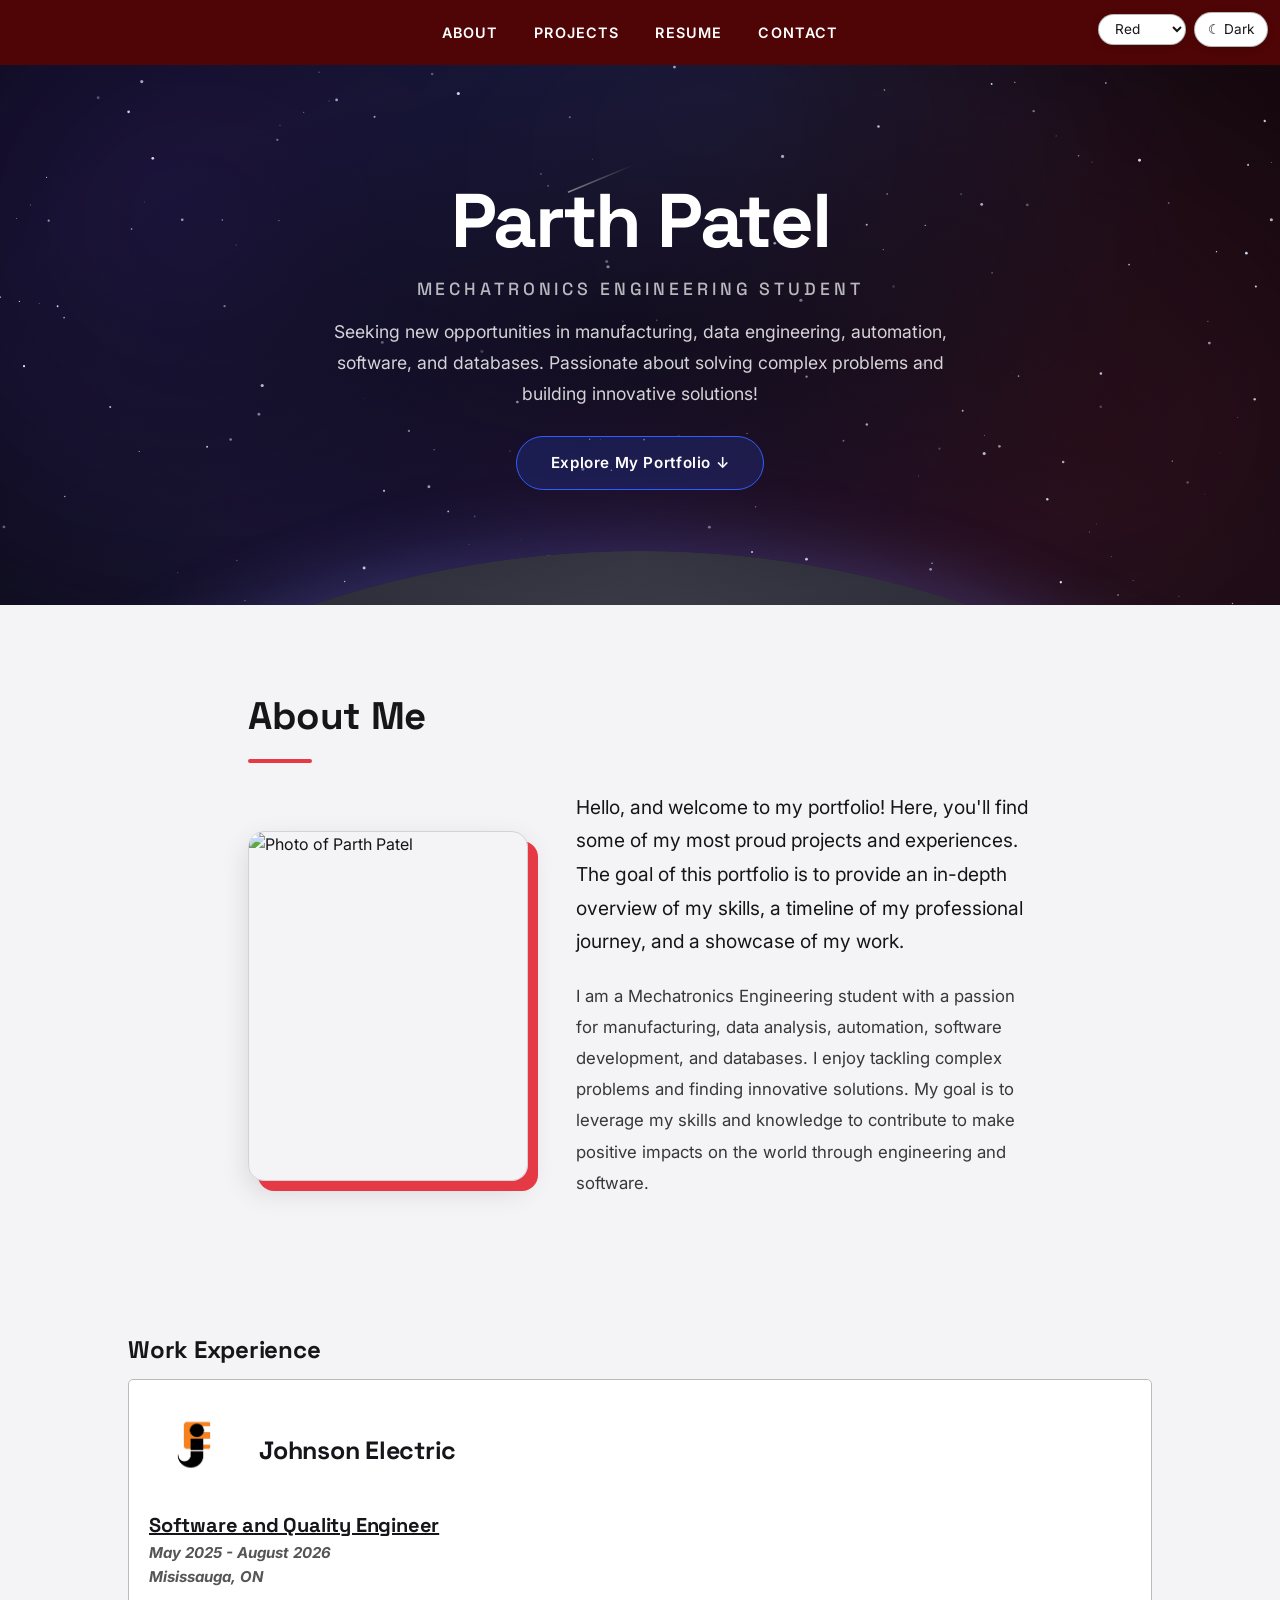
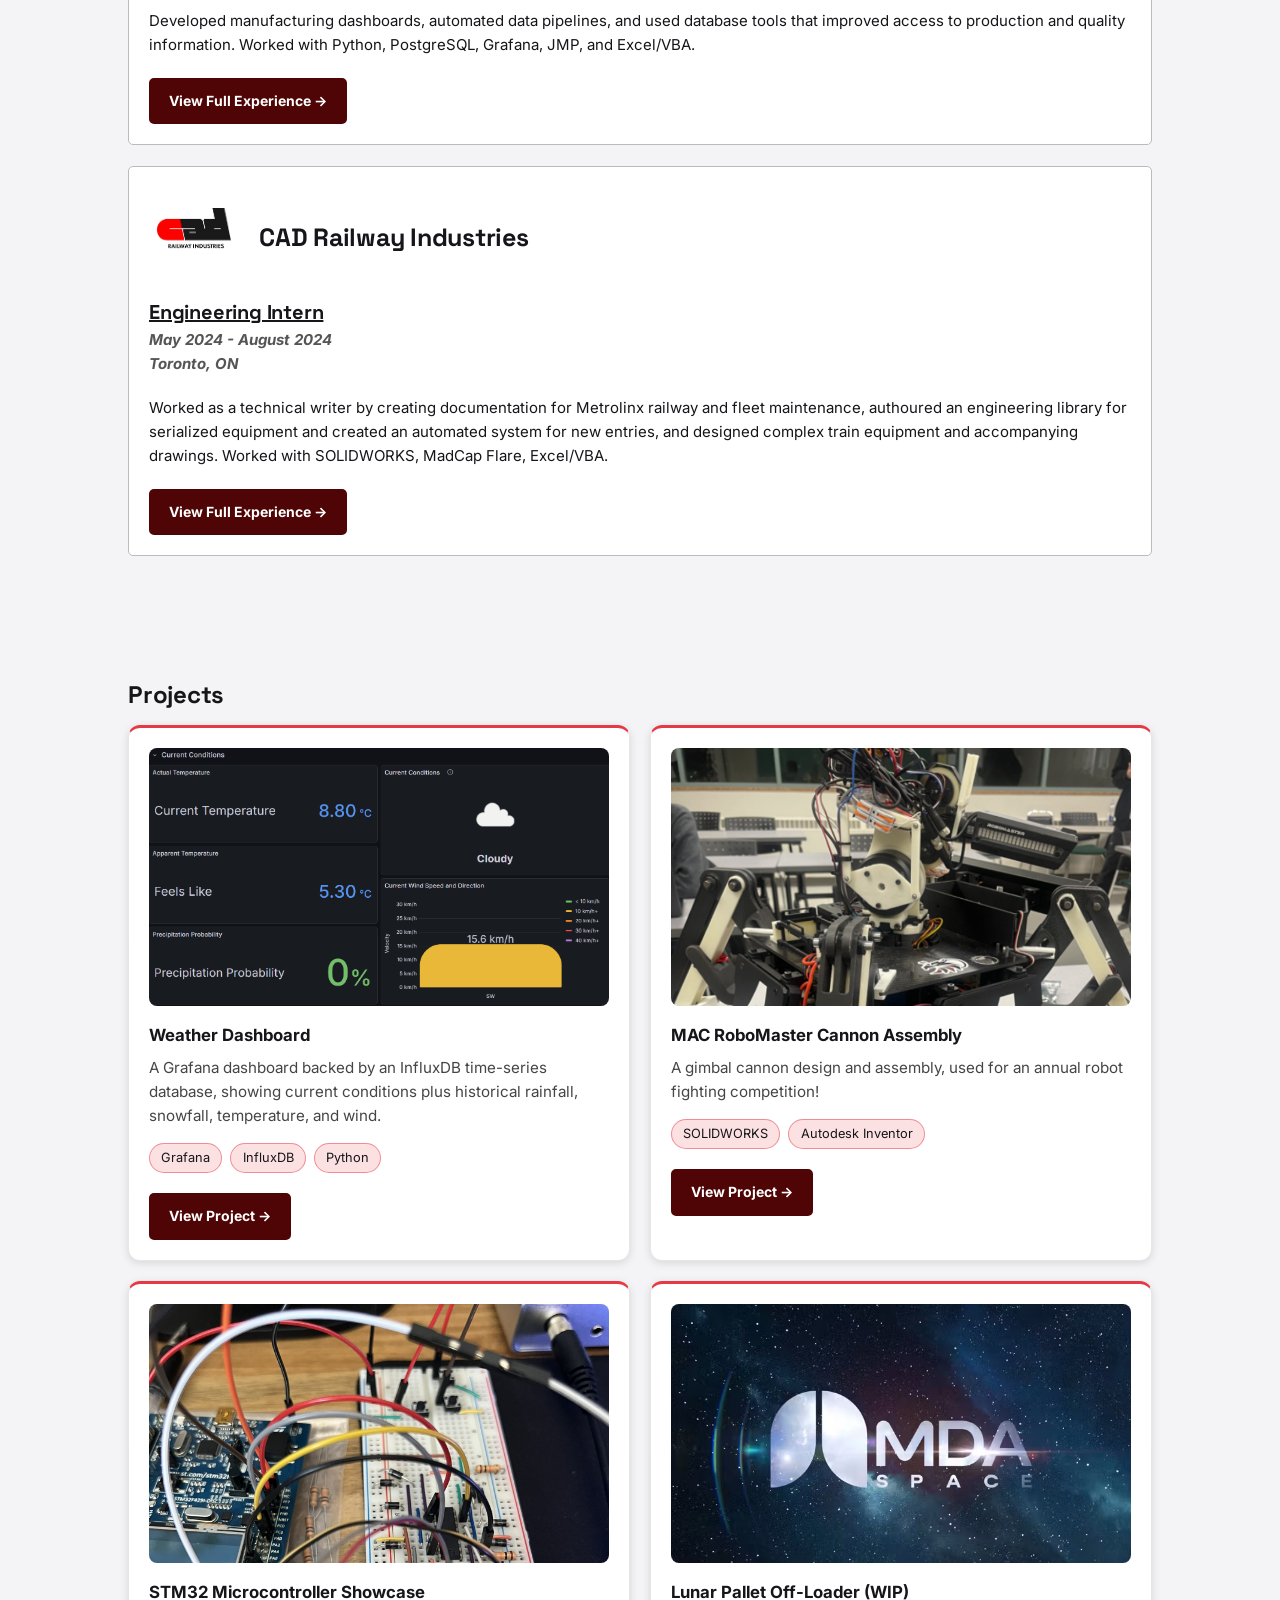
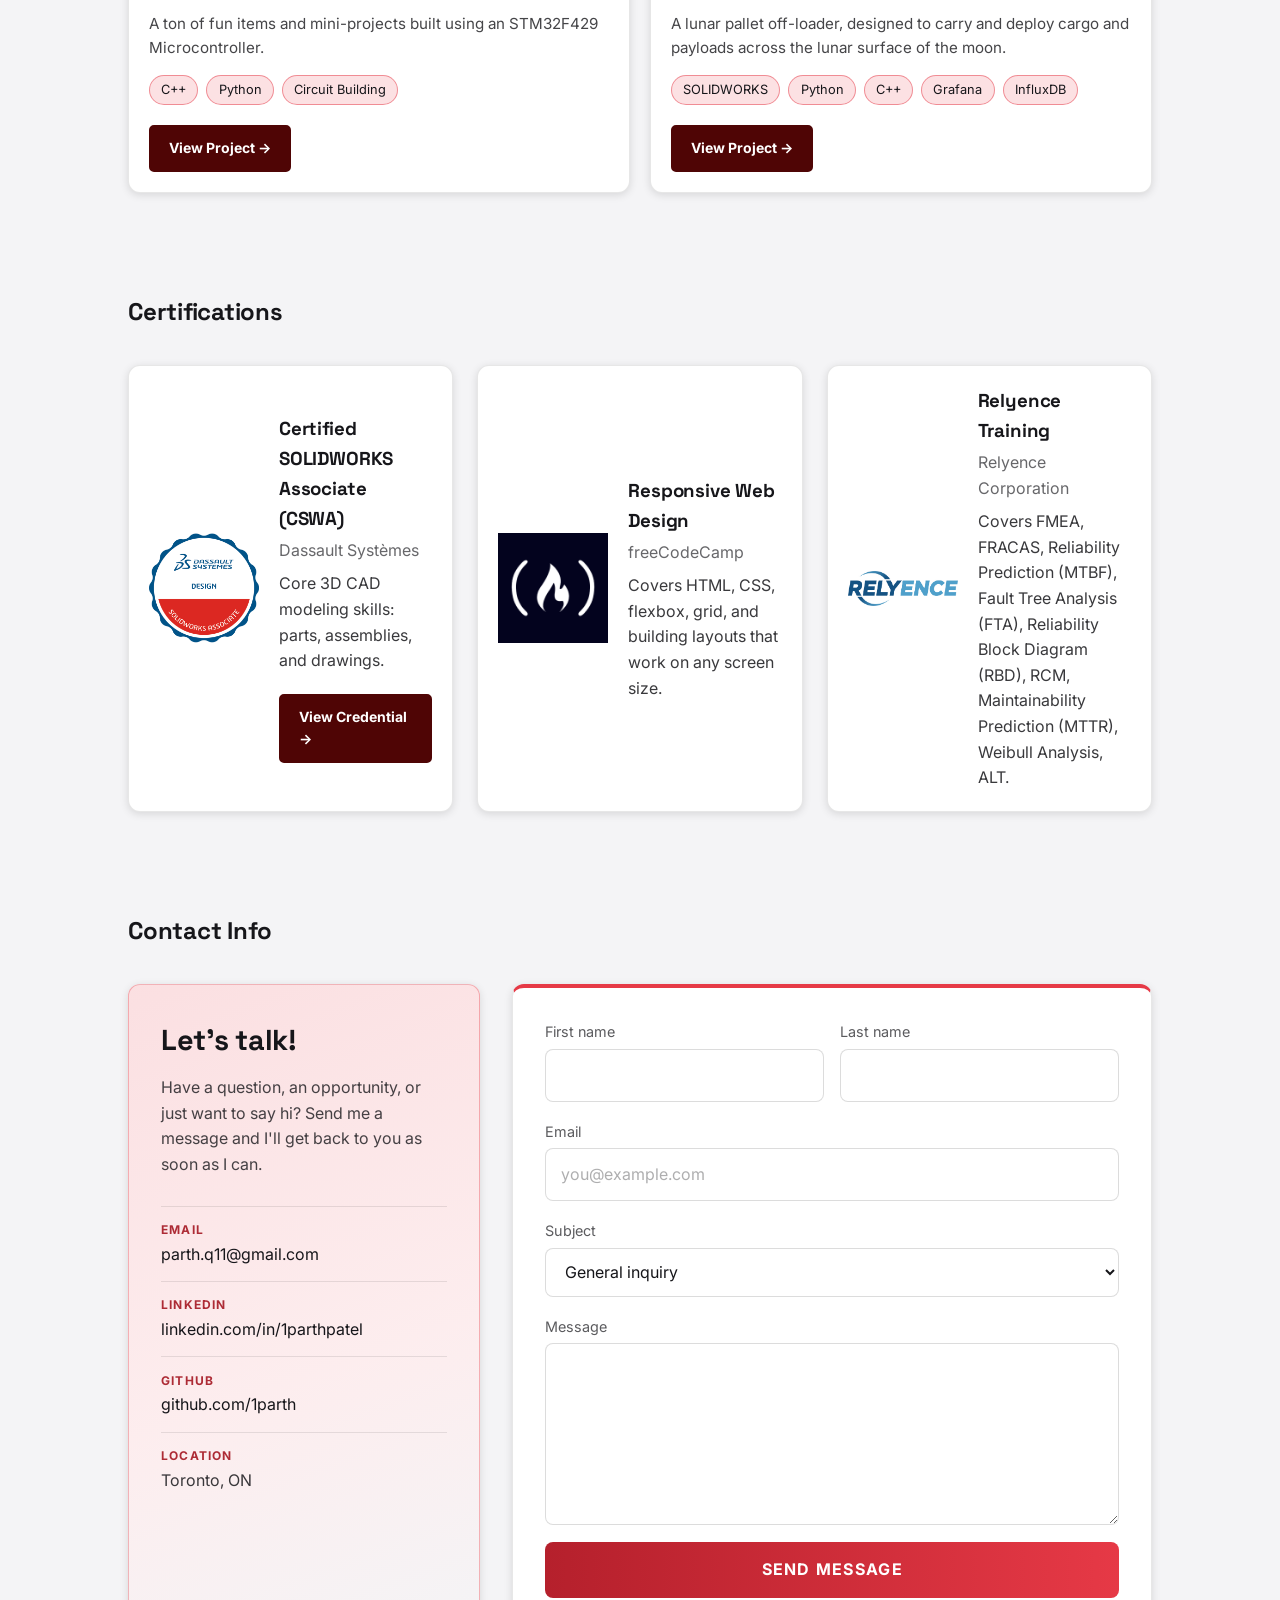
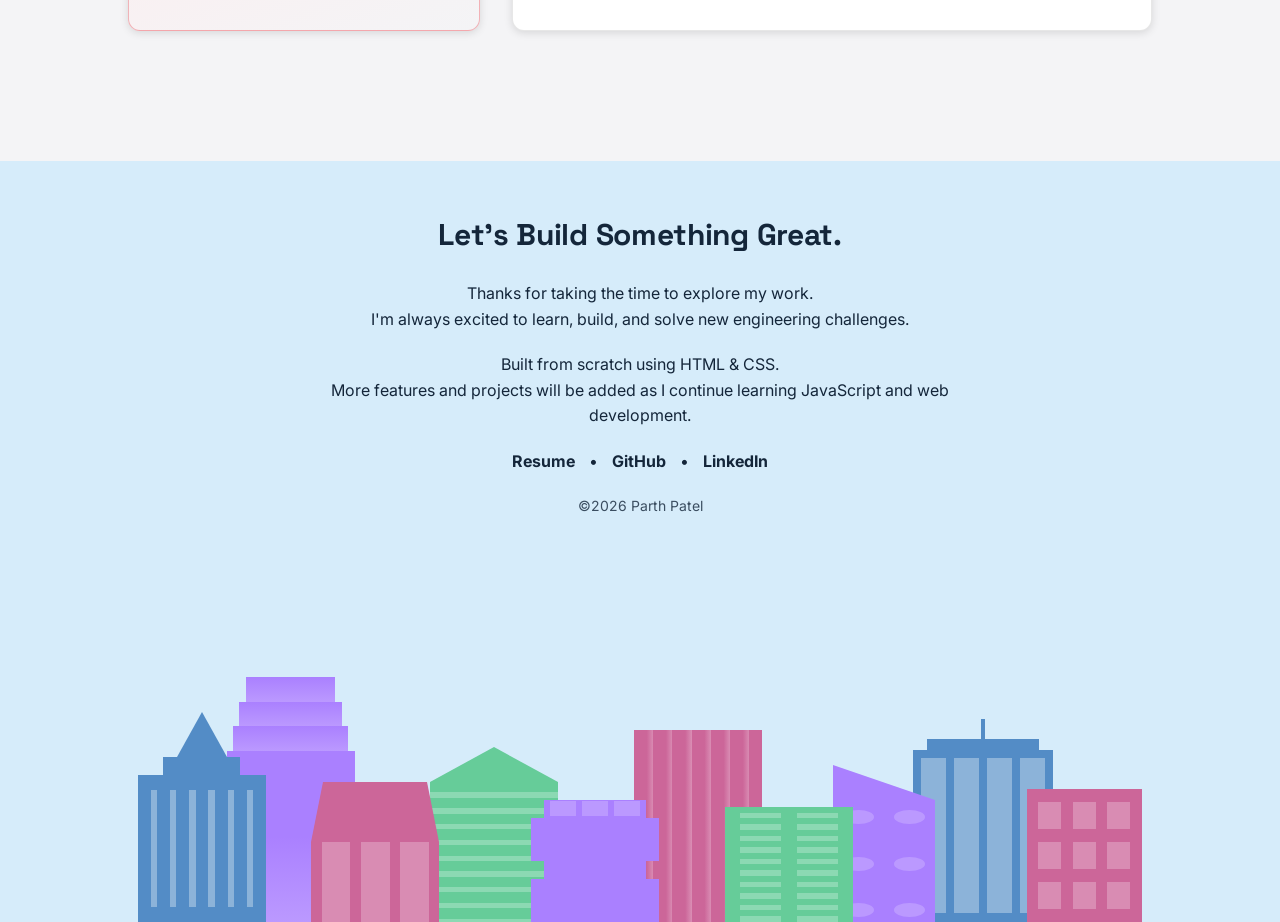
==== index.html @ b76e55f9 "added images, overhauled font, about me section, etc." ====
<!DOCTYPE html>
<html lang="en">
<head>
    <meta charset="UTF-8">
    <meta name="viewport" content="width=device-width, initial-scale=1.0">
    <title>Parth Patel | Portfolio</title>

    <link rel="stylesheet" href="styles.css">
    <script src="theme.js"></script>
    <link rel="preconnect" href="https://fonts.googleapis.com">
    <link rel="preconnect" href="https://fonts.gstatic.com" crossorigin>
    <link href="https://fonts.googleapis.com/css2?family=Inter:wght@400;500;600&family=Space+Grotesk:wght@500;700&display=swap" rel="stylesheet">
</head>

<body>

<div class="theme-controls">
    <select id="accent-picker" aria-label="Accent colour">
        <option value="red">Red</option>
        <option value="blue">Blue</option>
        <option value="green">Green</option>
        <option value="purple">Purple</option>
    </select>
    <button id="theme-toggle" type="button">☀ Light</button>
</div>

<header>
    <nav>
        <a href="#about">About</a>
        <a href="#projects">Projects</a>
        <a href="assets/resume.pdf">Resume</a>
        <a href="#contact">Contact</a>
    </nav>
</header>

<section id="hero-banner">
    <div class="hero-nebula" aria-hidden="true"></div>
    <canvas id="starfield" aria-hidden="true"></canvas>
    <div class="hero-moon" aria-hidden="true"></div>
    <div class="hero-overlay"></div>

    <div class="hero-content">
        <h1>Parth Patel</h1>
        <h2>Mechatronics Engineering Student</h2>

        <p>
        Seeking new opportunities in manufacturing, data engineering, automation, software, and databases. Passionate about solving complex problems and building innovative solutions!
        </p>

        <a href="#about" class="hero-button">Explore My Portfolio ↓</a>
    </div>
</section>

<main>





<section id="about">
    <h2>About Me</h2>
    <div class="about-layout">
        <img class="about-photo" src="images/selfie.jpeg" alt="Photo of Parth Patel">
        <div class="about-text">
    <p>
        Hello, and welcome to my portfolio! Here, you'll find some of my most proud projects and experiences. The goal of this portfolio is to provide an in-depth overview of my skills,
        a timeline of my professional journey, and a showcase of my work.
    </p>
    <p>
        I am a Mechatronics Engineering student with a passion for manufacturing, data analysis, automation, software development, and databases. I enjoy tackling complex problems and finding innovative solutions.
        My goal is to leverage my skills and knowledge to contribute to make positive impacts on the world through engineering and software.
    </p>
        </div>
    </div>
</section>

<section id="resume-timeline">
    <h2>Work Experience</h2>

    <div class="experience-item">
    <div class="company-heading">
    
        <a class="company-link" target="_blank" href="https://www.johnsonelectric.com/en">
            <img
            class="company-logo"
            src="images/Johnson_Electric_logo.png"
            alt="Johnson Electric logo"
            >
        </a>
            <a class="company-link" target="_blank" href="https://www.johnsonelectric.com/en">

        <h3 id="company-name">Johnson Electric</h3></a>
    </div>

    <h3 id="co-op">Software and Quality Engineer</h3> 
    <h4 id="date">May 2025 - August 2026</h4>
    <h4 id="location">Misissauga, ON</h4>

    <p id="co-op-description"> 
    Developed manufacturing dashboards, automated data pipelines, and used database tools that improved access to production and quality information. 
    Worked with Python, PostgreSQL, Grafana, JMP, and Excel/VBA. </p>

    <a class="experience-button" href="johnson-electric.html" target="_blank">
    View Full Experience →
    </a>
    </div>

    <div class="experience-item">
    <div class="company-heading">
        
        <a class="company-link" target="_blank" href="https://cadrail.ca/">
            <img
            class="company-logo"
            src="images/cad-railway-industries-logo.jpg"
            alt="CAD Railway Industries logo"
            >
        </a>
            <a class="company-link" target="_blank" href="https://cadrail.ca/">

        <h3 id="company-name">CAD Railway Industries</h3></a>
    </div>

        <h3 id="co-op">Engineering Intern</h3> 
        <h4 id="date">May 2024 - August 2024</h4>
        <h4 id="location">Toronto, ON</h4>

    <p id="co-op-description"> 
    Worked as a technical writer by creating documentation for Metrolinx railway and fleet maintenance, authoured an engineering library for serialized equipment and 
    created an automated system for new entries, and designed complex train equipment and accompanying drawings. Worked with SOLIDWORKS, MadCap Flare, Excel/VBA. </p>

    <a class="experience-button" href="cad-railway-industries.html" target="_blank">
    View Full Experience →
    </a>
    </div>

</section>

<section id="projects">
    <h2>Projects</h2>

    <div class="project-grid">



        <div class="project-card">
            <img class="project-thumb" src="images/weather-dash-thumb.png" alt="Weather Dashboard preview">
            <h4>Weather Dashboard</h4>
            <p>A Grafana dashboard backed by an InfluxDB time-series database, showing current conditions plus historical rainfall, snowfall, temperature, and wind.</p>
            <div class="tags"><span>Grafana</span><span>InfluxDB</span><span>Python</span></div>
            <a class="experience-button" href="weather-dashboard.html">View Project →</a>
        </div>

        <div class="project-card">
            <img class="project-thumb" src="images/robomaster-robot.png" alt="Robomaster Preview">
            <h4>MAC RoboMaster Cannon Assembly</h4>
            <p>A gimbal cannon design and assembly, used for an annual robot fighting competition!</p>
            <div class="tags"><span>SOLIDWORKS</span><span>Autodesk Inventor</span></div>
            <a class="experience-button" href="robomaster.html">View Project →</a>
        </div>

        <div class="project-card">
            <img class="project-thumb" src="images/STM32-cover.JPEG" alt="STM32 Cover">
            <h4>STM32 Microcontroller Showcase</h4>
            <p>A ton of fun items and mini-projects built using an STM32F429 Microcontroller.</p>
            <div class="tags"><span>C++</span><span>Python</span><span>Circuit Building</span></div>
            <a class="experience-button" href="STM32.html">View Project →</a>
        </div>

        <div class="project-card">
            <img class="project-thumb" src="images/MDAspaceLogo.avif" alt="Weather Dashboard preview">
            <h4>Lunar Pallet Off-Loader (WIP)</h4>
            <p>A lunar pallet off-loader, designed to carry and deploy cargo and payloads across the lunar surface of the moon.</p>
            <div class="tags"><span>SOLIDWORKS</span><span>Python</span><span>C++</span><span>Grafana</span><span>InfluxDB</span></div>
            <a class="experience-button" href="lunar-pallet-offloader.html">View Project →</a>
        </div>

    </div>
</section>

<section id="certifications">
    <h2>Certifications</h2>

    <div class="cert-grid">

        <div class="cert-card">
            <img class="cert-badge" src="images/cswa-badge.png" alt="CSWA badge">
            <div class="cert-info">
                <h3>Certified SOLIDWORKS Associate (CSWA)</h3>
                <h4>Dassault Systèmes</h4>
                <p>Core 3D CAD modeling skills: parts, assemblies, and drawings.</p>
                <a class="experience-button" href="https://cv.virtualtester.com/qr/?b=SLDWRKS&i=C-76PMLX9UJB" target="_blank" rel="noopener">
                    View Credential →
                </a>
            </div>
        </div>

        <div class="cert-card">
            <img class="cert-badge" src="images/freecodecamp-logo.png" alt="freeCodeCamp logo">
            <div class="cert-info">
                <h3>Responsive Web Design</h3>
                <h4>freeCodeCamp</h4>
                <p>Covers HTML, CSS, flexbox, grid, and building layouts that work on any screen size.</p>
            </div>
        </div>

        <div class="cert-card">
            <img class="cert-badge" src="images/relyence-logo.jpg" alt="Relyence logo">
            <div class="cert-info">
                <h3>Relyence Training</h3>
                <h4>Relyence Corporation</h4>
                <p>Covers FMEA, FRACAS, Reliability Prediction (MTBF), Fault Tree Analysis (FTA), Reliability Block Diagram (RBD), RCM, Maintainability Prediction (MTTR), Weibull Analysis, ALT.</p>
            </div>
        </div>

    </div>
</section>

<section id="contact">
    <h2>Contact Info</h2>

    <div class="contact-layout">

        <div class="contact-side">
            <h3>Let's talk!</h3>
            <p class="contact-intro">
                Have a question, an opportunity, or just want to say hi? Send me a message and I'll get back to you as soon as I can.
            </p>

            <ul class="contact-links">
                <li><span>Email</span><a href="mailto:YOUR_EMAIL">parth.q11@gmail.com</a></li>
                <li><span>LinkedIn</span><a href="https://www.linkedin.com/in/1parthpatel/" target="_blank" rel="noopener">linkedin.com/in/1parthpatel</a></li>
                <li><span>GitHub</span><a href="https://github.com/1parth" target="_blank" rel="noopener">github.com/1parth</a></li>
                <li><span>Location</span>Toronto, ON</li>
            </ul>
        </div>

        <form class="contact-form" action="https://formspree.io/f/xdeevaoj" method="POST">

            <div class="form-row">
                <div class="form-field">
                    <label for="first-name">First name</label>
                    <input type="text" id="first-name" name="first_name" required>
                </div>
                <div class="form-field">
                    <label for="last-name">Last name</label>
                    <input type="text" id="last-name" name="last_name" required>
                </div>
            </div>

            <div class="form-field">
                <label for="email">Email</label>
                <input type="email" id="email" name="email" placeholder="you@example.com" required>
            </div>

            <div class="form-field">
                <label for="subject">Subject</label>
                <select id="subject" name="subject">
                    <option value="General inquiry">General inquiry</option>
                    <option value="Job opportunity">Job opportunity</option>
                    <option value="Project collaboration">Project collaboration</option>
                </select>
            </div>

            <div class="form-field">
                <label for="message">Message</label>
                <textarea id="message" name="message" rows="6" required></textarea>
            </div>

            <input type="text" name="_gotcha" tabindex="-1" autocomplete="off" style="display:none">

            <button type="submit" class="contact-button">Send Message</button>
        </form>

    </div>
</section>

</main>

<footer>

    <div class="footer-content">
    <h2>Let's Build Something Great.</h2>
    <p>
        Thanks for taking the time to explore my work.<br>
        I'm always excited to learn, build, and solve new engineering challenges.
    </p>
        <p>
            Built from scratch using HTML & CSS.<br>
            More features and projects will be added as I continue learning JavaScript and web development.
        </p>

        <p class="footer-links">
            <a href="assets/resume.pdf" target="_blank">Resume</a>
            <span>•</span>
            <a href="https://github.com/YOUR_USERNAME" target="_blank">GitHub</a>
            <span>•</span>
            <a href="https://www.linkedin.com/in/YOUR_LINKEDIN" target="_blank">LinkedIn</a>
        </p>

        <p class="copyright">
            ©2026 Parth Patel
        </p>
    </div>

    <div class="skyline">

        <!-- Background Buildings -->
        <div class="background-buildings sky">
            <div></div>
            <div></div>

            <div class="bb1 building-wrap">
                <div class="bb1a bb1-window"></div>
                <div class="bb1b bb1-window"></div>
                <div class="bb1c bb1-window"></div>
                <div class="bb1d"></div>
            </div>

            <div class="bb2">
                <div class="bb2a"></div>
                <div class="bb2b"></div>
            </div>

            <div class="bb3"></div>

            <div></div>

            <div class="bb4 building-wrap">
                <div class="bb4a"></div>
                <div class="bb4b"></div>
                <div class="bb4c window-wrap">
                    <div class="bb4-window"></div>
                    <div class="bb4-window"></div>
                    <div class="bb4-window"></div>
                    <div class="bb4-window"></div>
                </div>
            </div>

            <div></div>
            <div></div>
        </div>

        <!-- Foreground Buildings -->
        <div class="foreground-buildings">

            <div></div>
            <div></div>

            <div class="fb1 building-wrap">
                <div class="fb1a"></div>
                <div class="fb1b"></div>
                <div class="fb1c"></div>
            </div>

            <div class="fb2">
                <div class="fb2a"></div>
                <div class="fb2b window-wrap">
                    <div class="fb2-window"></div>
                    <div class="fb2-window"></div>
                    <div class="fb2-window"></div>
                </div>
            </div>

            <div></div>

            <div class="fb3 building-wrap">
                <div class="fb3a window-wrap">
                    <div class="fb3-window"></div>
                    <div class="fb3-window"></div>
                    <div class="fb3-window"></div>
                </div>
                <div class="fb3b"></div>
                <div class="fb3a"></div>
                <div class="fb3b"></div>
            </div>

            <div class="fb4">
                <div class="fb4a"></div>
                <div class="fb4b">
                    <div class="fb4-window"></div>
                    <div class="fb4-window"></div>
                    <div class="fb4-window"></div>
                    <div class="fb4-window"></div>
                    <div class="fb4-window"></div>
                    <div class="fb4-window"></div>
                </div>
            </div>

            <div class="fb5"></div>
            <div class="fb6"></div>

            <div></div>
            <div></div>

        </div>

    </div>

</footer>

</body>
<script src="scripts.js"></script>
</html>
---- styles.css ----
/* =====================================================================
   THEME  -  everything colour-related is controlled from this block.
   - :root                       -> default (dark) theme + accent (red)
   - :root[data-theme="light"]   -> light theme overrides
   - :root[data-accent="..."]    -> accent colour presets (blue, green, purple)
   Add a new accent or theme by copying one of the blocks below.
   The attributes go on the <html> element (theme.js does this for you).
===================================================================== */

:root {
    color-scheme: dark;

    /* ---- accent (buttons, borders, highlights) ---- */
    --accent: #e63946;
    --accent-dark: #b5202c;        /* gradient end on the submit button */
    --accent-deep: #4f0505;        /* header + "view experience" button */
    --accent-text: var(--accent);  /* accent used as text colour */
    --on-accent: #ffffff;          /* text that sits on accent / deep backgrounds */
    --btn-hover-text: #ffffff;

    /* ---- fonts (add the Google Fonts <link> from the notes for Inter + Space Grotesk) ---- */
    --font-body: "Inter", system-ui, -apple-system, "Segoe UI", Roboto, Arial, sans-serif;
    --font-heading: "Space Grotesk", "Inter", system-ui, -apple-system, "Segoe UI", Roboto, Arial, sans-serif;

    /* ---- page surfaces ---- */
    --bg: #222222;
    --surface: #2e2e2e;            /* cards, form, gallery figures */
    --surface-2: #333333;          /* experience item */
    --surface-input: #1f1f1f;      /* form fields */
    --border-strong: #cccccc;

    /* ---- text ---- */
    --text-strong: #ffffff;
    --text-muted: #cccccc;
    --text-faint: #aaaaaa;

    /* ---- shadows ---- */
    --shadow: rgba(0, 0, 0, 0.4);
    --shadow-hover: rgba(0, 0, 0, 0.6);

    /* ---- contact side panel (tinted with the accent) ---- */
    --panel-base: #000000;
    --panel-end: #1f1f1f;
    --panel-tint-1: 27%;
    --panel-tint-2: 18%;

    /* ---- footer / skyline sky ---- */
    --sky-sun: #cccccc;
    --sky-mid: #444455;
    --sky-far: #222233;
    --footer-text: #ffffff;

    /* ---- hero banner (space scene; kept dark in every theme) ---- */
    --hero-text: #ffffff;
    --hero-accent: #315cff;
    --hero-glow: color-mix(in srgb, var(--hero-accent) 50%, transparent);
    --hero-bg: radial-gradient(ellipse at 50% 110%, #1a1033 0%, #0c0c16 55%, #05050a 100%);
    --hero-nebula:
        radial-gradient(circle at 25% 35%, rgba(90, 60, 200, 0.25), transparent 45%),
        radial-gradient(circle at 75% 60%, rgba(160, 30, 50, 0.22), transparent 50%),
        radial-gradient(circle at 55% 20%, rgba(40, 90, 200, 0.18), transparent 40%);
    --hero-moon: radial-gradient(circle at 50% 0%, #3b3b48 0%, #1b1b24 35%, #08080d 70%);
    --hero-moon-glow: rgba(130, 140, 255, 0.25);
    --hero-shade: rgba(5, 5, 10, 0.55);

    /* ---- skyline buildings ---- */
    --building-color1: #aa80ff;
    --building-color2: #66cc99;
    --building-color3: #cc6699;
    --building-color4: #538cc6;
    --window-color1: #bb99ff;
    --window-color2: #8cd9b3;
    --window-color3: #d98cb3;
    --window-color4: #8cb3d9;
}

/* ---------------- LIGHT THEME ---------------- */
:root[data-theme="light"] {
    color-scheme: light;

    --accent-text: color-mix(in srgb, var(--accent) 75%, black); /* darker so it reads on white */
    --btn-hover-text: var(--accent-deep);

    --bg: #f4f4f6;
    --surface: #ffffff;
    --surface-2: #ffffff;
    --surface-input: #ffffff;
    --border-strong: #bbbbbb;

    --text-strong: #16161a;
    --text-muted: #555555;
    --text-faint: #777777;

    --shadow: rgba(0, 0, 0, 0.12);
    --shadow-hover: rgba(0, 0, 0, 0.22);

    --panel-base: #ffffff;
    --panel-end: #f4f4f6;
    --panel-tint-1: 16%;
    --panel-tint-2: 9%;

    /* daytime sky: sun instead of moon */
    --sky-sun: #ffe08a;
    --sky-mid: #8ec5ee;
    --sky-far: #d6ecfa;
    --footer-text: #14263a;
}

/* ---------------- ACCENT PRESETS ---------------- */
:root[data-accent="blue"] {
    --accent: #3b82f6;
    --accent-dark: #1d4ed8;
    --accent-deep: #0b2a5b;
}

:root[data-accent="green"] {
    --accent: #22c55e;
    --accent-dark: #15803d;
    --accent-deep: #064e2b;
}

:root[data-accent="purple"] {
    --accent: #a855f7;
    --accent-dark: #7e22ce;
    --accent-deep: #3b0764;
}

/* ---------------- DERIVED TOKENS (no need to edit) ---------------- */
:root {
    --accent-glow: color-mix(in srgb, var(--accent) 30%, transparent);
    --accent-tint: color-mix(in srgb, var(--accent) 15%, transparent);
    --accent-border: color-mix(in srgb, var(--accent) 50%, transparent);
    --accent-border-soft: color-mix(in srgb, var(--accent) 35%, transparent);

    --panel-bg: linear-gradient(
        160deg,
        color-mix(in srgb, var(--accent) var(--panel-tint-1), var(--panel-base)) 0%,
        color-mix(in srgb, var(--accent) var(--panel-tint-2), var(--panel-base)) 60%,
        var(--panel-end) 100%
    );

    --sky-bg: radial-gradient(
        closest-corner circle at 0% 0%,
        var(--sky-sun),
        var(--sky-sun) 20%,
        var(--sky-mid) 21%,
        var(--sky-far) 100%
    );

    --text-85: color-mix(in srgb, var(--text-strong) 85%, transparent);
    --text-80: color-mix(in srgb, var(--text-strong) 80%, transparent);
    --text-70: color-mix(in srgb, var(--text-strong) 70%, transparent);
    --text-65: color-mix(in srgb, var(--text-strong) 65%, transparent);
    --text-35: color-mix(in srgb, var(--text-strong) 35%, transparent);
    --line-10: color-mix(in srgb, var(--text-strong) 10%, transparent);
    --line-15: color-mix(in srgb, var(--text-strong) 15%, transparent);
    --line-30: color-mix(in srgb, var(--text-strong) 30%, transparent);
}

/* ---------------- THEME SWITCHER UI ---------------- */
.theme-controls {
    position: fixed;
    top: 12px;
    right: 12px;
    z-index: 900;
    display: flex;
    gap: 8px;
    align-items: center;
}

.theme-controls button,
.theme-controls select {
    font: inherit;
    font-size: 0.85rem;
    color: var(--text-strong);
    background: var(--surface);
    border: 1px solid var(--line-30);
    border-radius: 999px;
    padding: 0.35rem 0.8rem;
    cursor: pointer;
    box-shadow: 0 2px 8px var(--shadow);
}

.theme-controls button:hover,
.theme-controls select:hover {
    border-color: var(--accent);
}

.theme-controls button:focus-visible,
.theme-controls select:focus-visible {
    outline: 2px solid var(--accent);
    outline-offset: 2px;
}

*{
    margin:0;
    padding:0;
    box-sizing:border-box;
}


.contact-layout {
    display: grid;
    grid-template-columns: 1fr 1.4fr;
    gap: 2rem;
    align-items: stretch;
    width: 100%;
    margin-top: 1.5rem;
}

.gallery video { width: 100%; border-radius: 8px; }

/* Left info panel */
.contact-side {
    padding: 2rem;
    background: var(--panel-bg);
    border: 1px solid var(--accent-border-soft);
    border-radius: 12px;
    box-shadow: 0 2px 8px var(--shadow);
}

.contact-side h3 {
    margin: 0 0 0.75rem;
    font-size: 1.8rem;
    color: var(--text-strong);
}

.contact-intro {
    margin-bottom: 1.75rem;
    color: var(--text-80);
    line-height: 1.6;
}

.contact-links {
    list-style: none;
    margin: 0;
    padding: 0;
}

.contact-links li {
    display: flex;
    flex-direction: column;
    gap: 0.15rem;
    padding: 0.85rem 0;
    border-top: 1px solid var(--line-10);
    color: var(--text-85);
}

.contact-links span {
    font-size: 0.75rem;
    letter-spacing: 0.1em;
    text-transform: uppercase;
    color: var(--accent-text);
    font-weight: 700;
}

.contact-links a {
    color: var(--text-strong);
    text-decoration: none;
    word-break: break-all;
    transition: color 0.2s ease;
}

.contact-links a:hover {
    color: var(--accent-text);
}

/* Form */
.contact-form {
    padding: 2rem;
    background: var(--surface);
    border: 1px solid var(--line-10);
    border-top: 4px solid var(--accent);
    border-radius: 12px;
    box-shadow: 0 2px 8px var(--shadow);
}

.form-row {
    display: flex;
    gap: 1rem;
}

.form-row .form-field {
    flex: 1;
}

.form-field {
    display: flex;
    flex-direction: column;
    margin-bottom: 1.1rem;
}

.form-field label {
    margin-bottom: 0.35rem;
    font-size: 0.9rem;
    color: var(--text-70);
}

.form-field input,
.form-field select,
.form-field textarea {
    padding: 0.8rem 0.9rem;
    font: inherit;
    color: var(--text-strong);
    background: var(--surface-input);
    border: 1px solid var(--line-15);
    border-radius: 8px;
    transition: border-color 0.2s ease, box-shadow 0.2s ease;
}

.form-field input::placeholder,
.form-field textarea::placeholder {
    color: var(--text-35);
}

.form-field input:focus,
.form-field select:focus,
.form-field textarea:focus {
    outline: none;
    border-color: var(--accent);
    box-shadow: 0 0 0 3px var(--accent-glow);
}

.form-field textarea {
    resize: vertical;
    min-height: 140px;
}

.contact-button {
    width: 100%;
    padding: 0.95rem;
    font: inherit;
    font-weight: 700;
    letter-spacing: 0.08em;
    text-transform: uppercase;
    color: var(--on-accent);
    background: linear-gradient(90deg, var(--accent-dark), var(--accent));
    border: none;
    border-radius: 8px;
    cursor: pointer;
    transition: transform 0.2s ease, box-shadow 0.2s ease;
}

.contact-button:hover {
    transform: translateY(-2px);
    box-shadow: 0 6px 16px var(--accent-glow);
}

/* Stack on tablets/phones */
@media (max-width: 800px) {
    .contact-layout {
        grid-template-columns: 1fr;
    }
}

@media (max-width: 500px) {
    .form-row {
        flex-direction: column;
        gap: 0;
    }
}
/* ==============================
   HERO BANNER
================================ */
/* ---------- HERO ---------- */
#hero-banner {
    position: relative;
    min-height: 60vh;
    display: grid;
    place-items: center;
    overflow: hidden;
    color: var(--hero-text);
    background: var(--hero-bg);
}

/* soft drifting color clouds */
.hero-nebula {
    position: absolute;
    inset: -20%;
    background: var(--hero-nebula);
    filter: blur(30px);
    animation: nebula-drift 45s ease-in-out infinite alternate;
}

@keyframes nebula-drift {
    from { transform: translate(-3%, -2%) scale(1); }
    to   { transform: translate(3%, 2%) scale(1.1); }
}

#starfield {
    position: absolute;
    inset: 0;
    width: 100%;
    height: 100%;
}

/* big curved moon surface along the bottom edge */
.hero-moon {
    position: absolute;
    left: 50%;
    top: 90%;
    width: 160vw;
    height: 160vw;
    transform: translateX(-50%);
    border-radius: 50%;
    background: var(--hero-moon);
    box-shadow: 0 -4px 70px 8px var(--hero-moon-glow);
}

/* darkens the center a bit so the text stays readable */
.hero-overlay {
    position: absolute;
    inset: 0;
    background: radial-gradient(ellipse at center, var(--hero-shade) 0%, transparent 70%);
    pointer-events: none;
}

.hero-content {
    position: relative;
    z-index: 2;
    text-align: center;
    max-width: 900px;
    padding: 0 24px;
}

/* staggered fade-in */
.hero-content > * {
    opacity: 0;
    transform: translateY(20px);
    animation: fade-up 0.9s ease forwards;
}
.hero-content h1 { animation-delay: 0.2s; }
.hero-content h2 { animation-delay: 0.5s; }
.hero-content p  { animation-delay: 0.8s; }
.hero-content .hero-button { animation-delay: 1.1s; }

@keyframes fade-up {
    to { opacity: 1; transform: translateY(0); }
}

.hero-button {
    display: inline-block;
    transition: box-shadow 0.3s ease, transform 0.3s ease;
}
.hero-button:hover {
    transform: translateY(-2px);
    box-shadow: 0 0 22px var(--hero-glow);
}

@media (prefers-reduced-motion: reduce) {
    .hero-nebula { animation: none; }
    .hero-content > * { animation: none; opacity: 1; transform: none; }
}

/* Explore button */

.hero-button {
    display: inline-block;

    padding: 13px 28px;

    border: 1px solid var(--hero-accent);
    border-radius: 5px;

    color: var(--hero-text);
    text-decoration: none;

    font-size: 15px;
    transition: 0.3s ease;
}

.hero-button:hover {
    background-color: var(--hero-accent);
    box-shadow: 0 0 20px var(--hero-glow);
}

/* Responsive */

@media (max-width: 768px) {

    #hero-banner {
        height: 420px;
    }

    .hero-content h1 {
        font-size: 40px;
    }

    .hero-content h2 {
        font-size: 20px;
    }

    .hero-content p {
        font-size: 13px;
        line-height: 1.8;
    }
}

body{
    font-family:var(--font-body);
    line-height:1.6;
    background:var(--bg);
    color:var(--text-strong);
    transition: background-color 0.25s ease, color 0.25s ease;
}

header h1{
    font-family: var(--font-heading);
    font-size: 30px;
}

header{
    display:flex;
    justify-content:space-between;
    flex-direction: column;
    align-items:center;
    padding:20px 10%;
    background:var(--accent-deep);
    color:var(--on-accent);
}

nav a{
    color:var(--on-accent);
    text-decoration:none;
    margin-left:20px;
}

section{
    padding:50px 10%;
}

#date{
    font-size: 15px;
    color: var(--text-muted);
    font-style: italic;
}

#location{
    font-size: 15px;
    color: var(--text-muted);
    font-style: italic;
    margin-bottom: 20px;

}

#co-op-description{
    font-size: 15px;
    max-width: 100vw;
    margin-bottom: 1px;
}

.experience-button {
    display: inline-block;
    margin-top: 20px;
    padding: 10px 18px;

    color: var(--on-accent);
    background-color: var(--accent-deep);

    text-decoration: none;
    font-size: 14px;
    font-weight: bold;

    border: 2px solid var(--accent-deep);
    border-radius: 5px;

    transition: background-color 0.2s, color 0.2s;
}

.experience-button:hover {
    background-color: transparent;
    color: var(--btn-hover-text);
}

.experience-button:focus-visible {
    outline: 3px solid var(--text-strong);
    outline-offset: 4px;
}

.experience-page {
    max-width: 1220px;
    margin: 0 auto;
}

.experience-page h1 {
    margin-top: 25px;
    font-size: 36px;
}

.experience-page h2 {
    color: var(--text-muted);
}

.experience-page h3 {
    margin-top: 35px;
    margin-bottom: 10px;
}

.experience-page ul {
    padding-left: 25px;
}

.experience-date {
    margin-top: 5px;
    color: var(--text-muted);
    font-style: italic;
}

.back-link {
    color: var(--text-muted);
    text-decoration: none;
}

.back-link:hover {
    color: var(--text-strong);
    text-decoration: underline;
}

.experience-container {
    display: flex;
    flex-direction: column;
    align-items: left;
    justify-content: left;
    text-align: left;
}

.company-heading{
    display: flex;
    align-items: center;
   justify-content: left;
    gap: 20px;
    margin-bottom: 10px;
    font-size: 20px;
}

.company-logo {
    width: 90px;
    height: 90px;
    object-fit: contain;
}

#company-name {
    margin: 0;
    font-size: 20px;
}

.company-link {
    color: var(--text-strong);
    text-decoration: none;
    font-weight: bold;
}

.experience-item {
    padding: 20px;
    border: 1px solid var(--border-strong);
    border-radius: 5px;
    background-color: var(--surface-2);
    margin-bottom: 20px;

    transform-style: preserve-3d;
    transition: transform 0.15s ease-out;
    will-change: transform;
}

h2{
    padding-bottom: 10px;
}

#company-name{
    font-size: 25px;
    font-weight: bold;
}

#co-op{
    font-size: 20px;
    font-weight: bold;
    text-decoration: underline;

}
/* ===== Experience page ===== */
.experience-page .exp-role {
    margin-top: 25px;
    padding-bottom: 0;
    font-size: 1.8rem;
    color: var(--text-strong);
}

.exp-meta {
    display: flex;
    flex-wrap: wrap;
    gap: 1.25rem;
    margin-top: 6px;
    color: var(--text-muted);
    font-style: italic;
    font-size: 0.95rem;
}

.experience-page h3.section-title {
    margin-top: 45px;
    margin-bottom: 16px;
    padding-left: 12px;
    border-left: 4px solid var(--accent);
    font-size: 1.4rem;
}

.highlights li {
    margin-bottom: 0.6rem;
}

.highlights strong {
    color: var(--accent-text);
}

.overview {
    max-width: 800px;
    color: var(--text-85);
}

/* Project cards */
.project-grid {
    display: grid;
    grid-template-columns: repeat(2, 1fr);
    gap: 1.25rem;
}

@media (max-width: 600px) {
    .project-grid {
        grid-template-columns: 1fr;
    }
}

.project-card {
    padding: 1.25rem;
    background: var(--surface);
    border: 1px solid var(--line-10);
    border-top: 3px solid var(--accent);
    border-radius: 12px;
    box-shadow: 0 2px 8px var(--shadow);
    transition: transform 0.2s ease, box-shadow 0.2s ease;
}

.project-thumb {
    display: block;
    width: 100%;
    aspect-ratio: 16 / 9;
    object-fit: cover;
    object-position: top;
    margin-bottom: 1rem;
    border-radius: 8px;
}

.project-card:hover {
    transform: translateY(-4px);
    box-shadow: 0 8px 20px var(--shadow-hover);
}

.project-card h4 {
    margin-bottom: 0.4rem;
    font-size: 1.05rem;
}

.project-card p {
    margin-bottom: 0.9rem;
    font-size: 0.95rem;
    color: var(--text-80);
}

/* Tag pills */
.tags {
    display: flex;
    flex-wrap: wrap;
    gap: 0.5rem;
}

.tags span {
    padding: 0.25rem 0.7rem;
    font-size: 0.8rem;
    color: var(--text-strong);
    background: var(--accent-tint);
    border: 1px solid var(--accent-border);
    border-radius: 999px;
}

.tags-large span {
    padding: 0.4rem 1rem;
    font-size: 0.9rem;
}

/* Gallery */
.gallery {
    display: grid;
    grid-template-columns: repeat(auto-fit, minmax(min(100%, 380px), 1fr));
    gap: 1.25rem;
    width: 100%;
}

.gallery figure {
    margin: 0;
    padding: 0.75rem;
    background: var(--surface);
    border: 1px solid var(--line-10);
    border-radius: 12px;
    box-shadow: 0 2px 8px var(--shadow);
}

.gallery img {
    display: block;
    width: 100%;
    aspect-ratio: 16 / 10;
    object-fit: cover;
    object-position: top;
    border-radius: 8px;
    cursor: zoom-in;
    transition: opacity 0.2s ease;
}

.gallery img:hover {
    opacity: 0.85;
}

.gallery figcaption {
    margin-top: 10px;
    text-align: center;
    font-size: 0.9rem;
    color: var(--text-faint);
}

/* Scrap dashboard: full-width row of 3 */
.gallery .scrap-dash {
    grid-column: 1 / -1;
}

.scrap-dash-images {
    display: grid;
    grid-template-columns: repeat(3, 1fr);
    gap: 0.75rem;
}

.scrap-dash-images img {
    aspect-ratio: 4 / 3;
}

@media (max-width: 700px) {
    .scrap-dash-images {
        grid-template-columns: 1fr;
    }
}

/* Lightbox */
.lightbox {
    position: fixed;
    inset: 0;
    z-index: 1000;
    display: none;
    flex-direction: column;
    align-items: center;
    justify-content: center;
    gap: 1rem;
    padding: 2rem;
    background: rgba(0, 0, 0, 0.9);
    cursor: zoom-out;
}

.lightbox.open {
    display: flex;
}

.lightbox img {
    max-width: 95%;
    max-height: 85vh;
    border-radius: 8px;
}

.lightbox p {
    color: #ccc;
    font-size: 0.95rem;
}

/* =========================
   FOOTER
========================= */

footer {
    margin-top: 80px;
    background: var(--sky-bg);
    color: var(--footer-text);
    text-align: center;
}

.footer-content {
    padding: 50px 20px 35px;
}

.footer-content h2 {
    margin-bottom: 12px;
    font-size: 30px;
}

.footer-content p {
    max-width: 700px;
    margin: 0 auto 20px;
}

.footer-links {
    display: flex;
    justify-content: center;
    align-items: center;
    gap: 14px;
    flex-wrap: wrap;
}

.footer-links a {
    color: var(--footer-text);
    text-decoration: none;
    font-weight: bold;
}

.footer-links a:hover {
    text-decoration: underline;
}

.copyright {
    font-size: 14px;
    opacity: 0.8;
}

.cert-grid {
    display: grid;
    grid-template-columns: repeat(auto-fit, minmax(300px, 1fr));
    gap: 1.5rem;
    margin-top: 1.5rem;
}

.cert-card {
    display: flex;
    align-items: center;
    gap: 1.25rem;
    padding: 1.25rem;
    background: var(--surface);
    color: var(--text-strong);
    border: 1px solid var(--line-10);
    border-radius: 12px;
    box-shadow: 0 2px 8px var(--shadow);
    transition: transform 0.2s ease, box-shadow 0.2s ease, border-color 0.2s ease;
}

.cert-card:hover {
    transform: translateY(-4px);
    border-color: var(--line-30);
    box-shadow: 0 8px 20px var(--shadow-hover);
}

.cert-info h4 {
    margin: 0 0 0.5rem;
    font-weight: 400;
    color: var(--text-65);
    opacity: 1;
}

.cert-info p {
    color: var(--text-85);
}

.cert-badge {
    width: 110px;
    height: 110px;
    object-fit: contain;
    flex-shrink: 0;
}

.cert-info h3 {
    margin: 0 0 0.25rem;
}


@media (max-width: 500px) {
    .cert-card {
        flex-direction: column;
        text-align: center;
    }
}

/* =========================
   SKYLINE
========================= */

.skyline {
    position: relative;
    width: 100%;
    height: 350px;
    overflow: hidden;
}

.background-buildings,
.foreground-buildings {
    position: absolute;
    inset: 0;

    width: 100%;
    height: 100%;

    display: flex;
    align-items: flex-end;
    justify-content: space-evenly;
}

.background-buildings {
    z-index: 1;
}

.foreground-buildings {
    z-index: 2;
}

.building-wrap {
    display: flex;
    flex-direction: column;
    align-items: center;
}

.window-wrap {
    display: flex;
    align-items: center;
    justify-content: space-evenly;
}

    .sky {
        background: var(--sky-bg);
}

/* =========================
   BACKGROUND BUILDINGS
========================= */

.bb1 {
    width: 10%;
    height: 70%;
}

.bb1a {
    width: 70%;
}

.bb1b {
    width: 80%;
}

.bb1c {
    width: 90%;
}

.bb1d {
    width: 100%;
    height: 70%;
    background: linear-gradient(
        var(--building-color1) 50%,
        var(--window-color1)
    );
}

.bb1-window {
    height: 10%;
    background: linear-gradient(
        var(--building-color1),
        var(--window-color1)
    );
}

.bb2 {
    width: 10%;
    height: 50%;
}

.bb2a {
    border-bottom: 35px solid var(--building-color2);
    border-left: 5vw solid transparent;
    border-right: 5vw solid transparent;
}

.bb2b {
    width: 100%;
    height: 100%;
    background: repeating-linear-gradient(
        var(--building-color2),
        var(--building-color2) 6%,
        var(--window-color2) 6%,
        var(--window-color2) 9%
    );
}

.bb3 {
    width: 10%;
    height: 55%;
    background: repeating-linear-gradient(
        90deg,
        var(--building-color3),
        var(--building-color3) 10%,
        var(--window-color3) 15%
    );
}

.bb4 {
    width: 11%;
    height: 58%;
}

.bb4a {
    width: 3%;
    height: 10%;
    background-color: var(--building-color4);
}

.bb4b {
    width: 80%;
    height: 5%;
    background-color: var(--building-color4);
}

.bb4c {
    width: 100%;
    height: 85%;
    background-color: var(--building-color4);
}

.bb4-window {
    width: 18%;
    height: 90%;
    background-color: var(--window-color4);
}

/* =========================
   FOREGROUND BUILDINGS
========================= */

.fb1 {
    width: 10%;
    height: 60%;
}

.fb1a {
    border-bottom: 45px solid var(--building-color4);
    border-left: 2vw solid transparent;
    border-right: 2vw solid transparent;
}

.fb1b {
    width: 60%;
    height: 10%;
    background-color: var(--building-color4);
}

.fb1c {
    width: 100%;
    height: 80%;
    background:
        repeating-linear-gradient(
            90deg,
            var(--building-color4),
            var(--building-color4) 10%,
            transparent 10%,
            transparent 15%
        ),
        repeating-linear-gradient(
            var(--building-color4),
            var(--building-color4) 10%,
            var(--window-color4) 10%,
            var(--window-color4) 90%
        );
}

.fb2 {
    width: 10%;
    height: 40%;
}

.fb2a {
    width: 100%;
    border-bottom: 60px solid var(--building-color3);
    border-left: 1vw solid transparent;
    border-right: 1vw solid transparent;
}

.fb2b {
    width: 100%;
    height: 75%;
    background-color: var(--building-color3);
}

.fb2-window {
    width: 22%;
    height: 100%;
    background-color: var(--window-color3);
}

.fb3 {
    width: 10%;
    height: 35%;
}

.fb3a {
    width: 80%;
    height: 15%;
    background-color: var(--building-color1);
}

.fb3b {
    width: 100%;
    height: 35%;
    background-color: var(--building-color1);
}

.fb3-window {
    width: 25%;
    height: 80%;
    background-color: var(--window-color1);
}

.fb4 {
    width: 8%;
    height: 45%;
    position: relative;
    left: 10%;
}

.fb4a {
    border-top: 35px solid transparent;
    border-left: 8vw solid var(--building-color1);
}

.fb4b {
    width: 100%;
    height: 89%;
    background-color: var(--building-color1);

    display: flex;
    flex-wrap: wrap;
}

.fb4-window {
    width: 30%;
    height: 10%;
    margin: 10%;

    border-radius: 50%;
    background-color: var(--window-color1);
}

.fb5 {
    width: 10%;
    height: 33%;
    position: relative;
    right: 10%;

    background:
        repeating-linear-gradient(
            var(--building-color2),
            var(--building-color2) 5%,
            transparent 5%,
            transparent 10%
        ),
        repeating-linear-gradient(
            90deg,
            var(--building-color2),
            var(--building-color2) 12%,
            var(--window-color2) 12%,
            var(--window-color2) 44%
        );
}

.fb6 {
    width: 9%;
    height: 38%;

    background:
        repeating-linear-gradient(
            90deg,
            var(--building-color3),
            var(--building-color3) 10%,
            transparent 10%,
            transparent 30%
        ),
        repeating-linear-gradient(
            var(--building-color3),
            var(--building-color3) 10%,
            var(--window-color3) 10%,
            var(--window-color3) 30%
        );
}


/* =====================================================================
   POLISH  -  nav, hero and About section
===================================================================== */

html {
    scroll-behavior: smooth;
}

@media (prefers-reduced-motion: reduce) {
    html { scroll-behavior: auto; }
}

h1, h2, h3 {
    font-family: var(--font-heading);
    letter-spacing: -0.01em;
}

/* ---------- Nav ---------- */
header {
    padding: 14px 10%;
    gap: 6px;
}

header nav,
nav {
    display: flex;
    flex-wrap: wrap;
    justify-content: center;
    gap: 0.25rem;
}

nav a {
    margin-left: 0;
    padding: 0.45rem 1rem;
    font-size: 0.9rem;
    font-weight: 600;
    letter-spacing: 0.08em;
    text-transform: uppercase;
    border-radius: 999px;
    transition: background-color 0.2s ease;
}

nav a:hover,
nav a:focus-visible {
    background: color-mix(in srgb, var(--on-accent) 16%, transparent);
    outline: none;
}

/* ---------- Hero ---------- */
.hero-content {
    display: flex;
    flex-direction: column;
    align-items: center;
    gap: 0.9rem;
    padding: 4rem 24px;
}

.hero-content h1 {
    font-size: clamp(2.6rem, 7vw, 4.75rem);
    font-weight: 700;
    line-height: 1.05;
    letter-spacing: -0.03em;
}

.hero-content h2 {
    padding-bottom: 0;
    font-size: clamp(0.85rem, 2vw, 1.1rem);
    font-weight: 500;
    letter-spacing: 0.22em;
    text-transform: uppercase;
    color: color-mix(in srgb, var(--hero-text) 70%, transparent);
}

.hero-content p {
    max-width: 58ch;
    font-size: clamp(0.95rem, 1.6vw, 1.1rem);
    line-height: 1.75;
    color: color-mix(in srgb, var(--hero-text) 82%, transparent);
}

.hero-button {
    margin-top: 0.75rem;
    padding: 14px 34px;
    font-size: 0.95rem;
    font-weight: 600;
    letter-spacing: 0.04em;
    border-radius: 999px;
    background: color-mix(in srgb, var(--hero-accent) 18%, transparent);
}

/* ---------- About ---------- */
#about {
    max-width: 1040px;
    margin: 0 auto;
    padding-top: 80px;
    padding-bottom: 60px;
}

#about h2 {
    position: relative;
    margin-bottom: 1.75rem;
    padding-bottom: 1rem;
    font-size: clamp(1.8rem, 4vw, 2.4rem);
    font-weight: 700;
}

#about h2::after {
    content: "";
    position: absolute;
    left: 0;
    bottom: 0;
    width: 64px;
    height: 4px;
    border-radius: 999px;
    background: var(--accent);
}

#about p {
    max-width: 70ch;
    margin-bottom: 1.4rem;
    font-size: 1.05rem;
    line-height: 1.85;
    color: var(--text-85);
}

#about p:first-of-type {
    font-size: 1.2rem;
    line-height: 1.75;
    color: var(--text-strong);
}

/* ---------- About: photo + text ---------- */
.about-layout {
    display: grid;
    grid-template-columns: minmax(200px, 280px) 1fr;
    gap: 3rem;
    align-items: center;
}

.about-photo {
    display: block;
    width: 100%;
    aspect-ratio: 4 / 5;
    object-fit: cover;
    object-position: center top;
    border-radius: 16px;
    border: 1px solid var(--line-15);
    box-shadow: 10px 10px 0 var(--accent), 0 10px 28px var(--shadow);
}

.about-text p:last-child {
    margin-bottom: 0;
}

/* stack on tablets/phones, photo on top */
@media (max-width: 800px) {
    .about-layout {
        grid-template-columns: 1fr;
        gap: 2.25rem;
        justify-items: center;
    }

    .about-photo {
        max-width: 240px;
        box-shadow: 8px 8px 0 var(--accent), 0 8px 20px var(--shadow);
    }
}
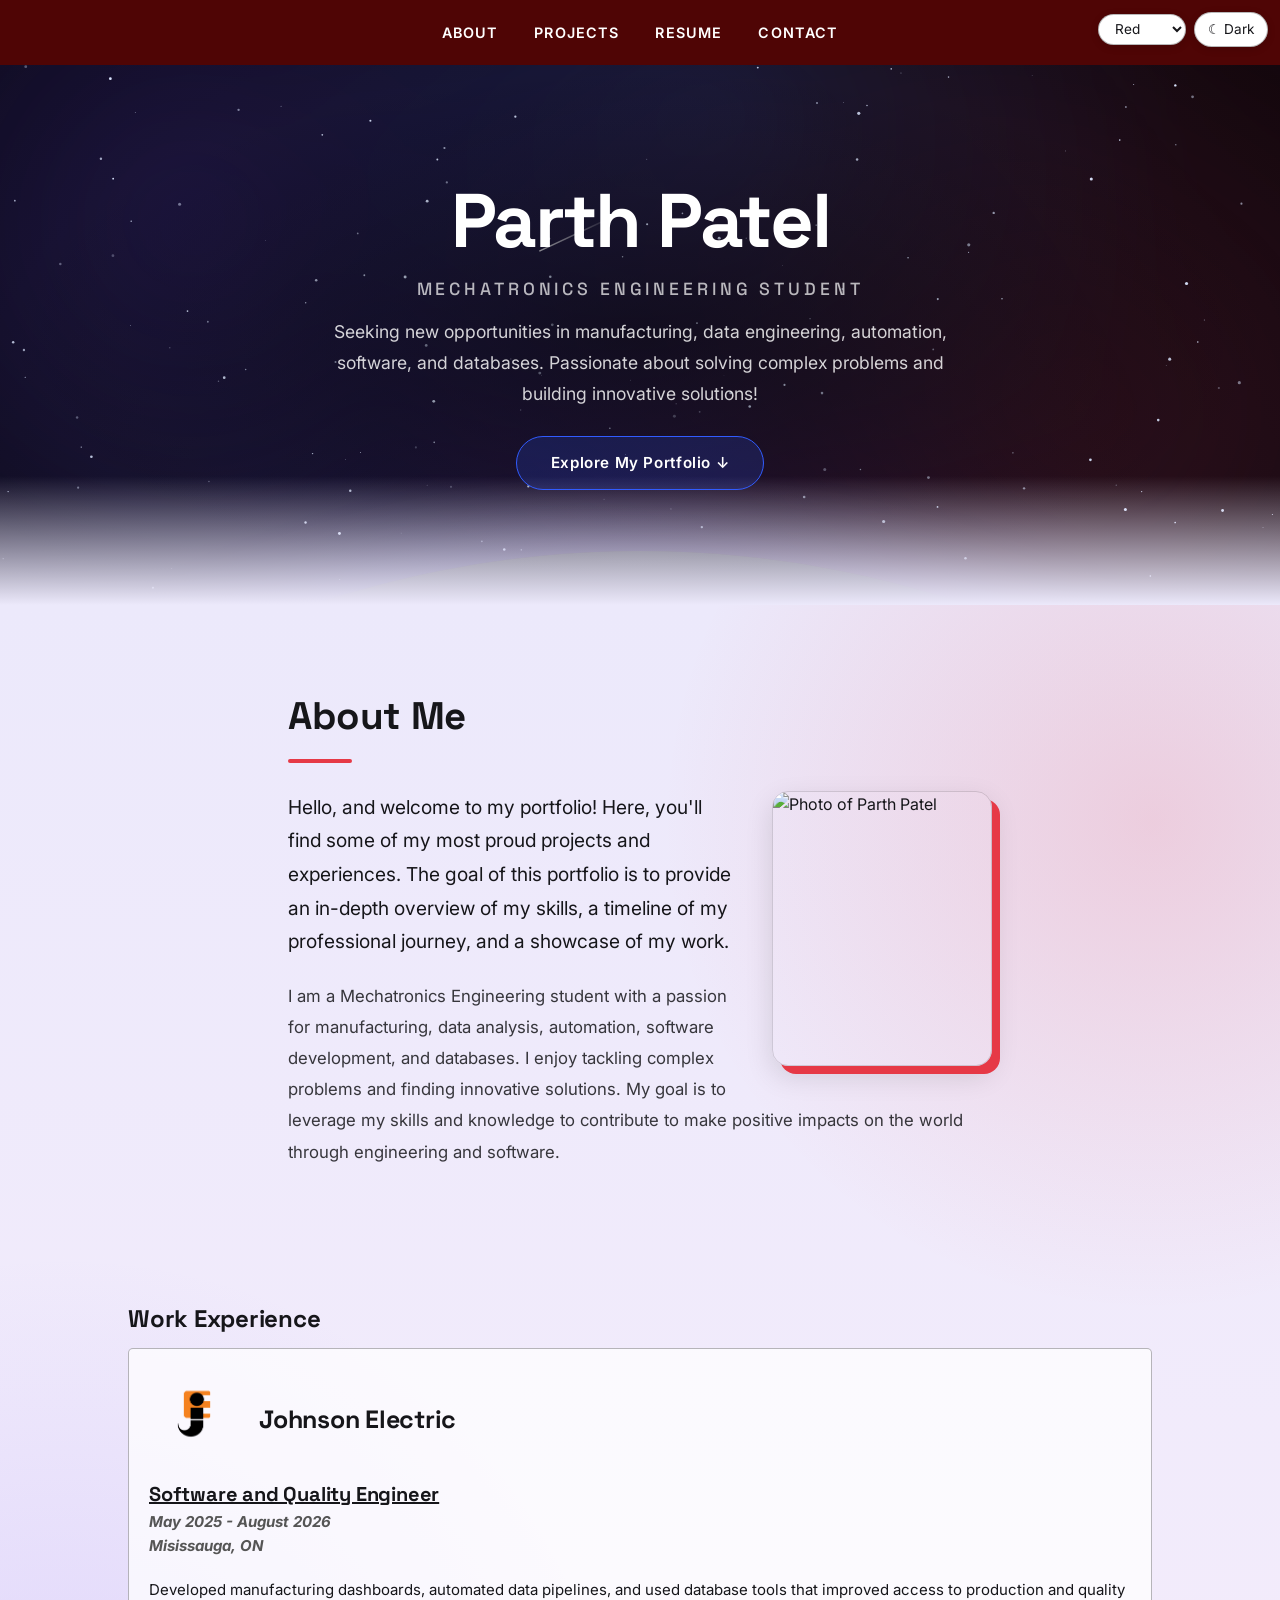
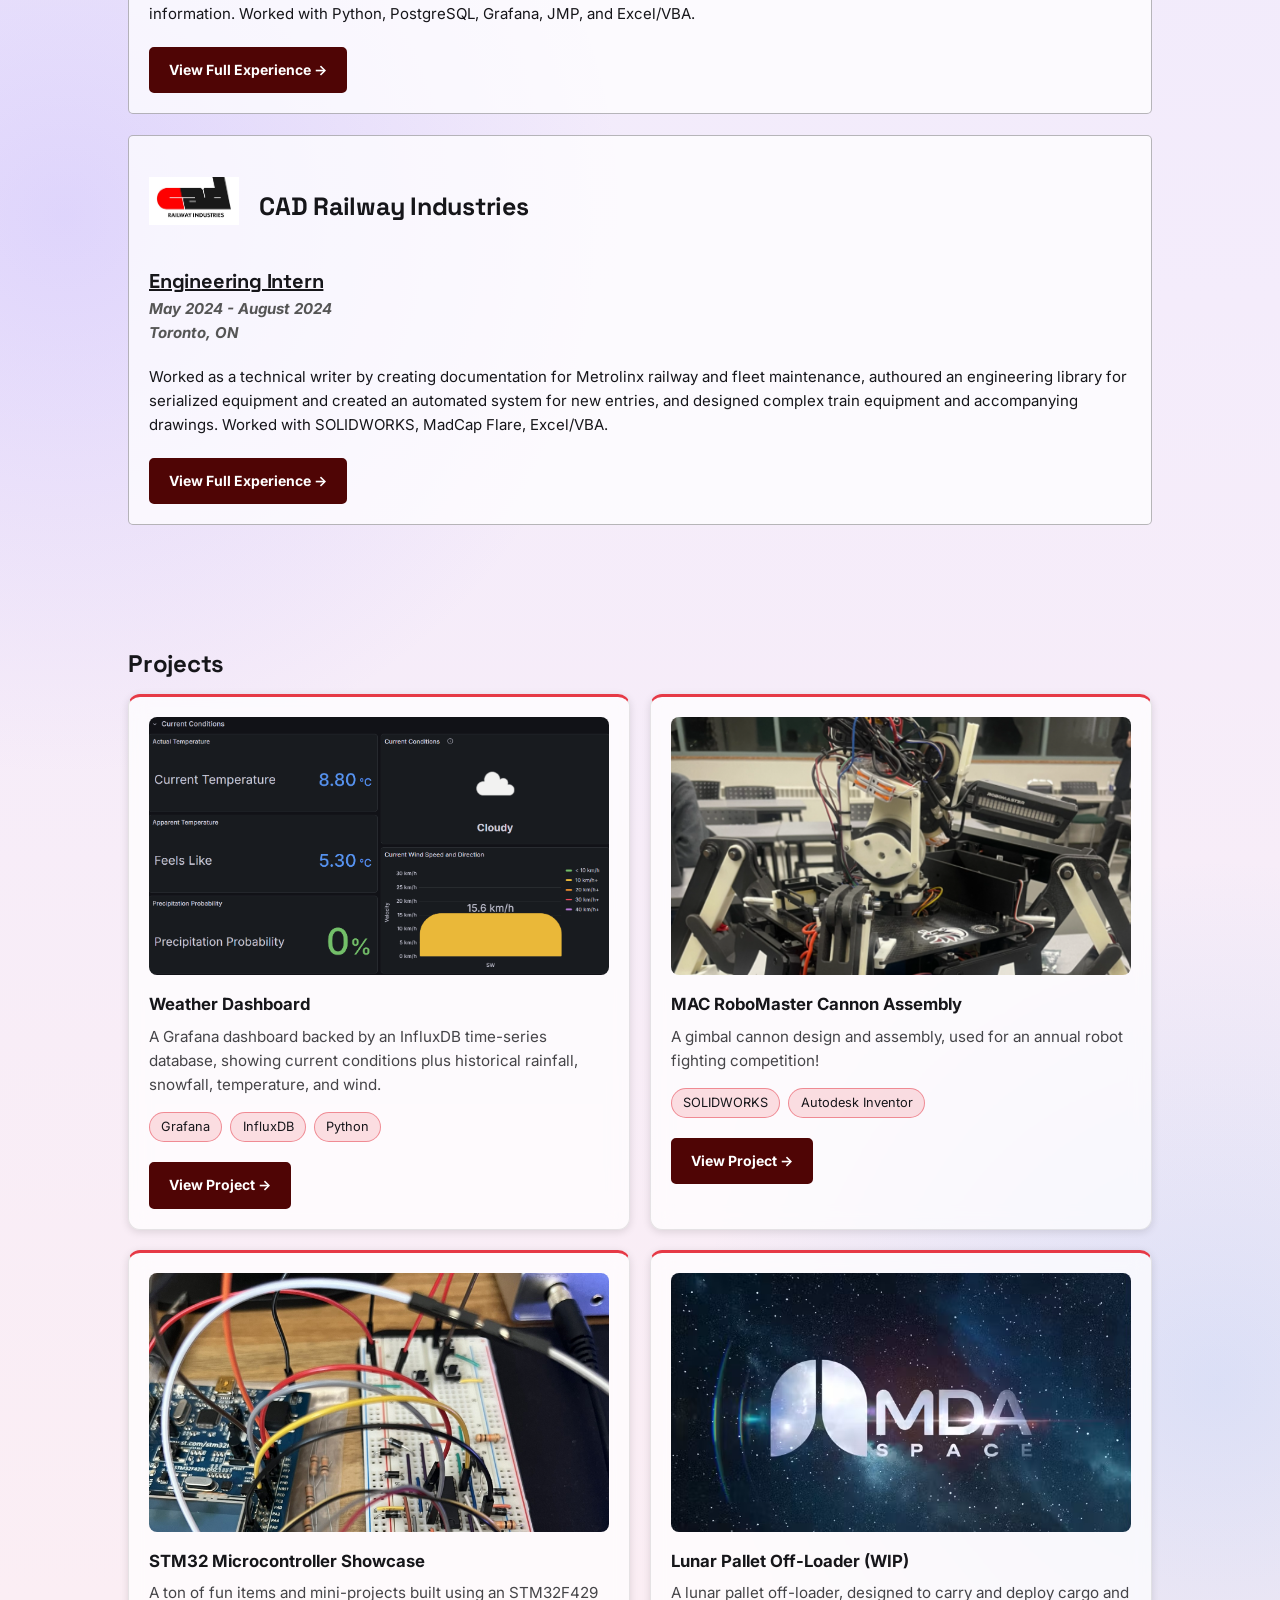
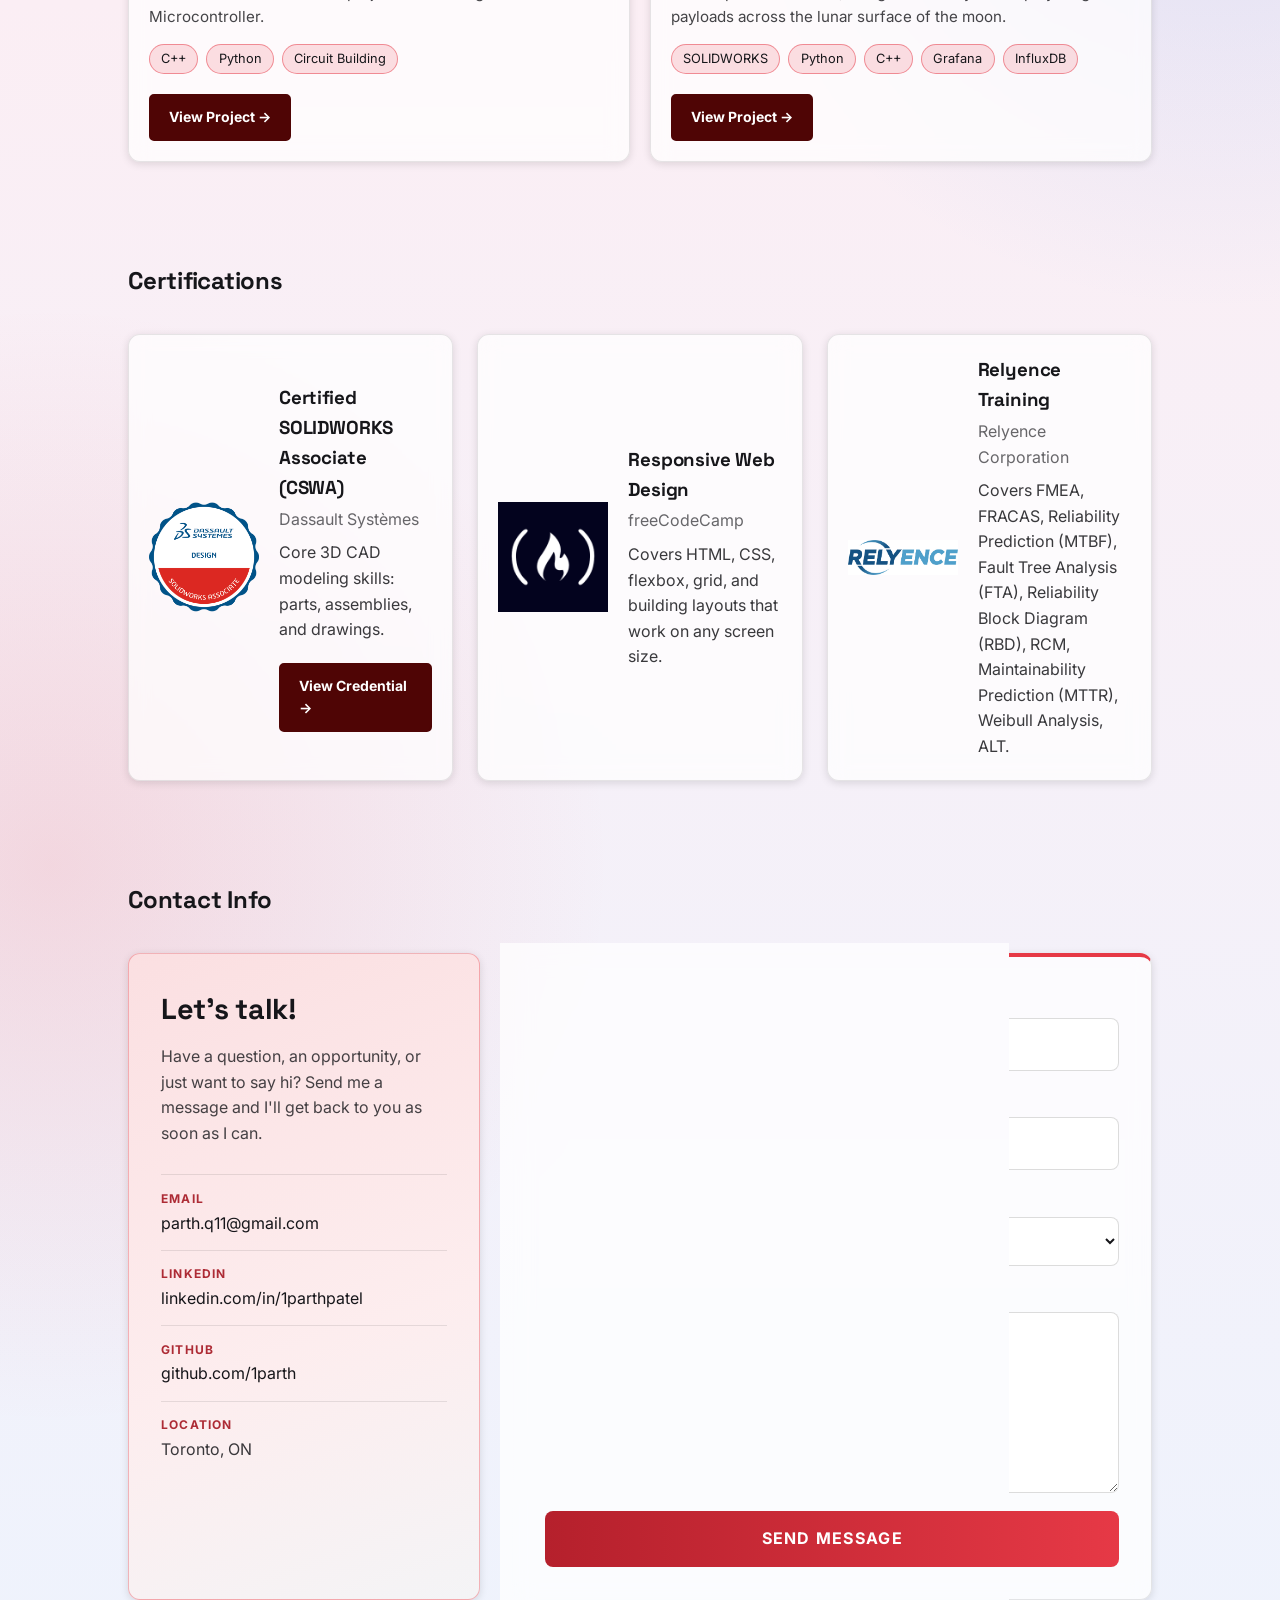
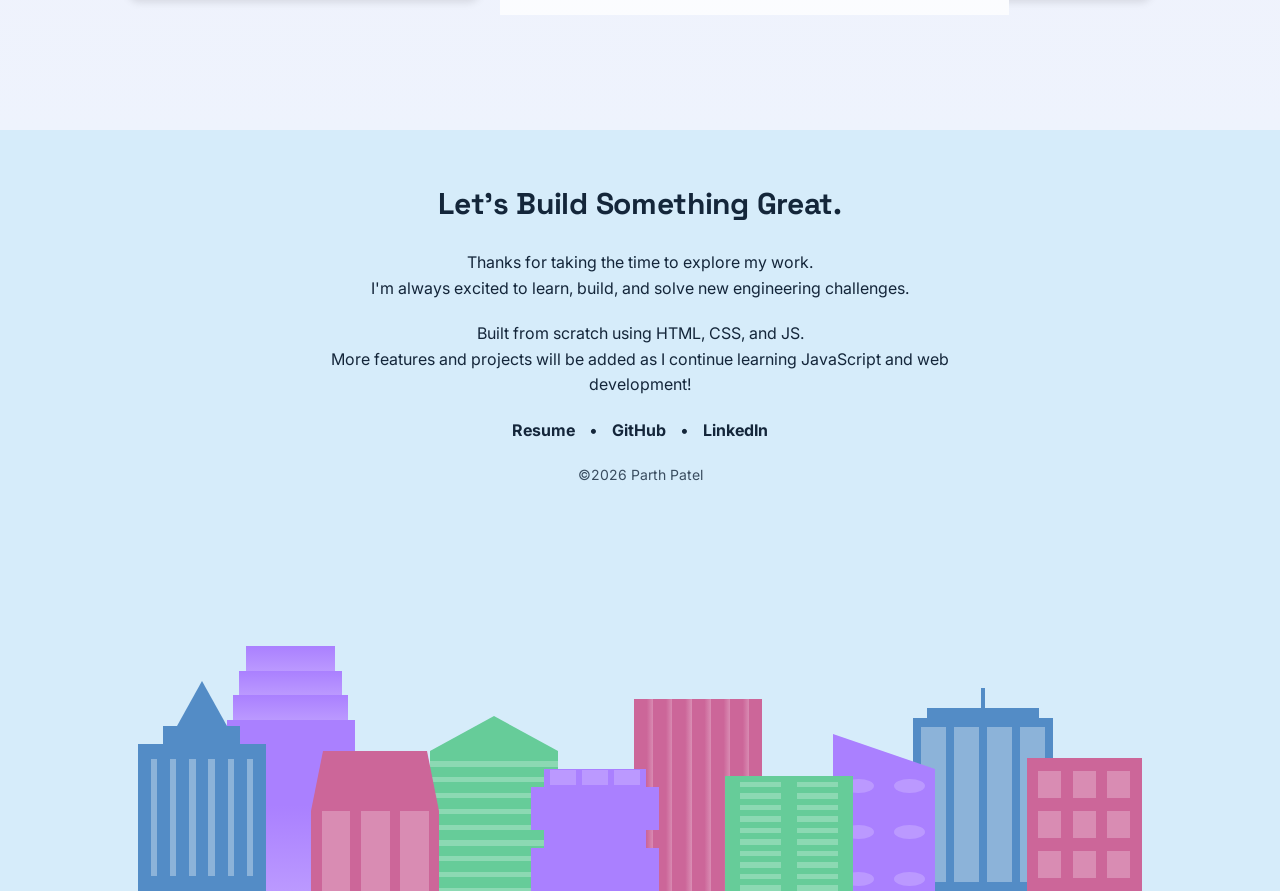
==== commit 51e43dc4: "misc edit" ====
--- a/index.html
+++ b/index.html
@@ -285,16 +285,16 @@
         I'm always excited to learn, build, and solve new engineering challenges.
     </p>
         <p>
-            Built from scratch using HTML & CSS.<br>
-            More features and projects will be added as I continue learning JavaScript and web development.
+            Built from scratch using HTML, CSS, and JS.<br>
+            More features and projects will be added as I continue learning JavaScript and web development!
         </p>
 
         <p class="footer-links">
             <a href="assets/resume.pdf" target="_blank">Resume</a>
             <span>•</span>
-            <a href="https://github.com/YOUR_USERNAME" target="_blank">GitHub</a>
+            <a href="https://github.com/1parth" target="_blank">GitHub</a>
             <span>•</span>
-            <a href="https://www.linkedin.com/in/YOUR_LINKEDIN" target="_blank">LinkedIn</a>
+            <a href="https://www.linkedin.com/in/1parthpatel/" target="_blank">LinkedIn</a>
         </p>
 
         <p class="copyright">
--- a/styles.css
+++ b/styles.css
@@ -23,10 +23,10 @@
     --font-heading: "Space Grotesk", "Inter", system-ui, -apple-system, "Segoe UI", Roboto, Arial, sans-serif;
 
     /* ---- page surfaces ---- */
-    --bg: #222222;
-    --surface: #2e2e2e;            /* cards, form, gallery figures */
-    --surface-2: #333333;          /* experience item */
-    --surface-input: #1f1f1f;      /* form fields */
+    --bg: #0b0818;
+    --surface: rgba(255, 255, 255, 0.06);    /* cards, form, gallery figures (glass) */
+    --surface-2: rgba(255, 255, 255, 0.06);  /* experience item */
+    --surface-input: #15111f;                /* form fields (kept opaque) */
     --border-strong: #cccccc;
 
     /* ---- text ---- */
@@ -37,6 +37,15 @@
     /* ---- shadows ---- */
     --shadow: rgba(0, 0, 0, 0.4);
     --shadow-hover: rgba(0, 0, 0, 0.6);
+
+    /* ---- page background gradient (flows down from the hero through <main>) ---- */
+    --page-top: #0b0818;           /* must match the first stop of --page-bg: the hero fades into it */
+    --page-bg:
+        radial-gradient(circle 700px at 90% 5%,  color-mix(in srgb, var(--accent) 18%, transparent), transparent 70%),
+        radial-gradient(circle 800px at 5% 28%,  rgba(90, 60, 200, 0.24), transparent 70%),
+        radial-gradient(circle 750px at 95% 55%, color-mix(in srgb, var(--hero-accent) 18%, transparent), transparent 70%),
+        radial-gradient(circle 800px at 4% 80%,  color-mix(in srgb, var(--accent) 16%, transparent), transparent 70%),
+        linear-gradient(180deg, #0b0818 0%, #140d2b 25%, #1b0f2b 50%, #130f22 75%, #0c0a15 100%);
 
     /* ---- contact side panel (tinted with the accent) ---- */
     --panel-base: #000000;
@@ -81,9 +90,9 @@
     --accent-text: color-mix(in srgb, var(--accent) 75%, black); /* darker so it reads on white */
     --btn-hover-text: var(--accent-deep);
 
-    --bg: #f4f4f6;
-    --surface: #ffffff;
-    --surface-2: #ffffff;
+    --bg: #f3f1fb;
+    --surface: rgba(255, 255, 255, 0.72);
+    --surface-2: rgba(255, 255, 255, 0.72);
     --surface-input: #ffffff;
     --border-strong: #bbbbbb;
 
@@ -93,6 +102,14 @@
 
     --shadow: rgba(0, 0, 0, 0.12);
     --shadow-hover: rgba(0, 0, 0, 0.22);
+
+    --page-top: #ece9fb;
+    --page-bg:
+        radial-gradient(circle 700px at 90% 5%,  color-mix(in srgb, var(--accent) 16%, transparent), transparent 70%),
+        radial-gradient(circle 800px at 5% 28%,  rgba(139, 120, 255, 0.20), transparent 70%),
+        radial-gradient(circle 750px at 95% 55%, rgba(96, 165, 250, 0.20), transparent 70%),
+        radial-gradient(circle 800px at 4% 80%,  color-mix(in srgb, var(--accent) 14%, transparent), transparent 70%),
+        linear-gradient(180deg, #ece9fb 0%, #f4ecfb 30%, #fbeef4 60%, #eef3fd 100%);
 
     --panel-base: #ffffff;
     --panel-end: #f4f4f6;
@@ -173,7 +190,7 @@
     font: inherit;
     font-size: 0.85rem;
     color: var(--text-strong);
-    background: var(--surface);
+    background: var(--surface-input);
     border: 1px solid var(--line-30);
     border-radius: 999px;
     padding: 0.35rem 0.8rem;
@@ -652,7 +669,7 @@
 
 .experience-item {
     padding: 20px;
-    border: 1px solid var(--border-strong);
+    border: 1px solid var(--line-30);
     border-radius: 5px;
     background-color: var(--surface-2);
     margin-bottom: 20px;
@@ -881,7 +898,7 @@
 ========================= */
 
 footer {
-    margin-top: 80px;
+    margin-top: 0;
     background: var(--sky-bg);
     color: var(--footer-text);
     text-align: center;
@@ -1380,7 +1397,7 @@
 
 /* ---------- About ---------- */
 #about {
-    max-width: 1040px;
+    max-width: 960px;
     margin: 0 auto;
     padding-top: 80px;
     padding-bottom: 60px;
@@ -1419,39 +1436,63 @@
     color: var(--text-strong);
 }
 
-/* ---------- About: photo + text ---------- */
-.about-layout {
-    display: grid;
-    grid-template-columns: minmax(200px, 280px) 1fr;
-    gap: 3rem;
-    align-items: center;
+/* ---------- About: small photo beside the text (text wraps around it) ---------- */
+#about::after {
+    content: "";
+    display: block;
+    clear: both;
 }
 
 .about-photo {
-    display: block;
-    width: 100%;
+    float: right;
+    width: 220px;
     aspect-ratio: 4 / 5;
     object-fit: cover;
     object-position: center top;
+    margin: 0 0 1.25rem 2.5rem;
     border-radius: 16px;
     border: 1px solid var(--line-15);
-    box-shadow: 10px 10px 0 var(--accent), 0 10px 28px var(--shadow);
-}
-
-.about-text p:last-child {
-    margin-bottom: 0;
-}
-
-/* stack on tablets/phones, photo on top */
-@media (max-width: 800px) {
-    .about-layout {
-        grid-template-columns: 1fr;
-        gap: 2.25rem;
-        justify-items: center;
+    box-shadow: 8px 8px 0 var(--accent), 0 10px 28px var(--shadow);
+}
+
+@media (max-width: 700px) {
+    .about-photo {
+        float: none;
+        display: block;
+        width: 200px;
+        margin: 0 auto 2rem;
     }
-
-    .about-photo {
-        max-width: 240px;
-        box-shadow: 8px 8px 0 var(--accent), 0 8px 20px var(--shadow);
-    }
+}
+
+
+/* =====================================================================
+   BACKGROUND  -  gradient that continues from the hero down the page
+===================================================================== */
+
+/* the gradient itself lives in --page-bg (theme block) */
+main {
+    background: var(--page-bg);
+    padding-bottom: 80px;
+}
+
+/* fade the bottom of the hero into the start of the page gradient */
+#hero-banner::after {
+    content: "";
+    position: absolute;
+    left: 0;
+    right: 0;
+    bottom: 0;
+    height: 24%;
+    z-index: 1;
+    pointer-events: none;
+    background: linear-gradient(to bottom, transparent, var(--page-top));
+}
+
+/* frosted-glass cards so the gradient shows through them */
+.project-card,
+.cert-card,
+.contact-form,
+.gallery figure {
+    -webkit-backdrop-filter: blur(10px);
+    backdrop-filter: blur(10px);
 }
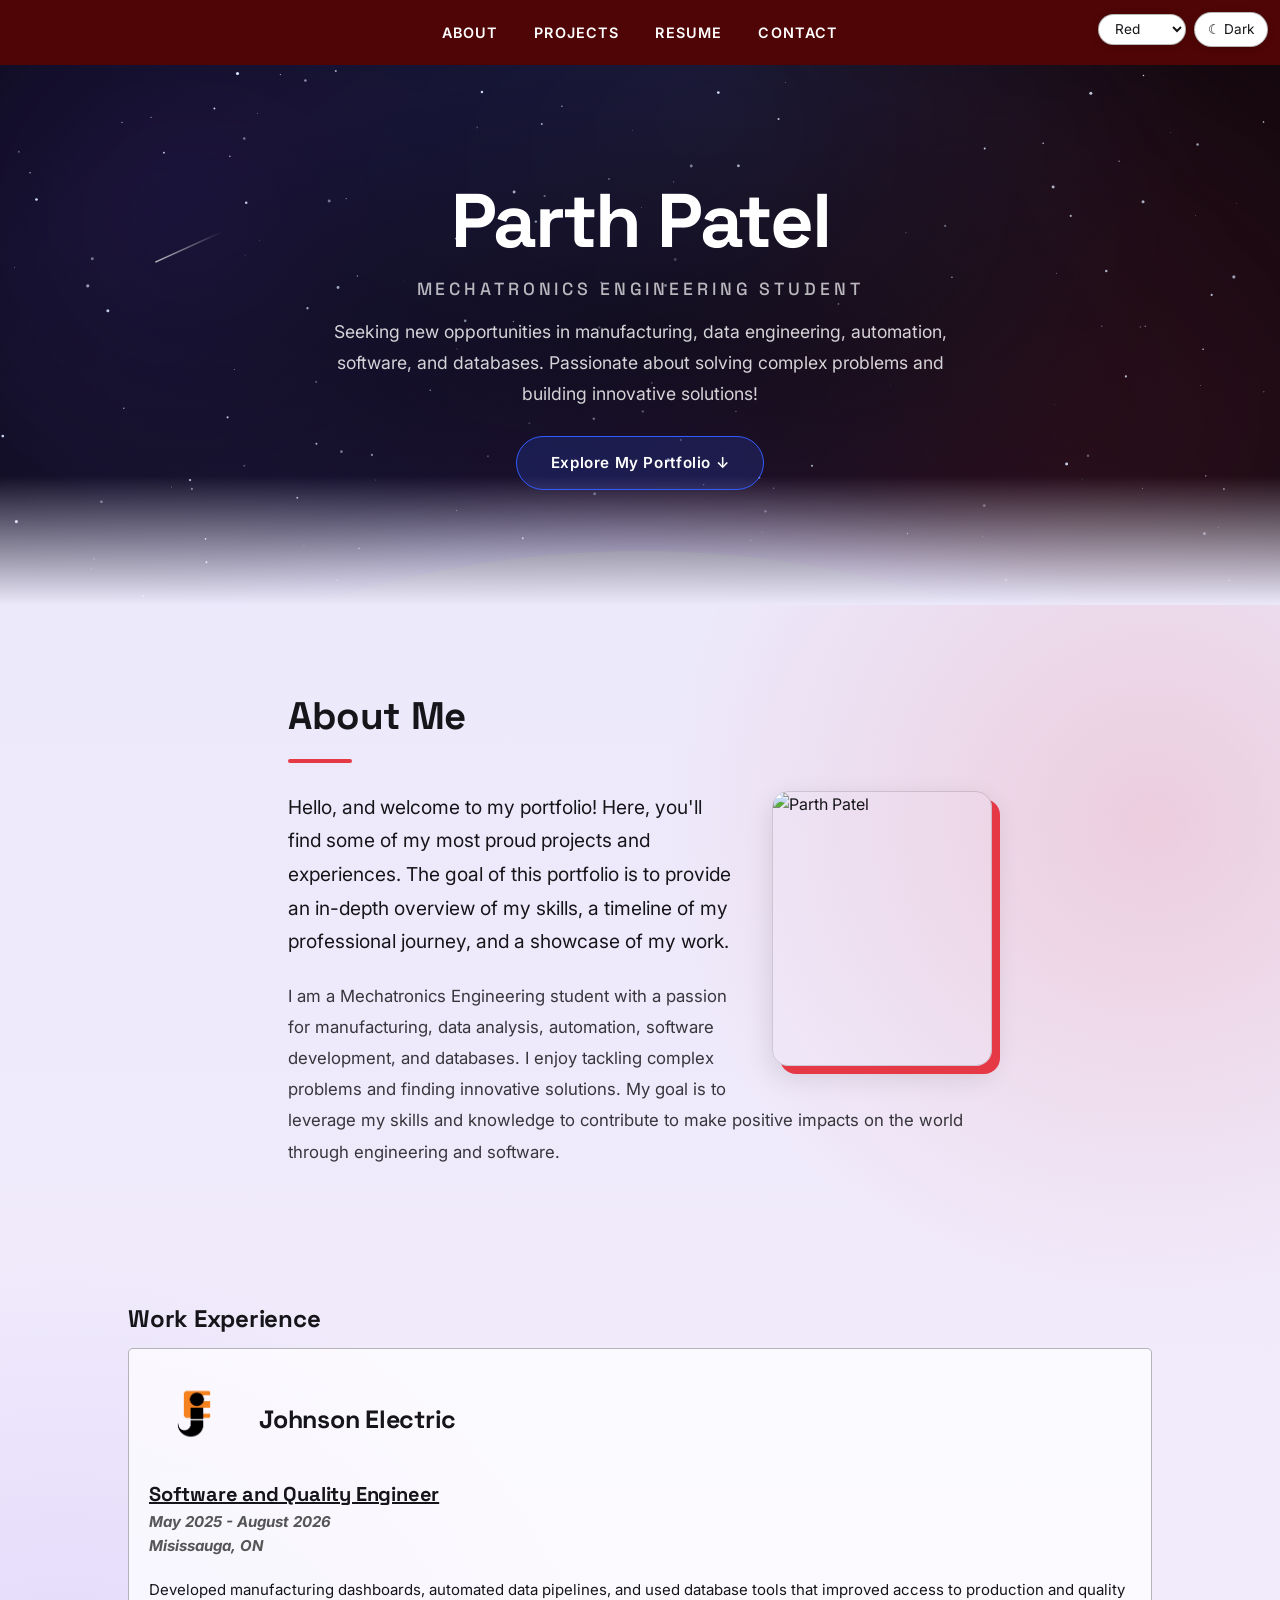
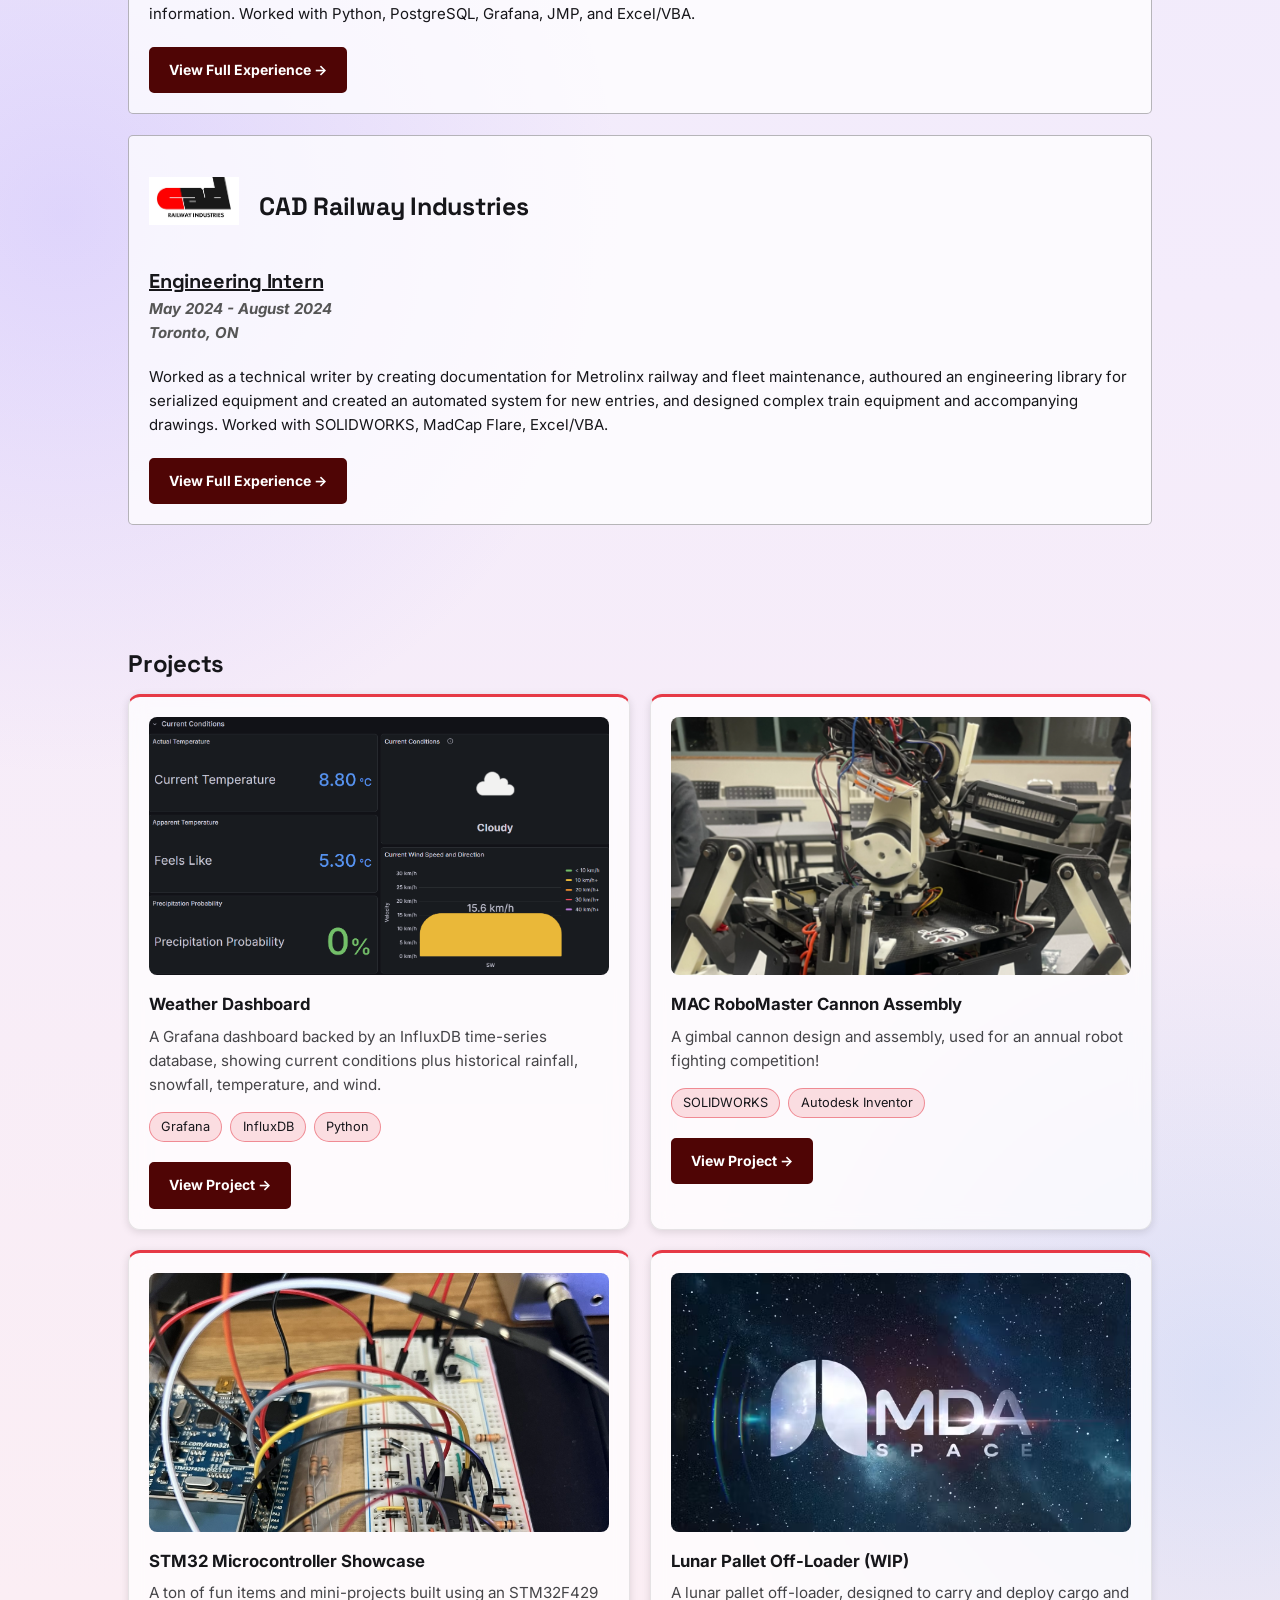
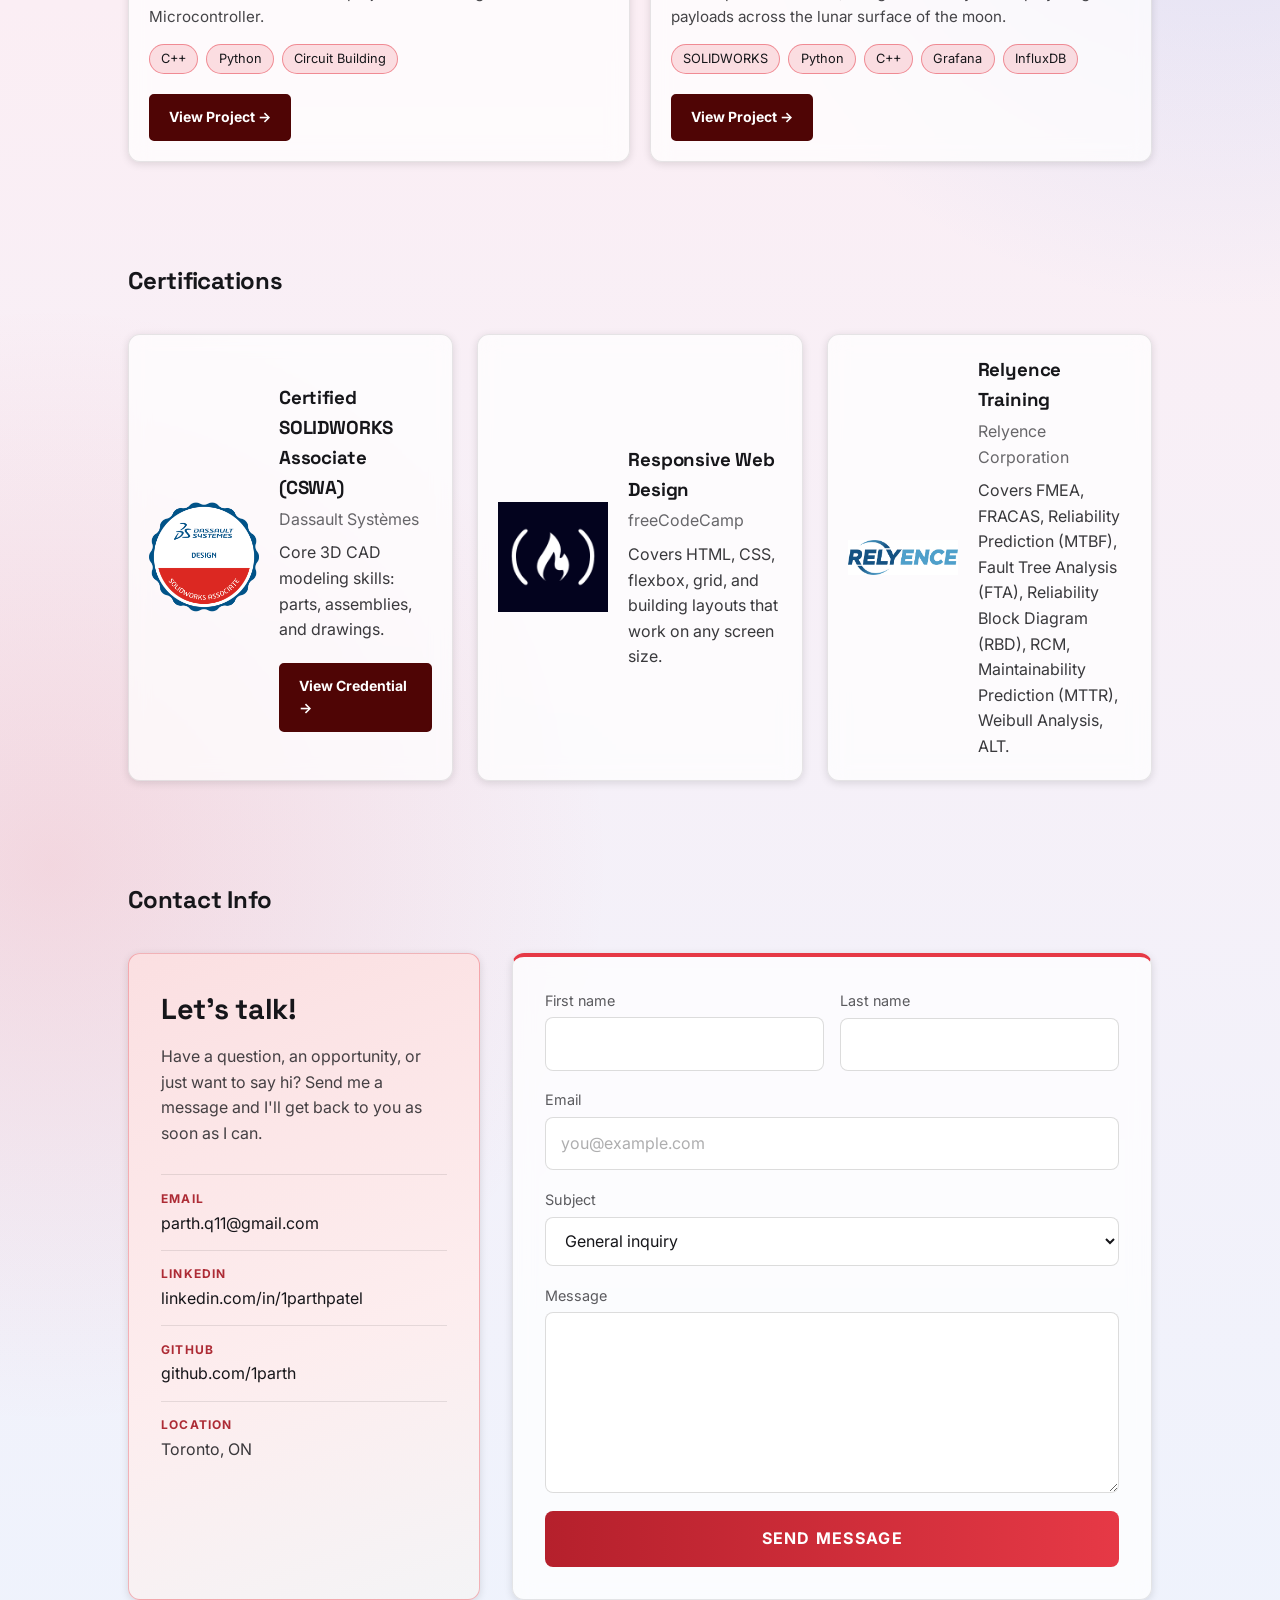
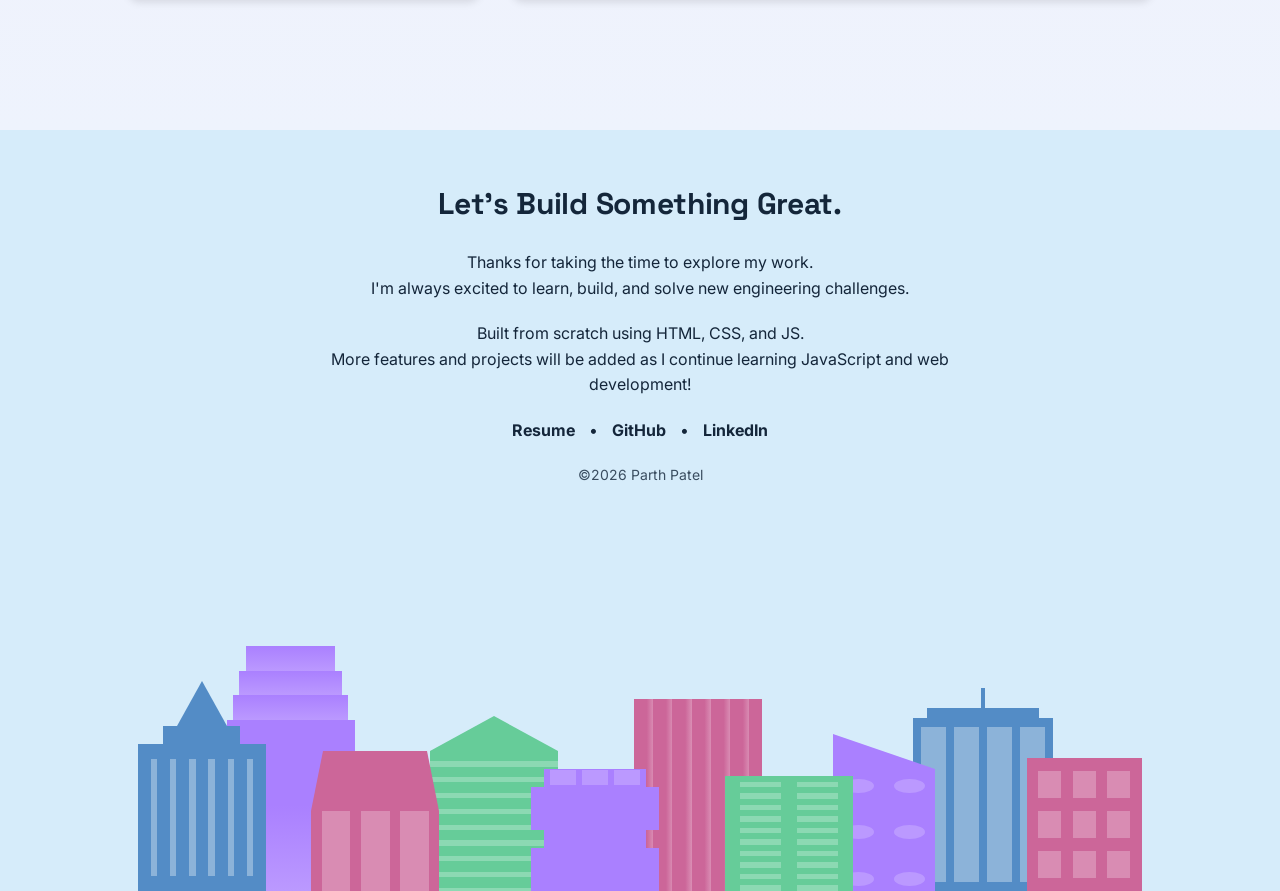
==== commit f3b3014b: "misc edit" ====
--- a/index.html
+++ b/index.html
@@ -60,7 +60,7 @@
 <section id="about">
     <h2>About Me</h2>
     <div class="about-layout">
-        <img class="about-photo" src="images/selfie.jpeg" alt="Photo of Parth Patel">
+        <img class="about-photo" src="images/selfie.jpeg" alt="Parth Patel">
         <div class="about-text">
     <p>
         Hello, and welcome to my portfolio! Here, you'll find some of my most proud projects and experiences. The goal of this portfolio is to provide an in-depth overview of my skills,
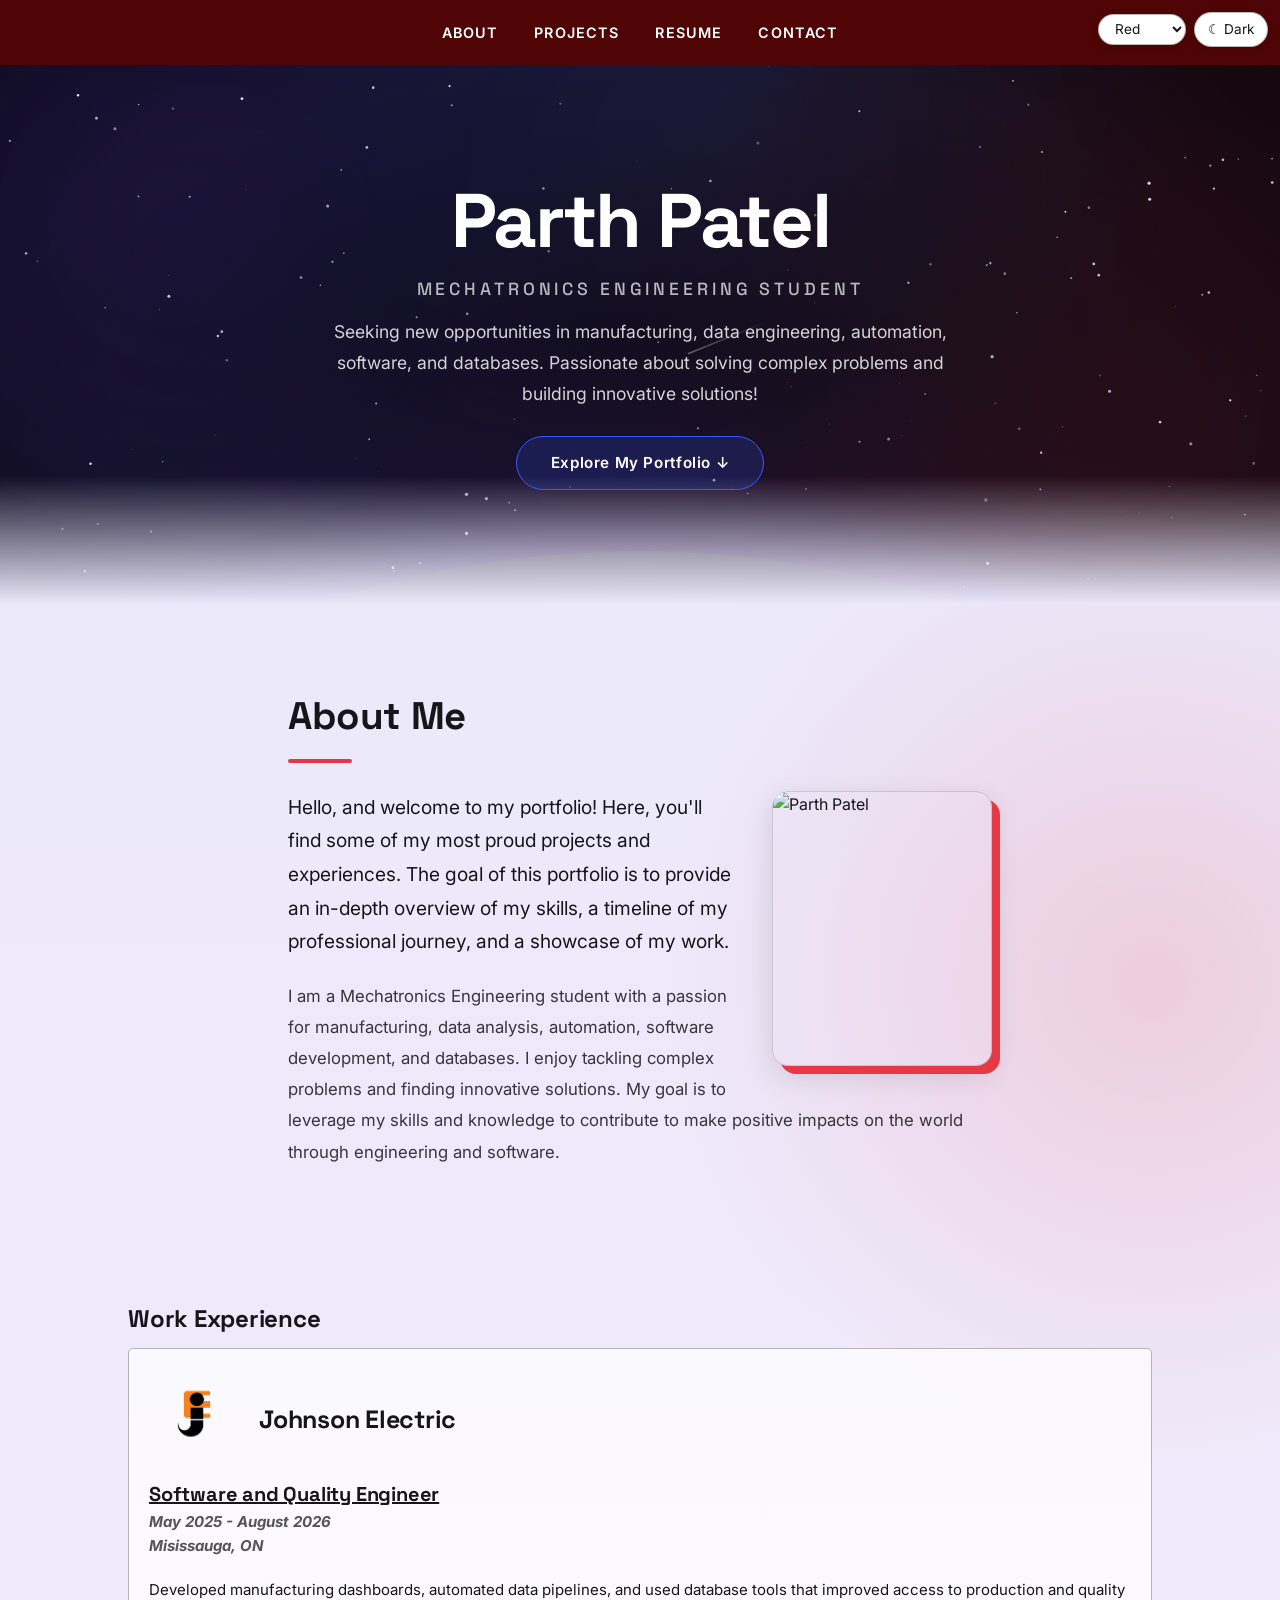
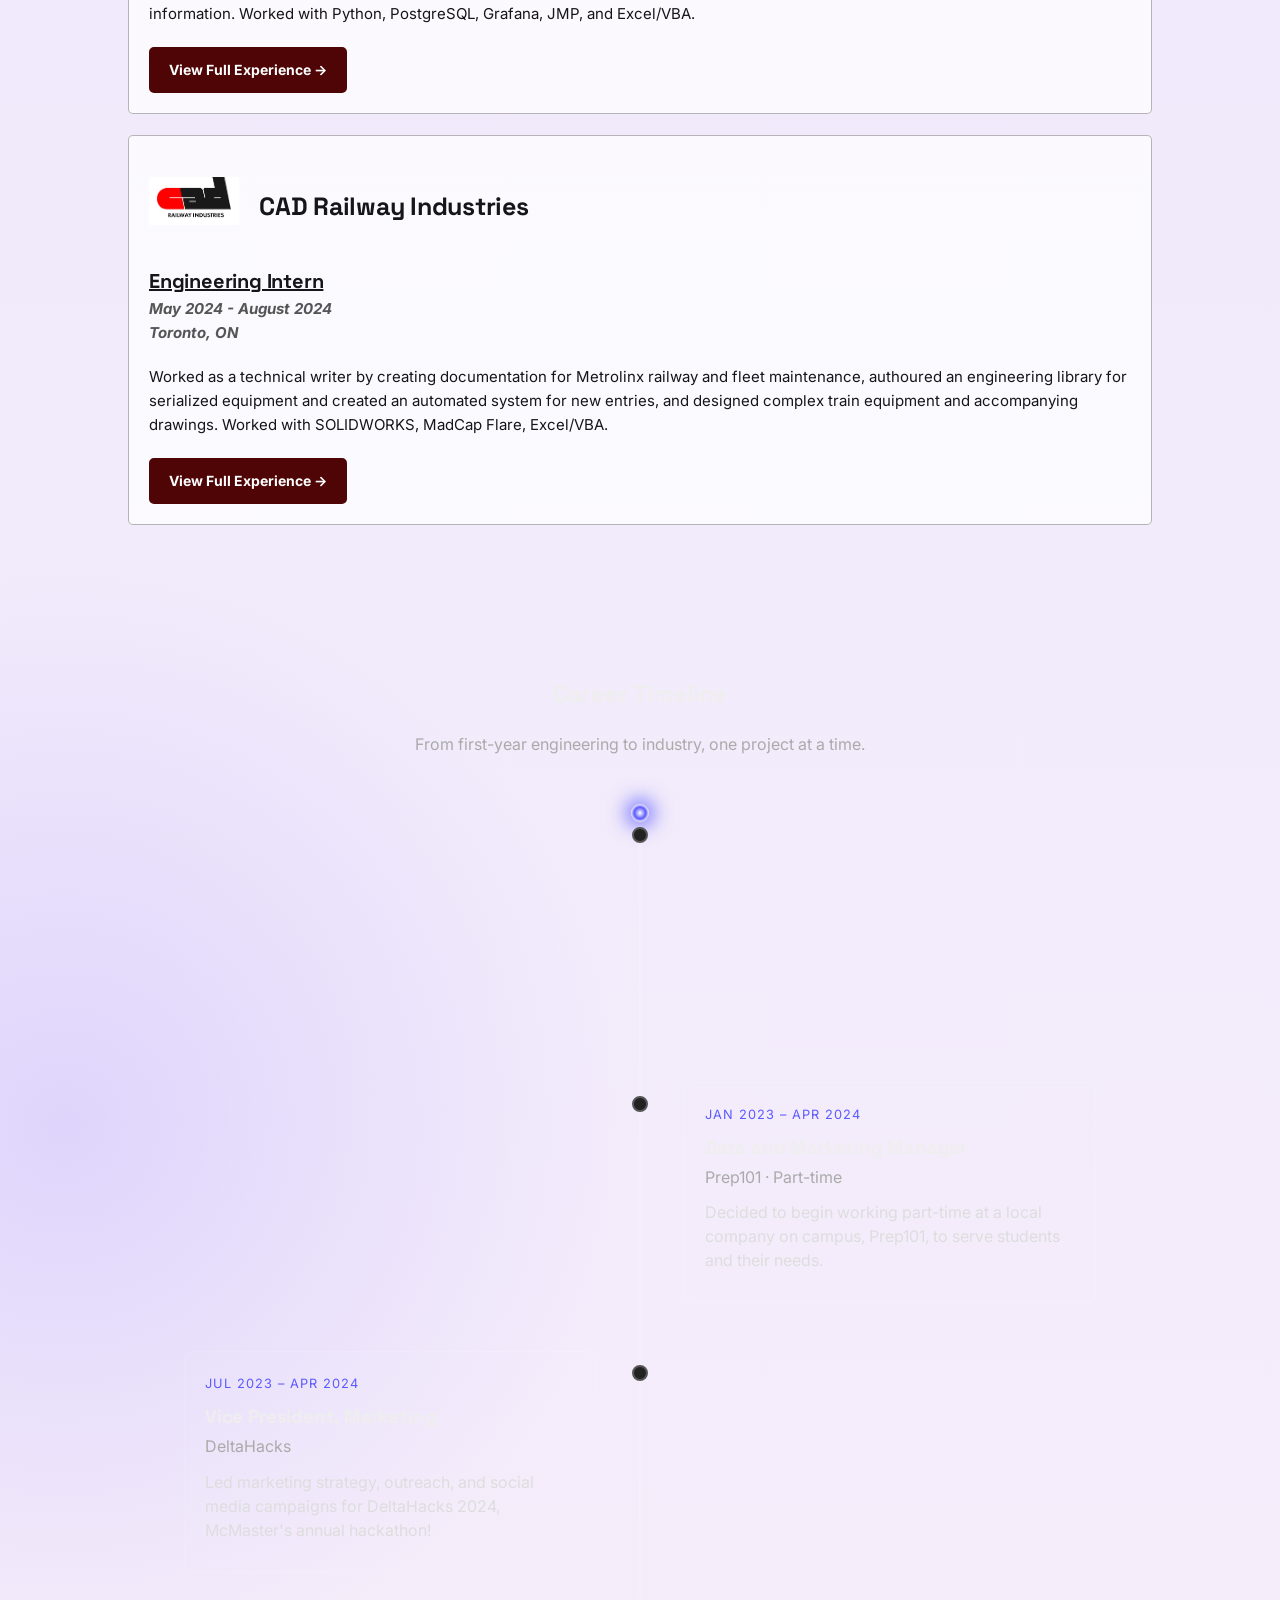
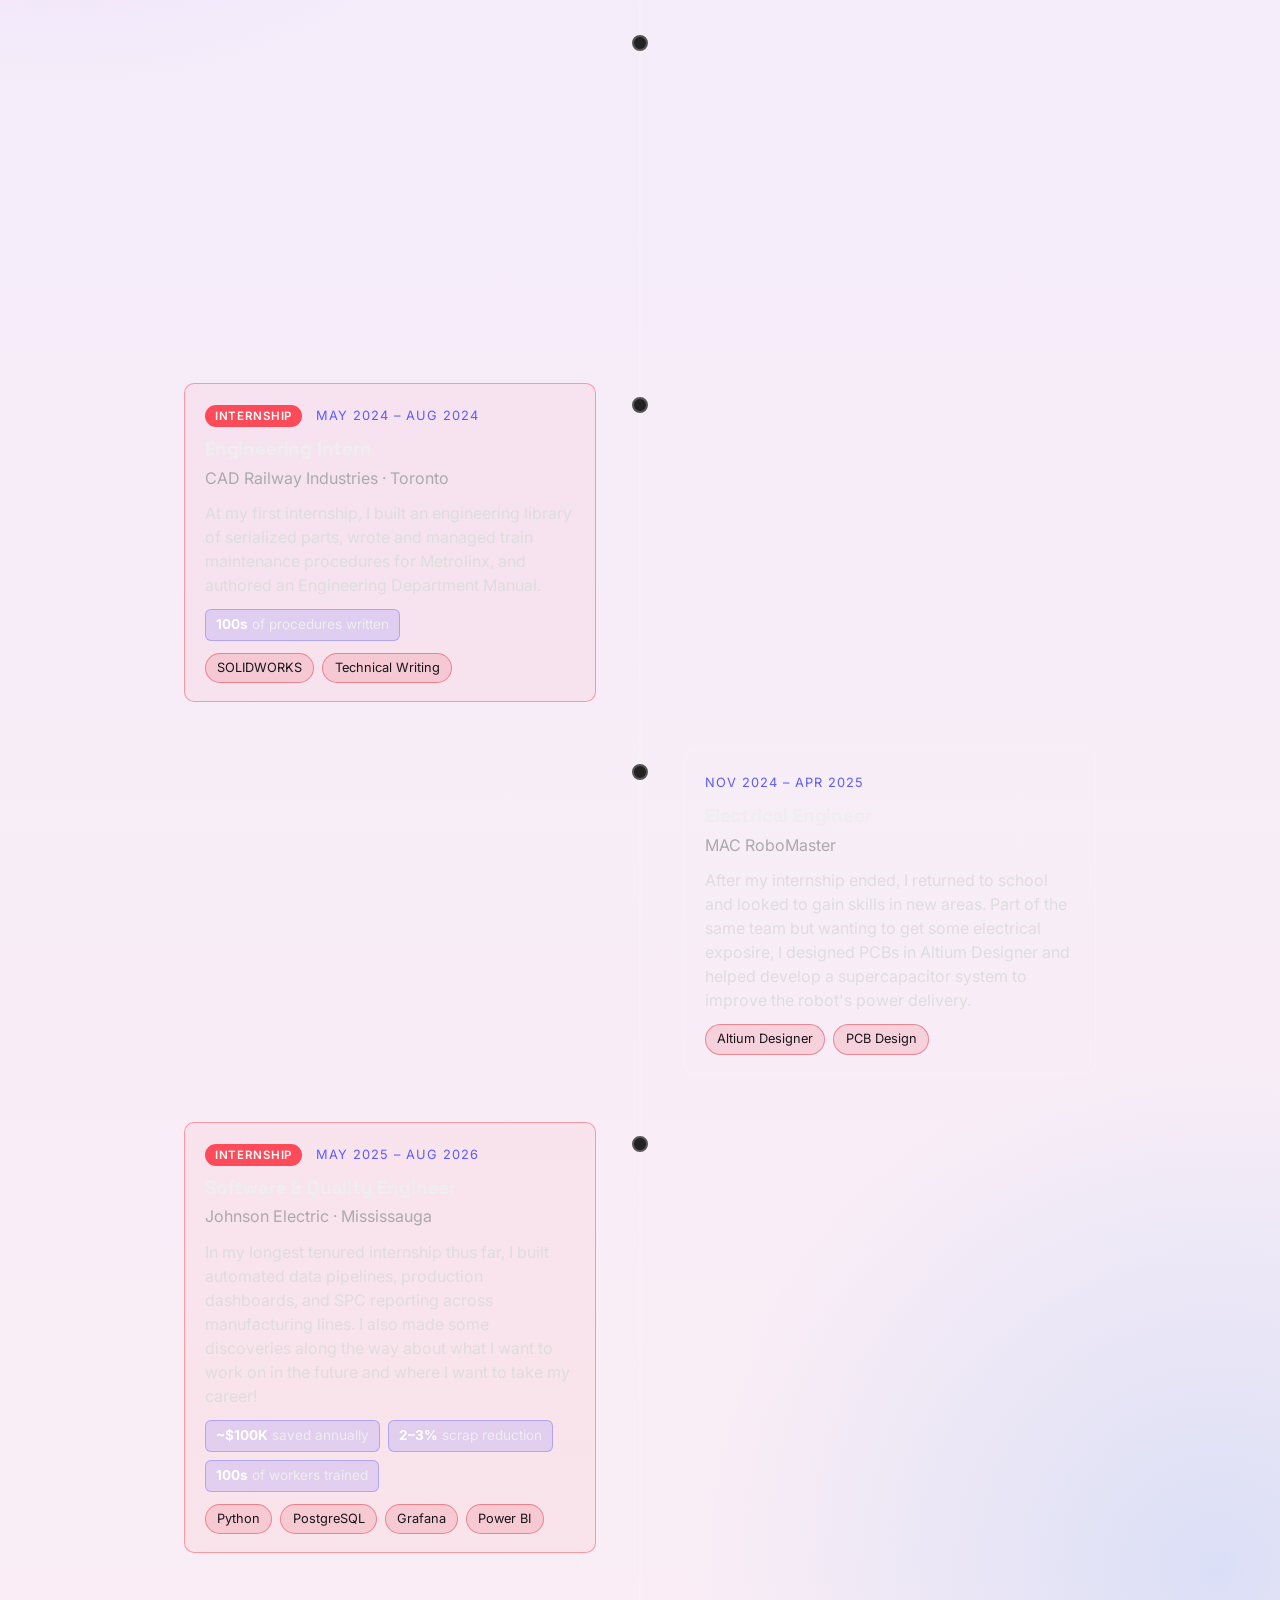
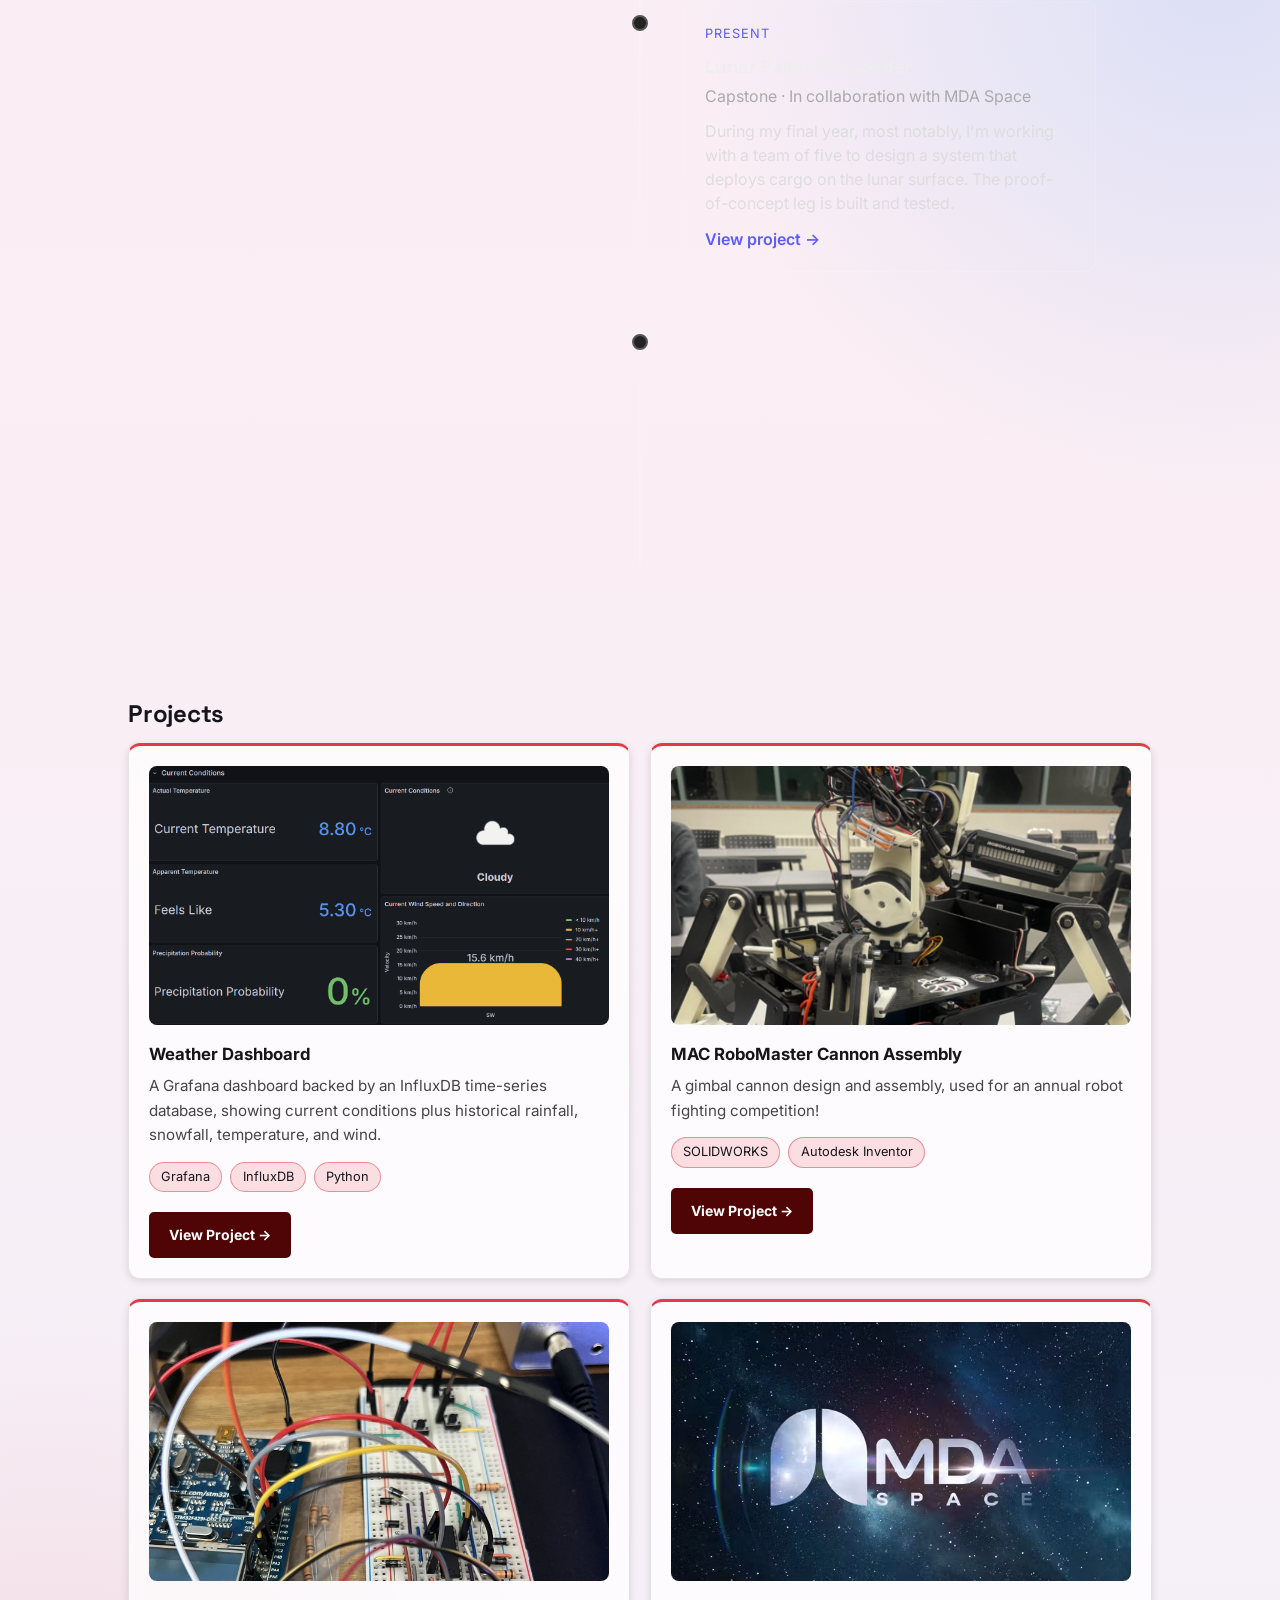
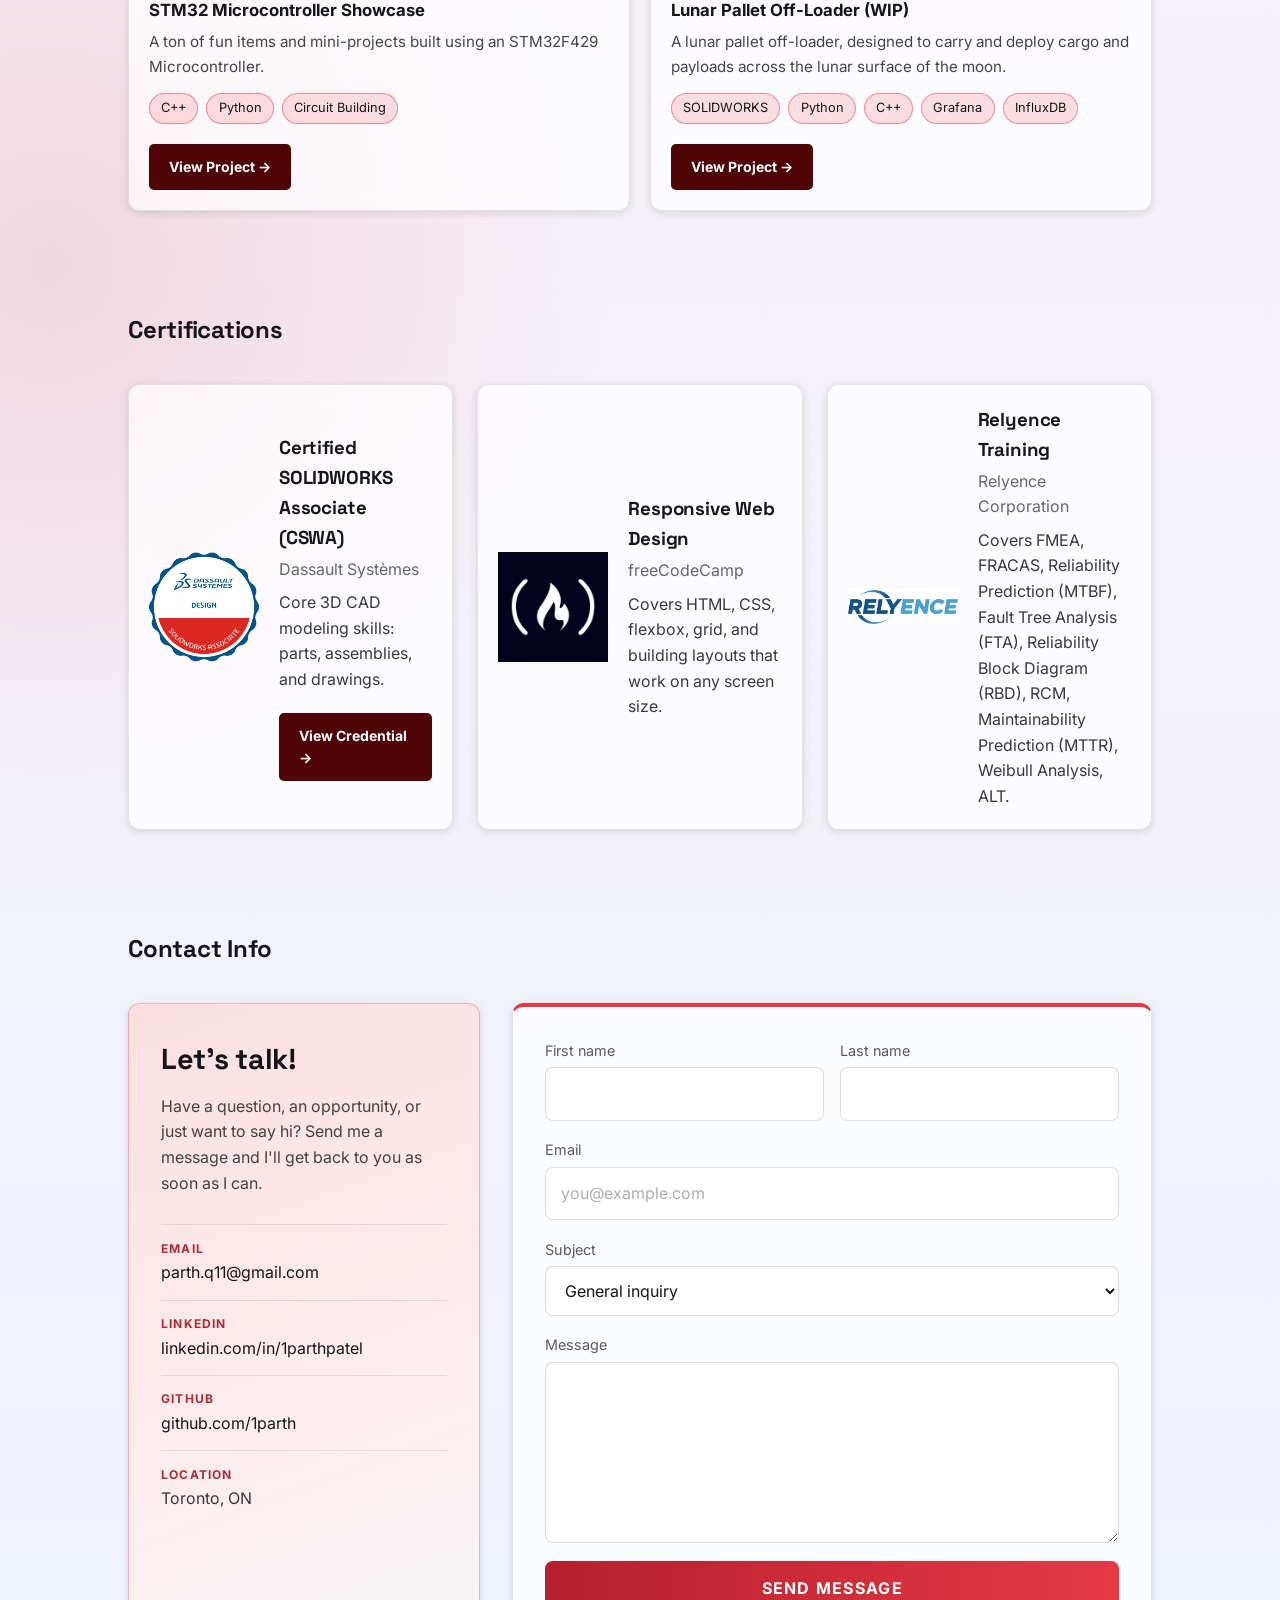
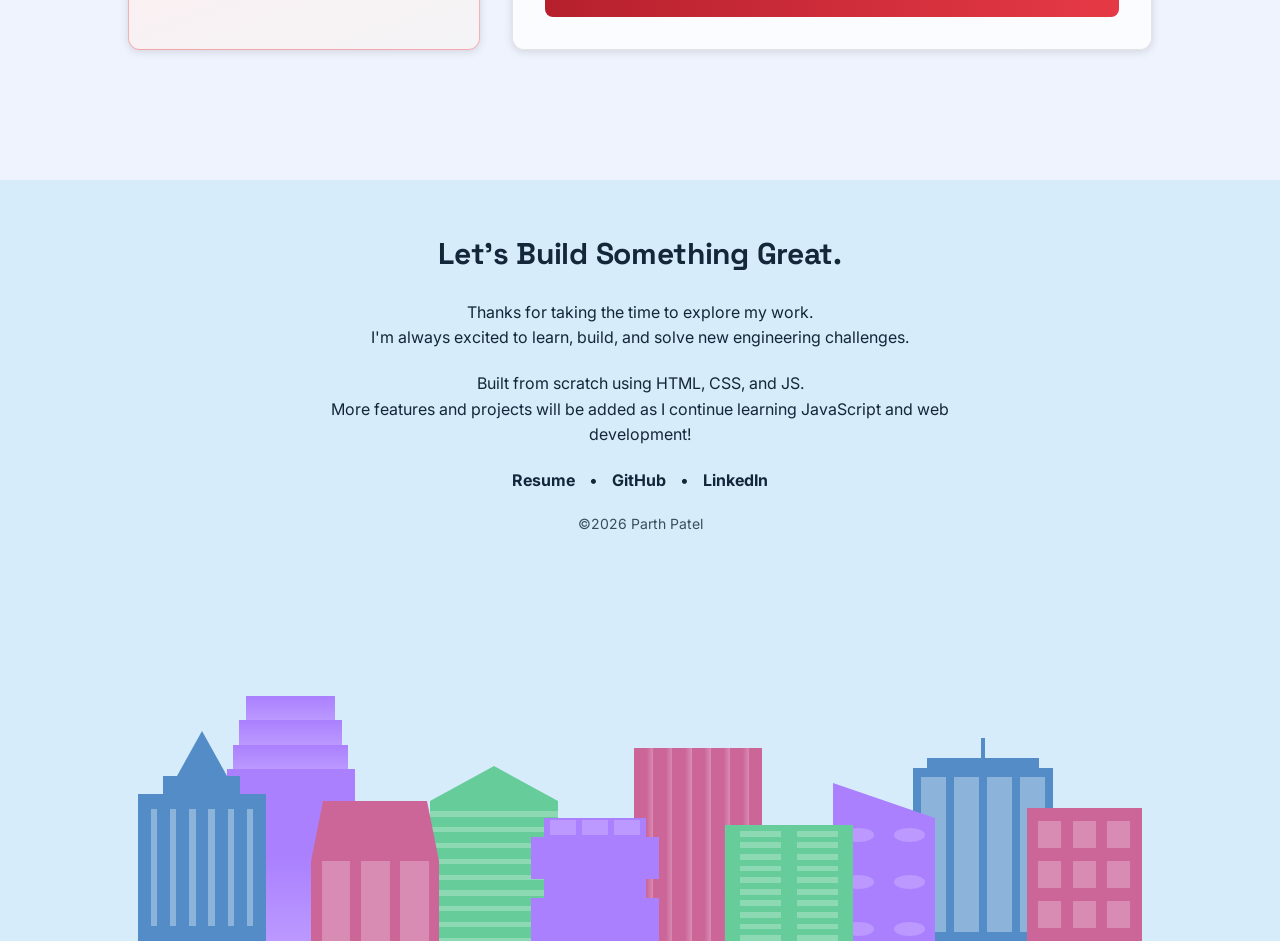
==== commit 981d8cf7: "added career timeline" ====
--- a/index.html
+++ b/index.html
@@ -74,6 +74,8 @@
     </div>
 </section>
 
+
+
 <section id="resume-timeline">
     <h2>Work Experience</h2>
 
@@ -135,13 +137,142 @@
 
 </section>
 
+<section id="timeline" class="timeline-section">
+    <h2 class="timeline-heading">Career Timeline</h2>
+    <p class="timeline-intro">From first-year engineering to industry, one project at a time.</p>
+
+    <div class="timeline" id="timeline-track">
+
+        <div class="timeline-line">
+            <div class="timeline-progress"></div>
+            <div class="timeline-spark"></div>
+        </div>
+
+        <!-- 1 -->
+        <div class="timeline-item left">
+            <div class="timeline-dot"></div>
+            <div class="timeline-card">
+                <span class="timeline-date">Sep 2022</span>
+                <h3>Started Mechatronics Engineering</h3>
+                <h4>McMaster University</h4>
+                <p>Began my B.Eng. in Mechatronics Engineering, combining mechanical, electrical, and software design. I wanted to learn as much as I could!</p>
+            </div>
+        </div>
+
+        <!-- 2 -->
+        <div class="timeline-item right">
+            <div class="timeline-dot"></div>
+            <div class="timeline-card">
+                <span class="timeline-date">Jan 2023 – Apr 2024</span>
+                <h3>Data and Marketing Manager</h3>
+                <h4>Prep101 · Part-time</h4>
+                <p>Decided to begin working part-time at a local company on campus, Prep101, to serve students and their needs.</p>
+            </div>
+        </div>
+
+        <!-- 3 -->
+        <div class="timeline-item left">
+            <div class="timeline-dot"></div>
+            <div class="timeline-card">
+                <span class="timeline-date">Jul 2023 – Apr 2024</span>
+                <h3>Vice President, Marketing</h3>
+                <h4>DeltaHacks</h4>
+                <p>Led marketing strategy, outreach, and social media campaigns for DeltaHacks 2024, McMaster's annual hackathon!</p>
+            </div>
+        </div>
+
+        <!-- 4 -->
+        <div class="timeline-item right">
+            <div class="timeline-dot"></div>
+            <div class="timeline-card">
+                <span class="timeline-date">Sep 2023 – Oct 2024</span>
+                <h3>Mechanical Engineer</h3>
+                <h4>MAC RoboMaster</h4>
+                <p>Redesigned the robot's gimbal cannon in SOLIDWORKS and Autodesk Inventor, supported by 3D printing and laser cutting. This was my first real exposure to CAD and modelling.</p>
+                <div class="timeline-stats">
+                    <span><b>90%</b> firing accuracy</span>
+                    <span><b>50%</b> faster firing</span>
+                </div>
+                <a class="timeline-link" href="robomaster-html.html">View project →</a>
+            </div>
+        </div>
+
+        <!-- 5: KEY -->
+        <div class="timeline-item left key">
+            <div class="timeline-dot"></div>
+            <div class="timeline-card">
+                <span class="timeline-badge">Internship</span>
+                <span class="timeline-date">May 2024 – Aug 2024</span>
+                <h3>Engineering Intern</h3>
+                <h4>CAD Railway Industries · Toronto</h4>
+                <p>At my first internship, I built an engineering library of serialized parts, wrote and managed train maintenance procedures for Metrolinx, and authored an Engineering Department Manual.</p>
+                <div class="timeline-stats">
+                    <span><b>100s</b> of procedures written</span>
+                </div>
+                <div class="tags"><span>SOLIDWORKS</span><span>Technical Writing</span></div>
+            </div>
+        </div>
+
+        <!-- 6 -->
+        <div class="timeline-item right">
+            <div class="timeline-dot"></div>
+            <div class="timeline-card">
+                <span class="timeline-date">Nov 2024 – Apr 2025</span>
+                <h3>Electrical Engineer</h3>
+                <h4>MAC RoboMaster</h4>
+                <p>After my internship ended, I returned to school and looked to gain skills in new areas. Part of the same team but wanting to get some electrical exposire, I designed PCBs in Altium Designer and helped develop a supercapacitor system to improve the robot's power delivery.</p>
+                <div class="tags"><span>Altium Designer</span><span>PCB Design</span></div>
+            </div>
+        </div>
+
+        <!-- 7: KEY -->
+        <div class="timeline-item left key">
+            <div class="timeline-dot"></div>
+            <div class="timeline-card">
+                <span class="timeline-badge">Internship</span>
+                <span class="timeline-date">May 2025 – Aug 2026</span>
+                <h3>Software &amp; Quality Engineer</h3>
+                <h4>Johnson Electric · Mississauga</h4>
+                <p>In my longest tenured internship thus far, I built automated data pipelines, production dashboards, and SPC reporting across manufacturing lines. I also made some discoveries along the way about what I want to work on in the future and where I want to take my career!</p>
+                <div class="timeline-stats">
+                    <span><b>~$100K</b> saved annually</span>
+                    <span><b>2–3%</b> scrap reduction</span>
+                    <span><b>100s</b> of workers trained</span>
+                </div>
+                <div class="tags"><span>Python</span><span>PostgreSQL</span><span>Grafana</span><span>Power BI</span></div>
+            </div>
+        </div>
+
+        <!-- 8 -->
+        <div class="timeline-item right">
+            <div class="timeline-dot"></div>
+            <div class="timeline-card">
+                <span class="timeline-date">Present</span>
+                <h3>Lunar Pallet Off-Loader</h3>
+                <h4>Capstone · In collaboration with MDA Space</h4>
+                <p>During my final year, most notably, I'm working with a team of five to design a system that deploys cargo on the lunar surface. The proof-of-concept leg is built and tested.</p>
+                <a class="timeline-link" href="lunar-pallet-offloader.html">View project →</a>
+            </div>
+        </div>
+
+        <!-- 9 -->
+        <div class="timeline-item left future">
+            <div class="timeline-dot"></div>
+            <div class="timeline-card">
+                <span class="timeline-date">Apr 2027</span>
+                <h3>Graduation</h3>
+                <h4>B.Eng. Mechatronics Engineering</h4>
+                <p>Expected completion of my degree at McMaster University.</p>
+            </div>
+        </div>
+
+    </div>
+</section>
+
 <section id="projects">
     <h2>Projects</h2>
 
     <div class="project-grid">
-
-
-
         <div class="project-card">
             <img class="project-thumb" src="images/weather-dash-thumb.png" alt="Weather Dashboard preview">
             <h4>Weather Dashboard</h4>
--- a/styles.css
+++ b/styles.css
@@ -1495,4 +1495,203 @@
 .gallery figure {
     -webkit-backdrop-filter: blur(10px);
     backdrop-filter: blur(10px);
+}
+
+/* ---------- CAREER TIMELINE ---------- */
+.timeline-section {
+    --tl-accent: #5b5bff;
+    --tl-accent-2: #ff4a5a;
+    padding: 80px 24px;
+    color: #eee;
+}
+
+.timeline-heading {
+    text-align: center;
+    margin-bottom: 8px;
+}
+
+.timeline-intro {
+    text-align: center;
+    color: #aaa;
+    margin-bottom: 56px;
+}
+
+.timeline {
+    position: relative;
+    max-width: 1000px;
+    margin: 0 auto;
+}
+
+/* the vertical line, its fill, and the spark */
+.timeline-line {
+    position: absolute;
+    top: 0;
+    bottom: 0;
+    left: 50%;
+    width: 2px;
+    transform: translateX(-50%);
+    background: rgba(255, 255, 255, 0.12);
+}
+
+.timeline-progress {
+    position: absolute;
+    top: 0;
+    left: 0;
+    width: 100%;
+    height: 0;
+    background: linear-gradient(to bottom, var(--tl-accent), var(--tl-accent-2));
+    box-shadow: 0 0 10px var(--tl-accent);
+}
+
+.timeline-spark {
+    position: absolute;
+    top: 0;
+    left: 50%;
+    width: 18px;
+    height: 18px;
+    transform: translate(-50%, -50%);
+    border-radius: 50%;
+    background: radial-gradient(circle, #fff 0%, var(--tl-accent) 45%, transparent 70%);
+    box-shadow: 0 0 18px 6px rgba(91, 91, 255, 0.7);
+    animation: spark-pulse 1.6s ease-in-out infinite;
+    z-index: 3;
+}
+
+@keyframes spark-pulse {
+    0%, 100% { transform: translate(-50%, -50%) scale(1); }
+    50%      { transform: translate(-50%, -50%) scale(1.35); }
+}
+
+/* items */
+.timeline-item {
+    position: relative;
+    width: 50%;
+    box-sizing: border-box;
+    padding: 0 44px 48px;
+}
+.timeline-item.left  { left: 0; }
+.timeline-item.right { left: 50%; }
+
+.timeline-dot {
+    position: absolute;
+    top: 14px;
+    width: 16px;
+    height: 16px;
+    box-sizing: border-box;
+    border-radius: 50%;
+    background: #222;
+    border: 2px solid #555;
+    z-index: 2;
+    transition: background 0.4s ease, border-color 0.4s ease, box-shadow 0.4s ease;
+}
+.timeline-item.left  .timeline-dot { right: -8px; }
+.timeline-item.right .timeline-dot { left: -8px; }
+
+.timeline-item.active .timeline-dot {
+    background: var(--tl-accent);
+    border-color: #fff;
+    box-shadow: 0 0 14px var(--tl-accent);
+}
+.timeline-item.key.active .timeline-dot {
+    background: var(--tl-accent-2);
+    box-shadow: 0 0 16px var(--tl-accent-2);
+}
+
+/* cards */
+.timeline-card {
+    background: rgba(255, 255, 255, 0.04);
+    border: 1px solid rgba(255, 255, 255, 0.1);
+    border-radius: 10px;
+    padding: 18px 20px;
+    text-align: left;
+}
+.timeline-item.key .timeline-card {
+    border-color: rgba(255, 74, 90, 0.5);
+    background: rgba(255, 74, 90, 0.06);
+}
+.timeline-item.future .timeline-card {
+    border-style: dashed;
+}
+
+/* only hide cards when JS is running, so the page still works without it */
+.timeline.js .timeline-card {
+    opacity: 0;
+    transform: translateY(24px);
+    transition: opacity 0.7s ease, transform 0.7s ease;
+}
+.timeline.js .timeline-item.active .timeline-card {
+    opacity: 1;
+    transform: translateY(0);
+}
+
+.timeline-date {
+    display: inline-block;
+    font-size: 0.8rem;
+    letter-spacing: 0.08em;
+    text-transform: uppercase;
+    color: var(--tl-accent);
+}
+.timeline-card h3 { margin: 6px 0 2px; }
+.timeline-card h4 { margin: 0 0 10px; font-weight: 400; color: #aaa; }
+.timeline-card p  { margin: 0 0 12px; line-height: 1.5; color: #ddd; }
+
+.timeline-badge {
+    display: inline-block;
+    margin-right: 10px;
+    padding: 2px 10px;
+    border-radius: 999px;
+    font-size: 0.72rem;
+    font-weight: 600;
+    text-transform: uppercase;
+    letter-spacing: 0.06em;
+    background: var(--tl-accent-2);
+    color: #fff;
+}
+
+.timeline-stats {
+    display: flex;
+    flex-wrap: wrap;
+    gap: 8px;
+    margin-bottom: 12px;
+}
+.timeline-stats span {
+    padding: 4px 10px;
+    border-radius: 6px;
+    font-size: 0.85rem;
+    background: rgba(91, 91, 255, 0.15);
+    border: 1px solid rgba(91, 91, 255, 0.35);
+}
+.timeline-stats b { color: #fff; }
+
+.timeline-link {
+    color: var(--tl-accent);
+    text-decoration: none;
+    font-weight: 600;
+}
+.timeline-link:hover { text-decoration: underline; }
+
+/* mobile: line moves to the left edge */
+@media (max-width: 768px) {
+    .timeline-line  { left: 20px; }
+    .timeline-item,
+    .timeline-item.left,
+    .timeline-item.right {
+        width: 100%;
+        left: 0;
+        padding: 0 0 40px 56px;
+    }
+    .timeline-item.left .timeline-dot,
+    .timeline-item.right .timeline-dot {
+        left: 12px;
+        right: auto;
+    }
+}
+
+@media (prefers-reduced-motion: reduce) {
+    .timeline-spark { animation: none; }
+    .timeline.js .timeline-card {
+        opacity: 1;
+        transform: none;
+        transition: none;
+    }
 }
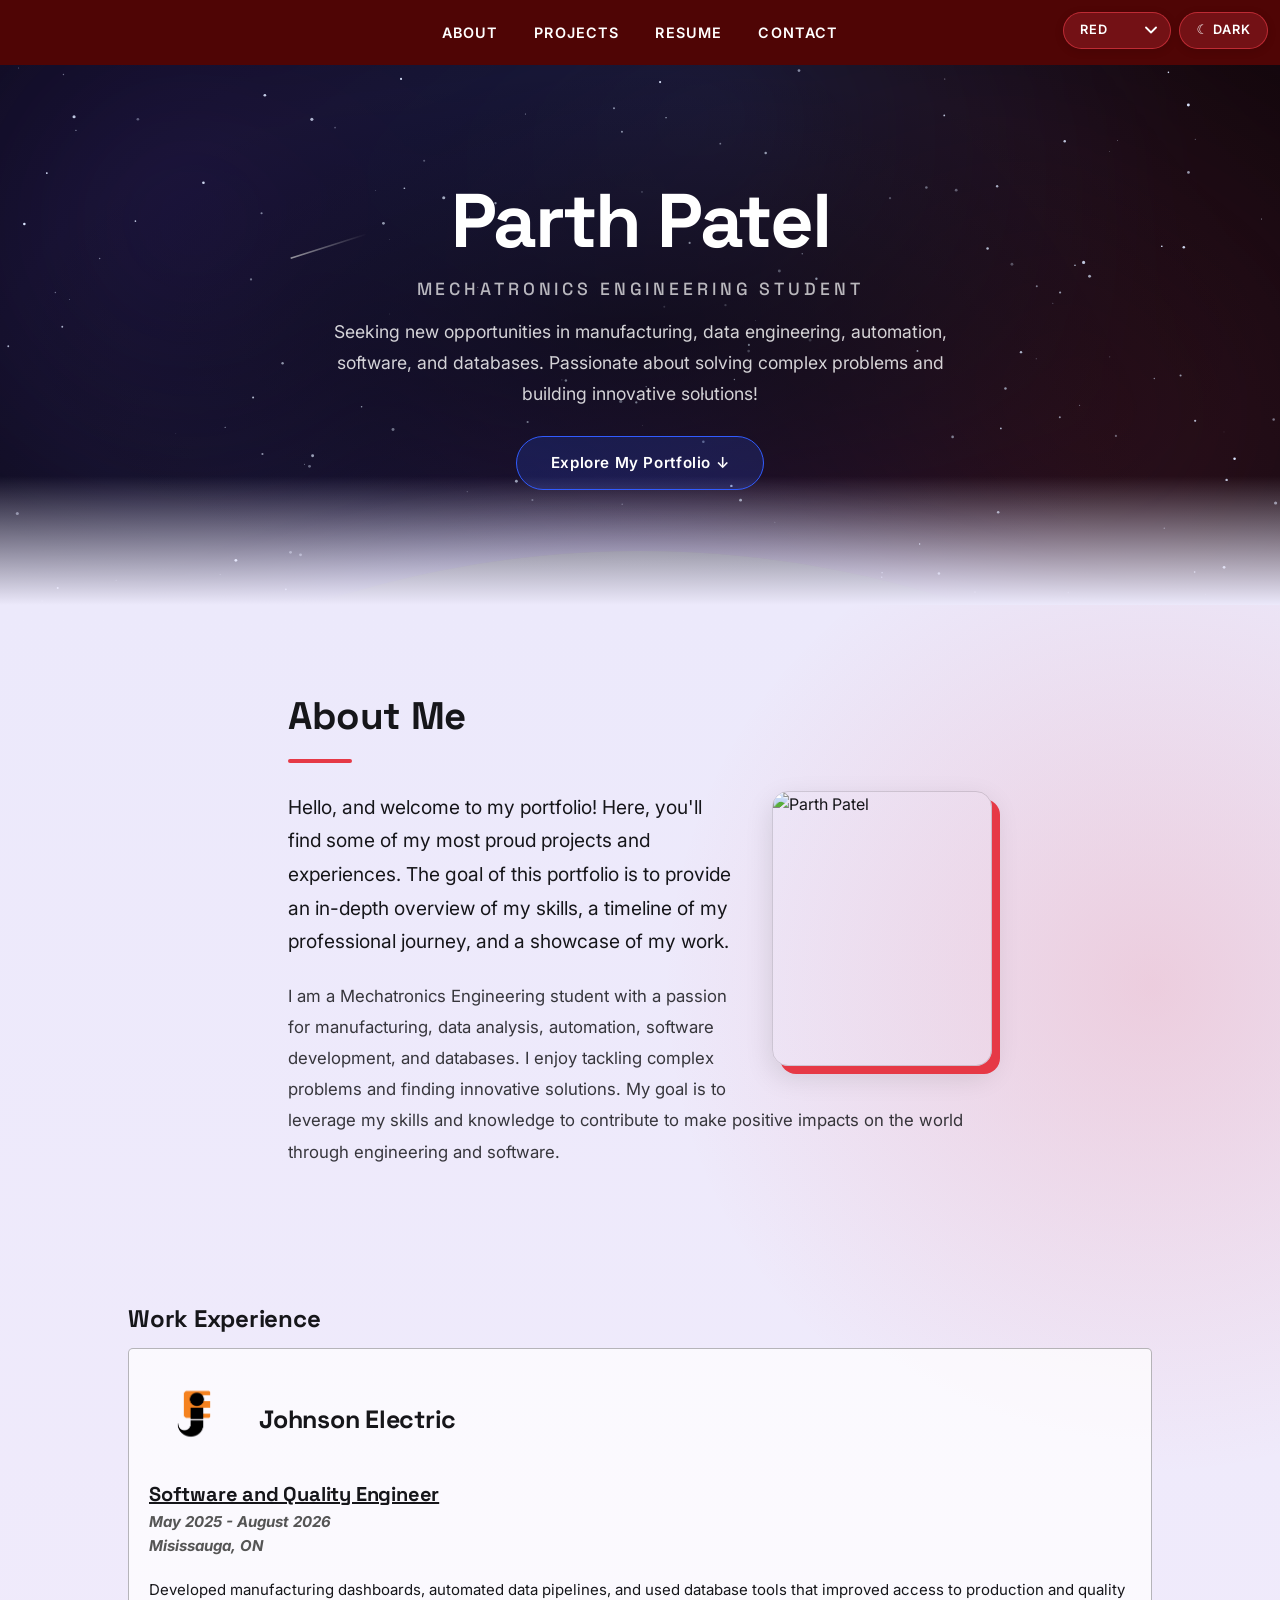
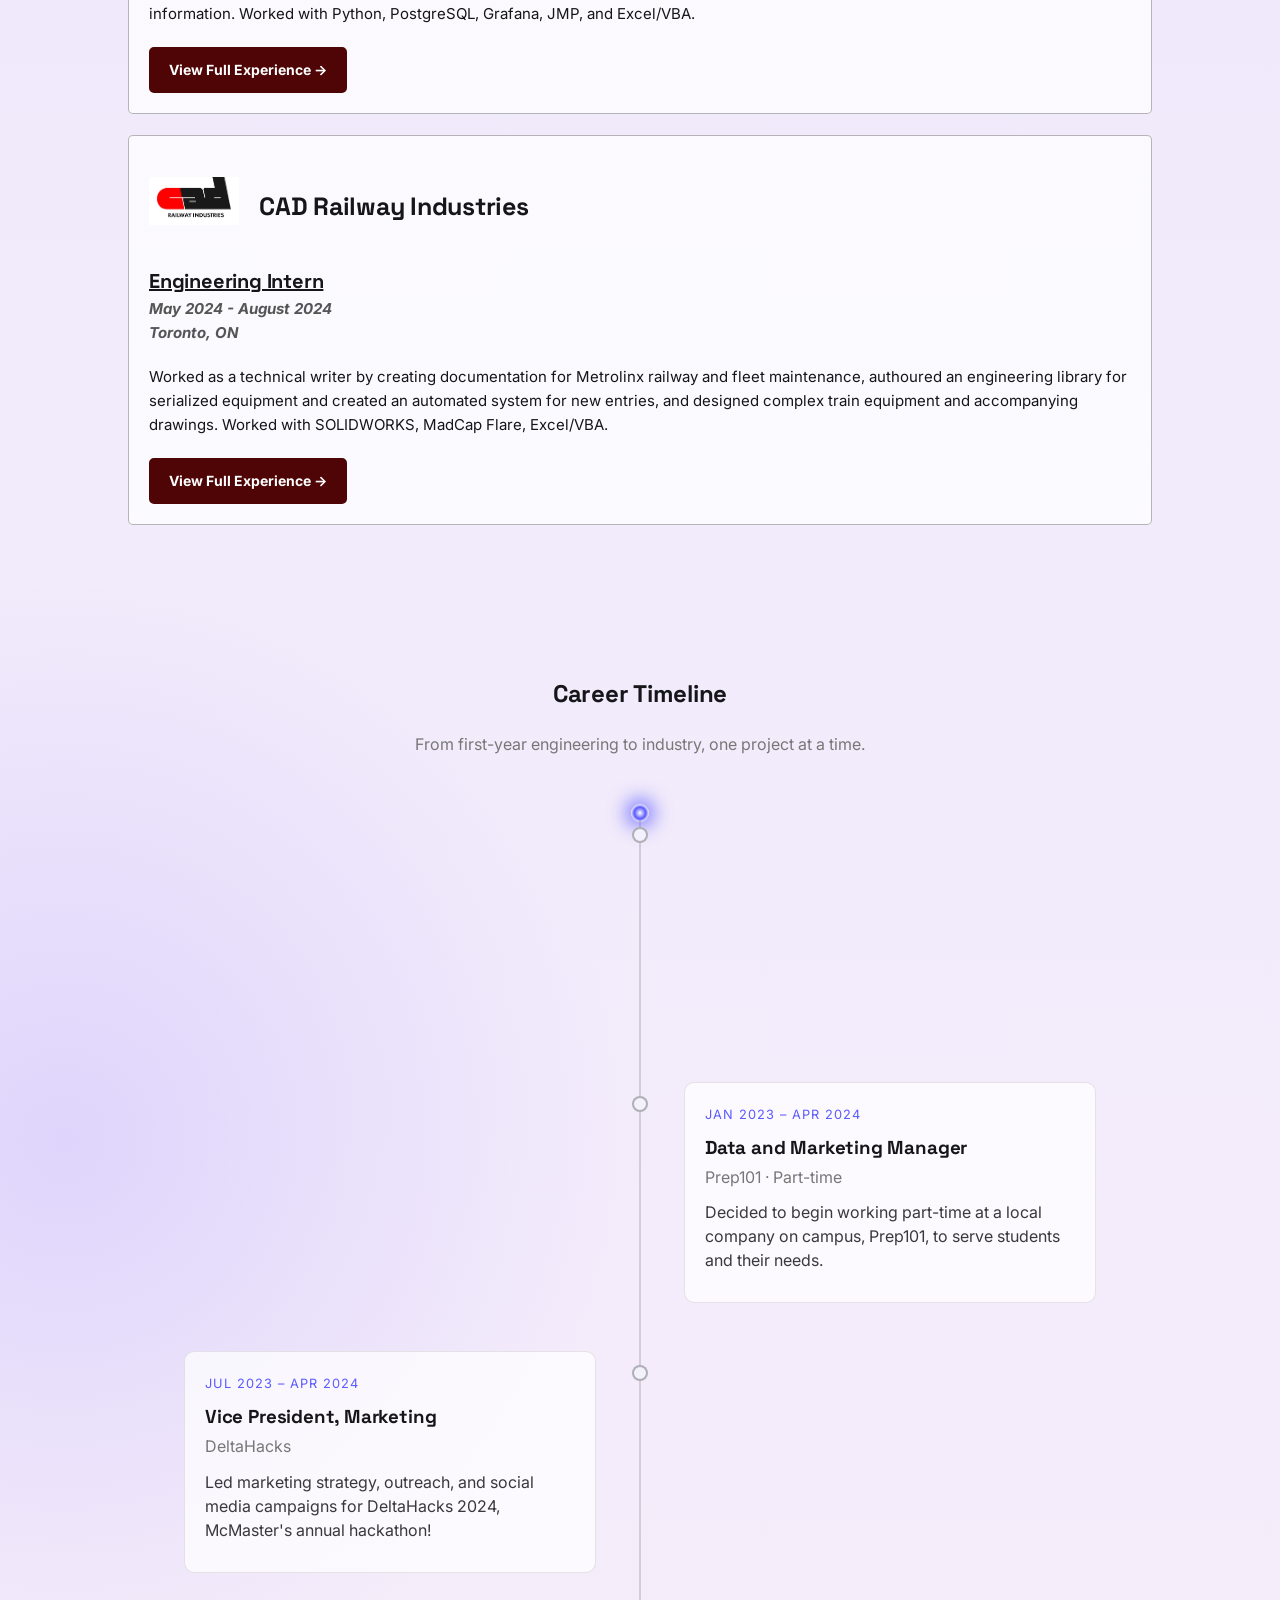
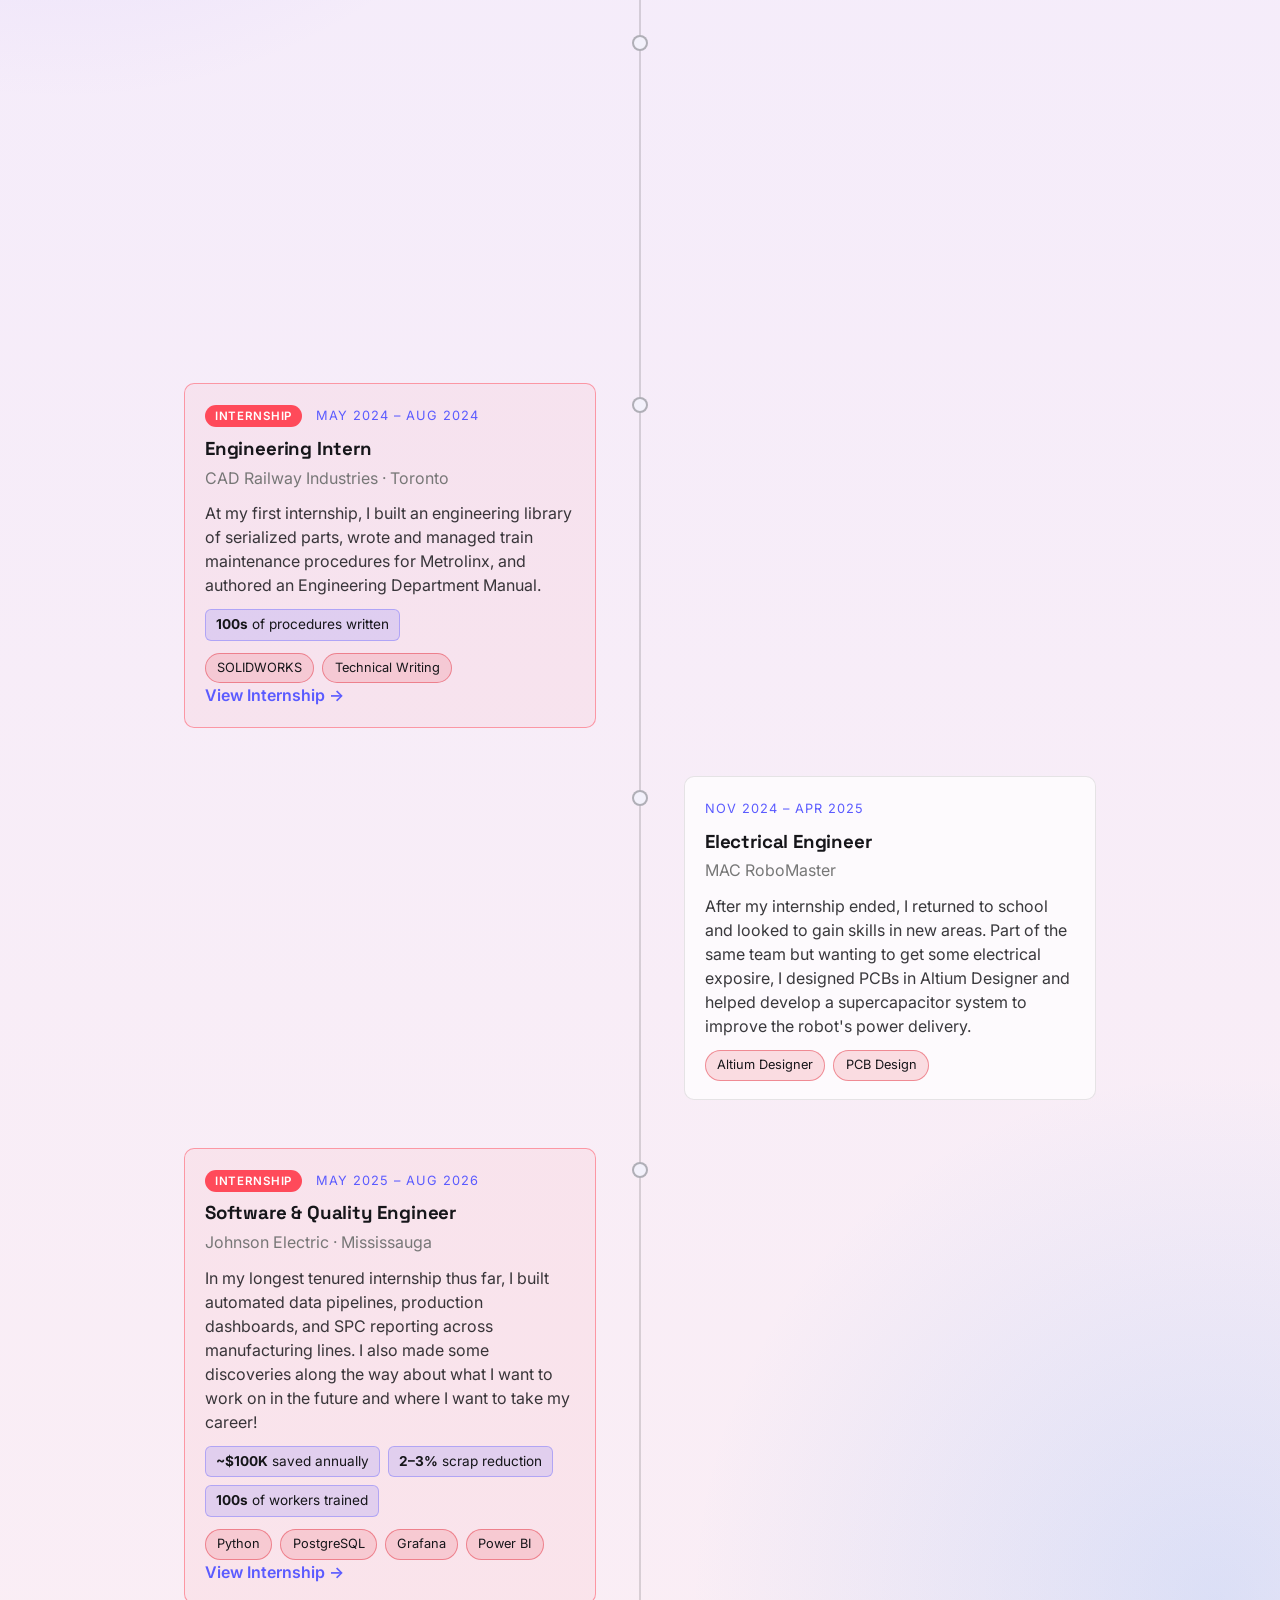
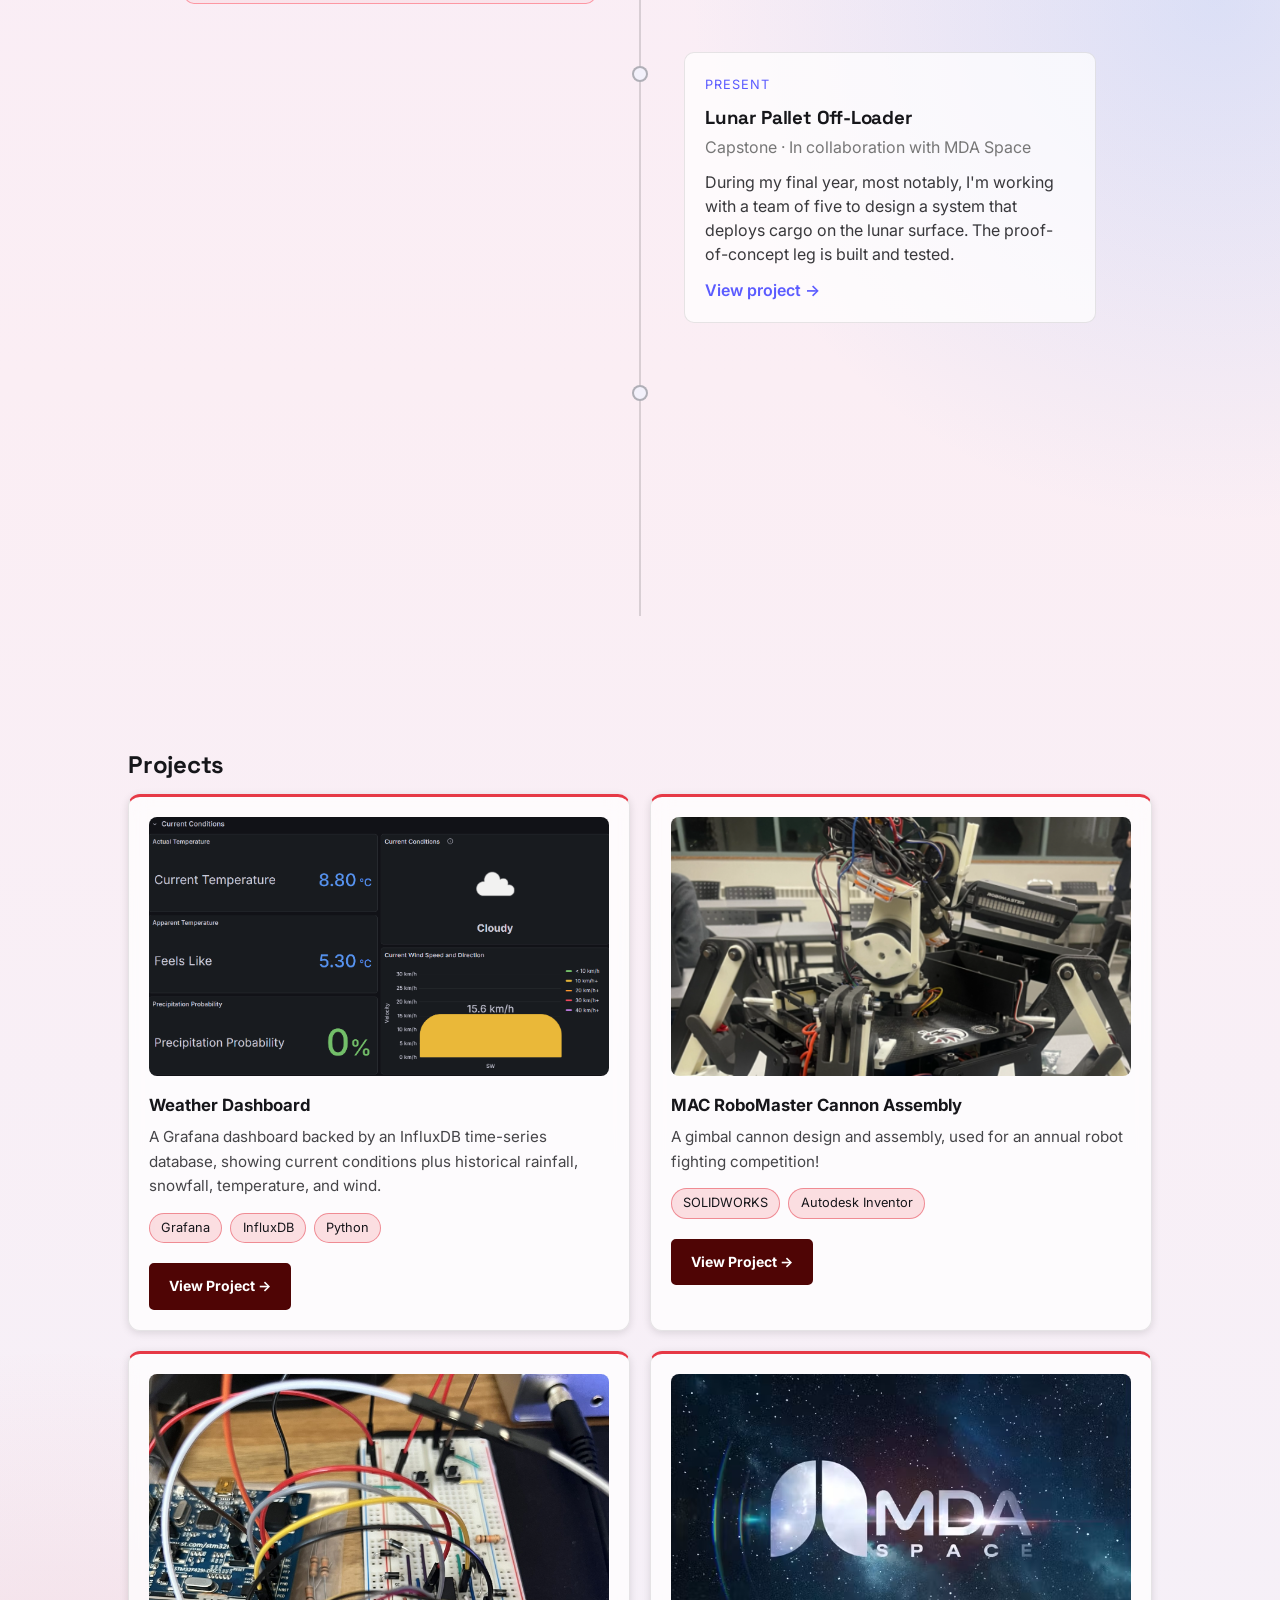
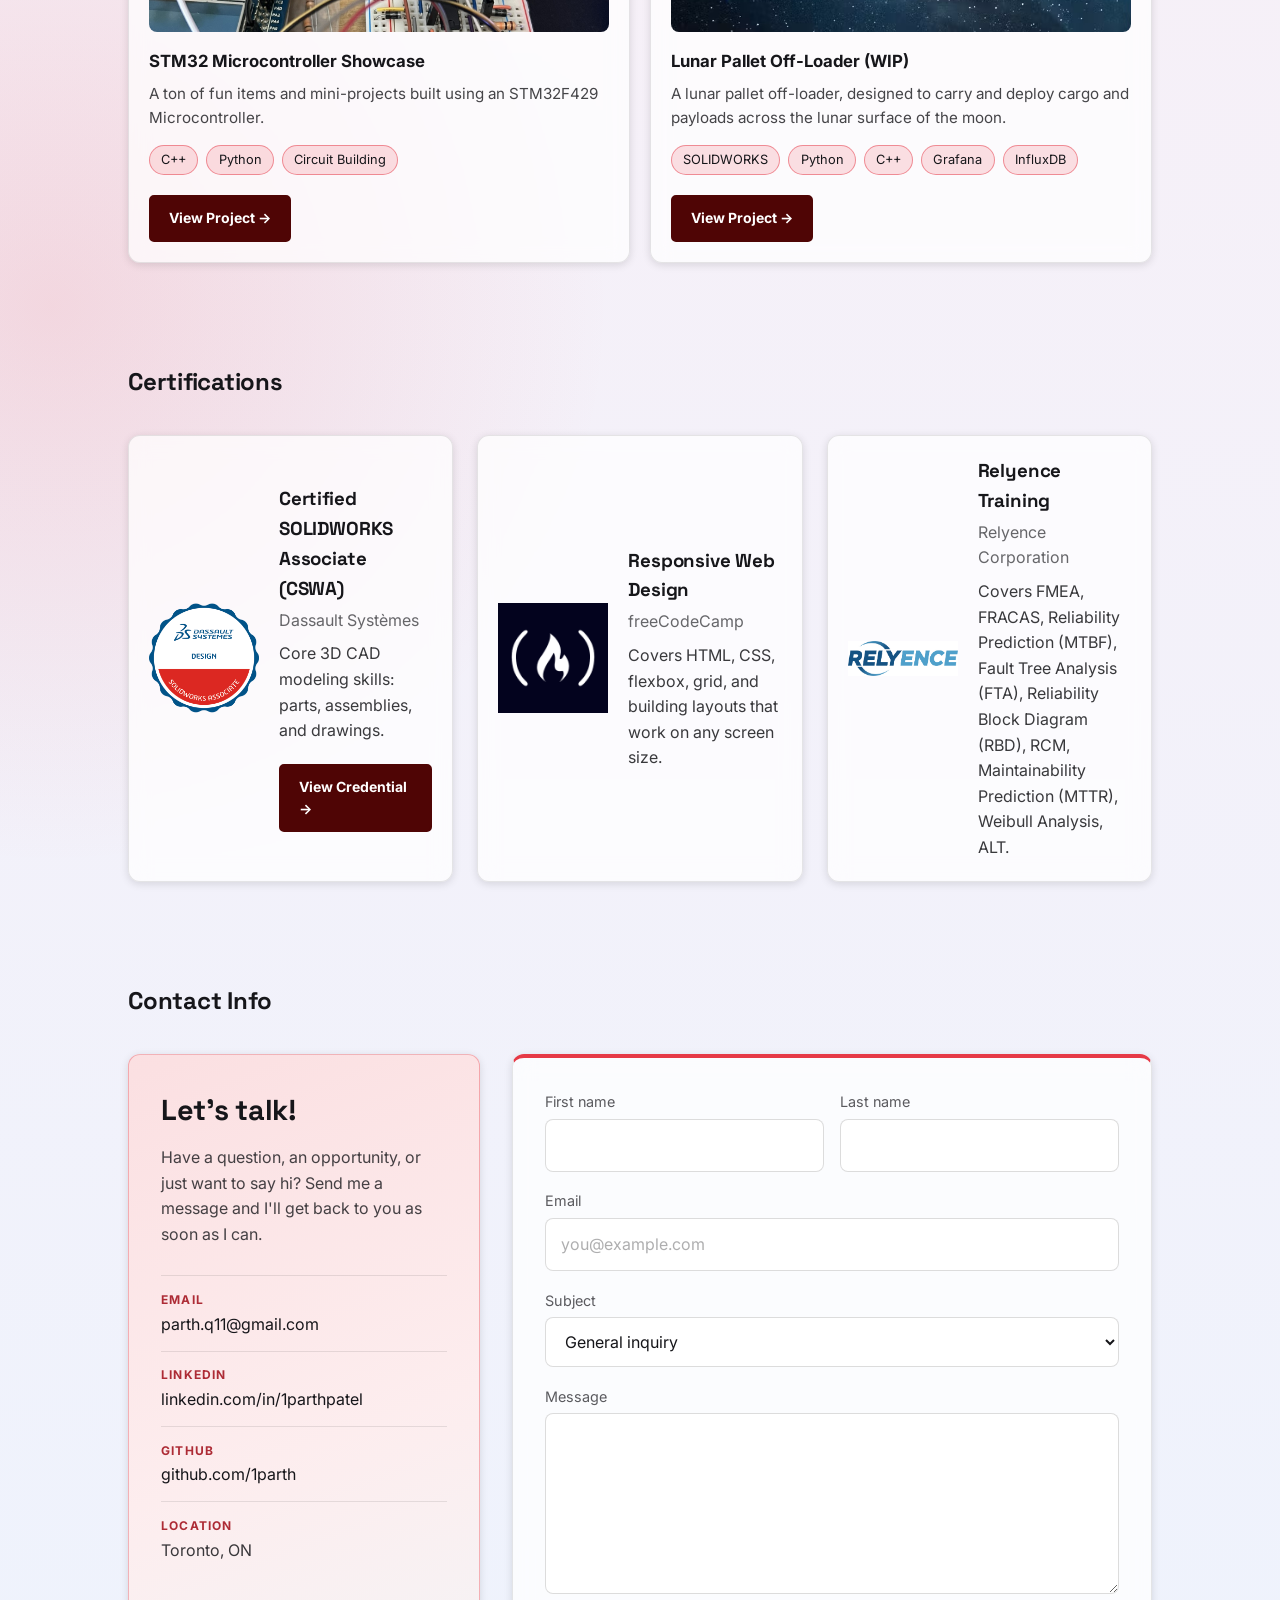
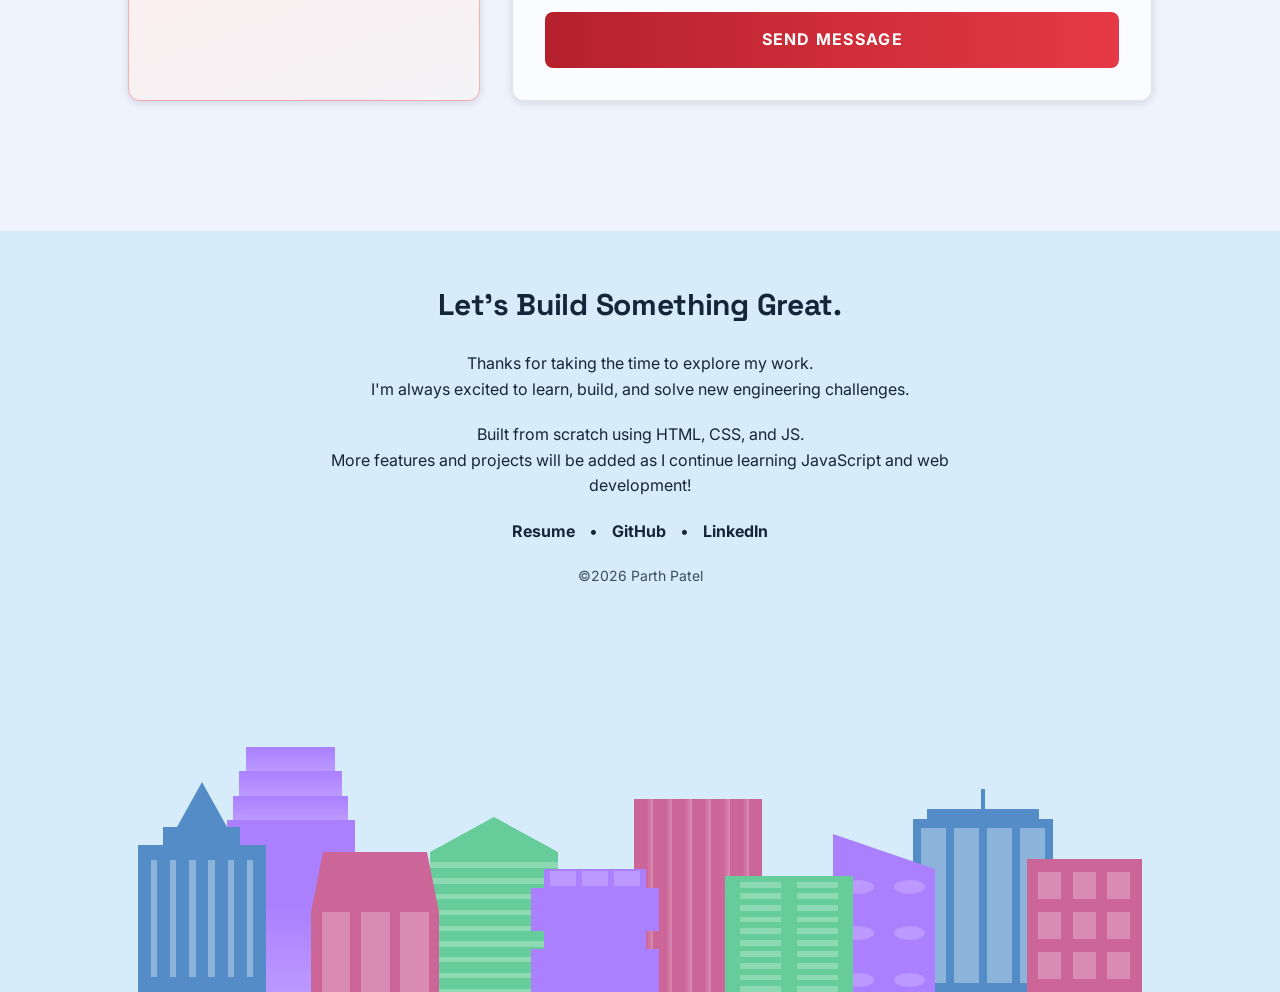
==== commit cb276f06: "edit to styles" ====
--- a/index.html
+++ b/index.html
@@ -193,7 +193,7 @@
                     <span><b>90%</b> firing accuracy</span>
                     <span><b>50%</b> faster firing</span>
                 </div>
-                <a class="timeline-link" href="robomaster-html.html">View project →</a>
+                <a class="timeline-link" href="robomaster.html">View project →</a>
             </div>
         </div>
 
@@ -210,6 +210,8 @@
                     <span><b>100s</b> of procedures written</span>
                 </div>
                 <div class="tags"><span>SOLIDWORKS</span><span>Technical Writing</span></div>
+                <a class="timeline-link" href="cad-railway-industries.html">View Internship →</a>
+
             </div>
         </div>
 
@@ -240,6 +242,8 @@
                     <span><b>100s</b> of workers trained</span>
                 </div>
                 <div class="tags"><span>Python</span><span>PostgreSQL</span><span>Grafana</span><span>Power BI</span></div>
+                <a class="timeline-link" href="johnson-electric.html">View Internship →</a>
+
             </div>
         </div>
 
--- a/styles.css
+++ b/styles.css
@@ -188,24 +188,47 @@
 .theme-controls button,
 .theme-controls select {
     font: inherit;
-    font-size: 0.85rem;
-    color: var(--text-strong);
-    background: var(--surface-input);
-    border: 1px solid var(--line-30);
+    font-size: 0.8rem;
+    font-weight: 600;
+    letter-spacing: 0.08em;
+    text-transform: uppercase;
+    color: var(--on-accent);
+    background-color: color-mix(in srgb, var(--accent) 24%, var(--accent-deep));
+    border: 1px solid color-mix(in srgb, var(--accent) 65%, transparent);
     border-radius: 999px;
-    padding: 0.35rem 0.8rem;
+    padding: 0.45rem 1rem;
     cursor: pointer;
-    box-shadow: 0 2px 8px var(--shadow);
+    box-shadow: 0 2px 10px var(--shadow);
+    transition: background-color 0.2s ease, border-color 0.2s ease, box-shadow 0.2s ease;
+}
+
+/* custom chevron so the dropdown matches the pills */
+.theme-controls select {
+    -webkit-appearance: none;
+    appearance: none;
+    padding-right: 2.2rem;
+    background-image: url("data:image/svg+xml,%3Csvg xmlns='http://www.w3.org/2000/svg' width='12' height='8' viewBox='0 0 12 8'%3E%3Cpath d='M1 1.5l5 5 5-5' fill='none' stroke='white' stroke-width='1.8' stroke-linecap='round' stroke-linejoin='round'/%3E%3C/svg%3E");
+    background-repeat: no-repeat;
+    background-position: right 0.85rem center;
+}
+
+.theme-controls select option {
+    color: var(--on-accent);
+    background: var(--accent-deep);
+    text-transform: none;
+    letter-spacing: normal;
 }
 
 .theme-controls button:hover,
 .theme-controls select:hover {
+    background-color: var(--accent);
     border-color: var(--accent);
+    box-shadow: 0 4px 14px var(--accent-glow);
 }
 
 .theme-controls button:focus-visible,
 .theme-controls select:focus-visible {
-    outline: 2px solid var(--accent);
+    outline: 2px solid var(--on-accent);
     outline-offset: 2px;
 }
 
@@ -1502,7 +1525,7 @@
     --tl-accent: #5b5bff;
     --tl-accent-2: #ff4a5a;
     padding: 80px 24px;
-    color: #eee;
+    color: var(--text-strong);
 }
 
 .timeline-heading {
@@ -1512,7 +1535,7 @@
 
 .timeline-intro {
     text-align: center;
-    color: #aaa;
+    color: var(--text-faint);
     margin-bottom: 56px;
 }
 
@@ -1530,7 +1553,7 @@
     left: 50%;
     width: 2px;
     transform: translateX(-50%);
-    background: rgba(255, 255, 255, 0.12);
+    background: var(--line-15);
 }
 
 .timeline-progress {
@@ -1579,8 +1602,8 @@
     height: 16px;
     box-sizing: border-box;
     border-radius: 50%;
-    background: #222;
-    border: 2px solid #555;
+    background: var(--bg);
+    border: 2px solid var(--line-30);
     z-index: 2;
     transition: background 0.4s ease, border-color 0.4s ease, box-shadow 0.4s ease;
 }
@@ -1589,7 +1612,7 @@
 
 .timeline-item.active .timeline-dot {
     background: var(--tl-accent);
-    border-color: #fff;
+    border-color: var(--text-strong);
     box-shadow: 0 0 14px var(--tl-accent);
 }
 .timeline-item.key.active .timeline-dot {
@@ -1599,8 +1622,8 @@
 
 /* cards */
 .timeline-card {
-    background: rgba(255, 255, 255, 0.04);
-    border: 1px solid rgba(255, 255, 255, 0.1);
+    background: var(--surface);
+    border: 1px solid var(--line-10);
     border-radius: 10px;
     padding: 18px 20px;
     text-align: left;
@@ -1632,8 +1655,8 @@
     color: var(--tl-accent);
 }
 .timeline-card h3 { margin: 6px 0 2px; }
-.timeline-card h4 { margin: 0 0 10px; font-weight: 400; color: #aaa; }
-.timeline-card p  { margin: 0 0 12px; line-height: 1.5; color: #ddd; }
+.timeline-card h4 { margin: 0 0 10px; font-weight: 400; color: var(--text-faint); }
+.timeline-card p  { margin: 0 0 12px; line-height: 1.5; color: var(--text-85); }
 
 .timeline-badge {
     display: inline-block;
@@ -1661,7 +1684,7 @@
     background: rgba(91, 91, 255, 0.15);
     border: 1px solid rgba(91, 91, 255, 0.35);
 }
-.timeline-stats b { color: #fff; }
+.timeline-stats b { color: var(--text-strong); }
 
 .timeline-link {
     color: var(--tl-accent);
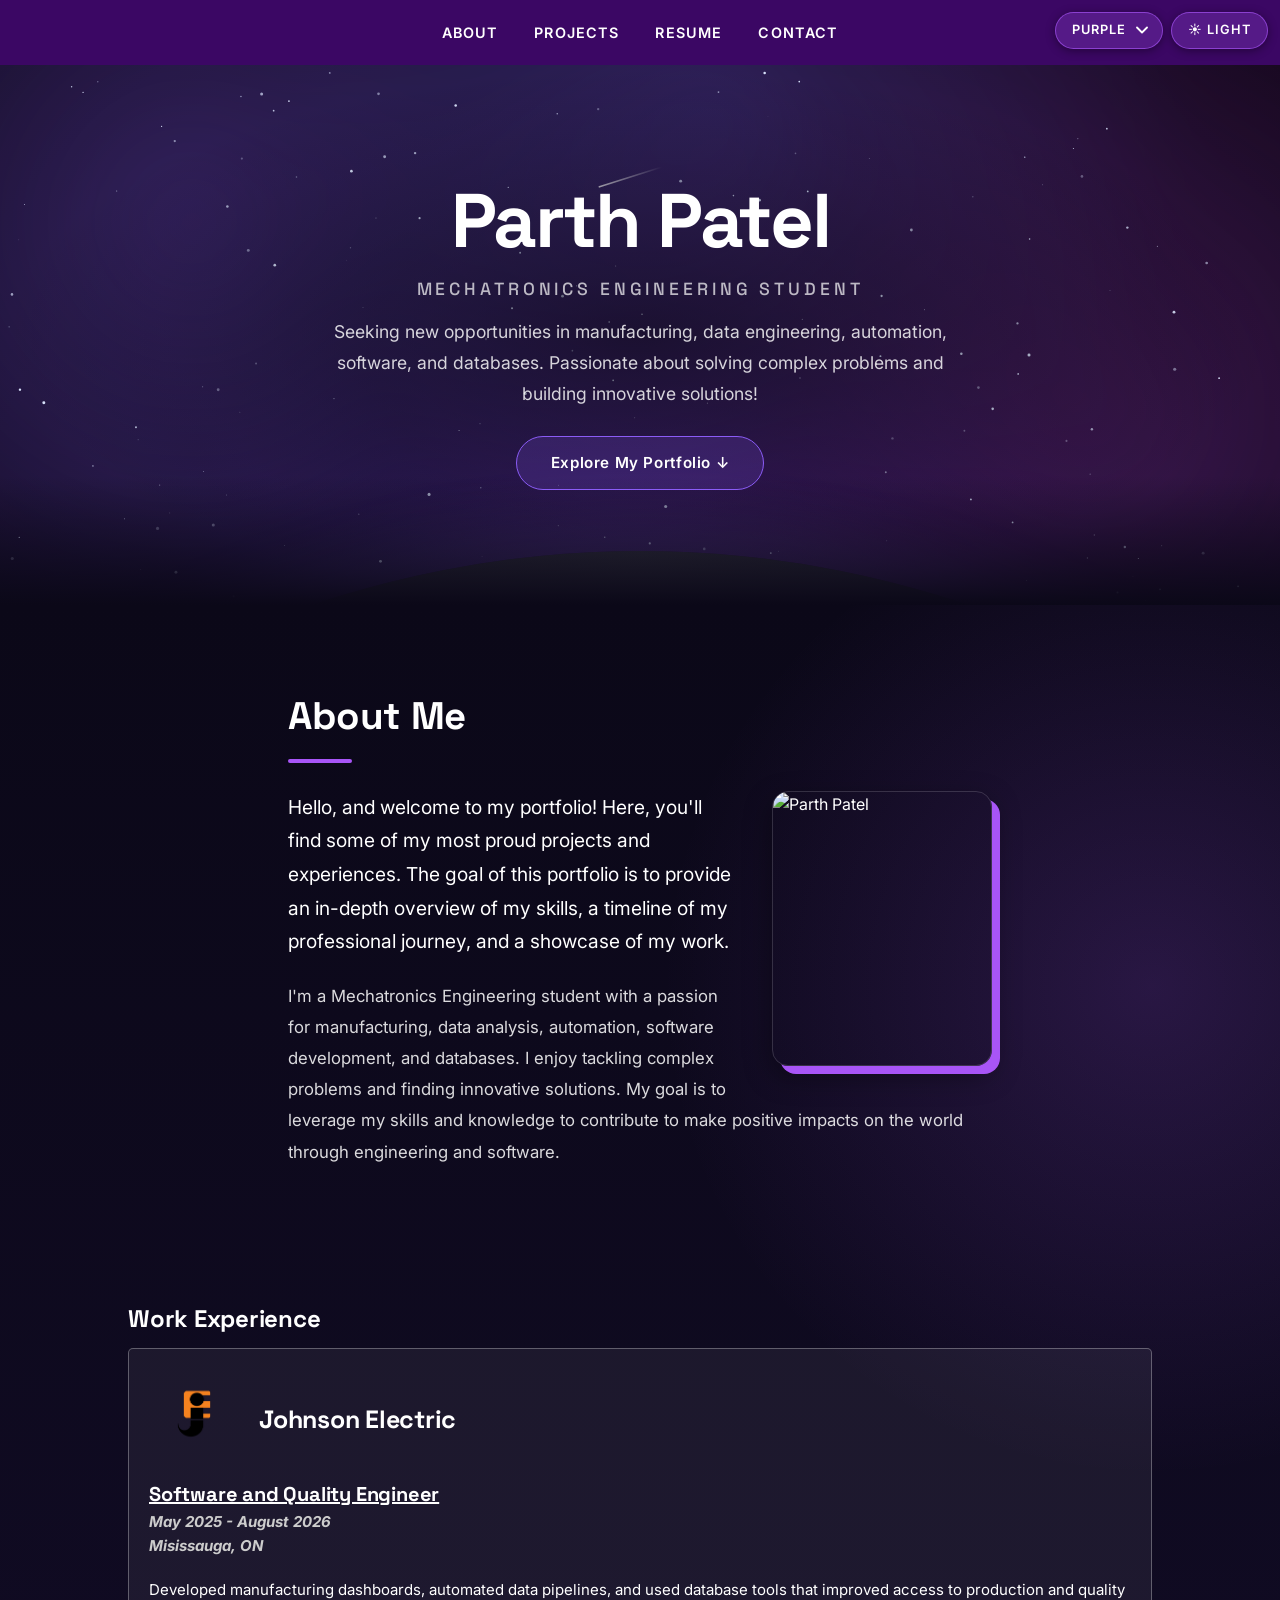
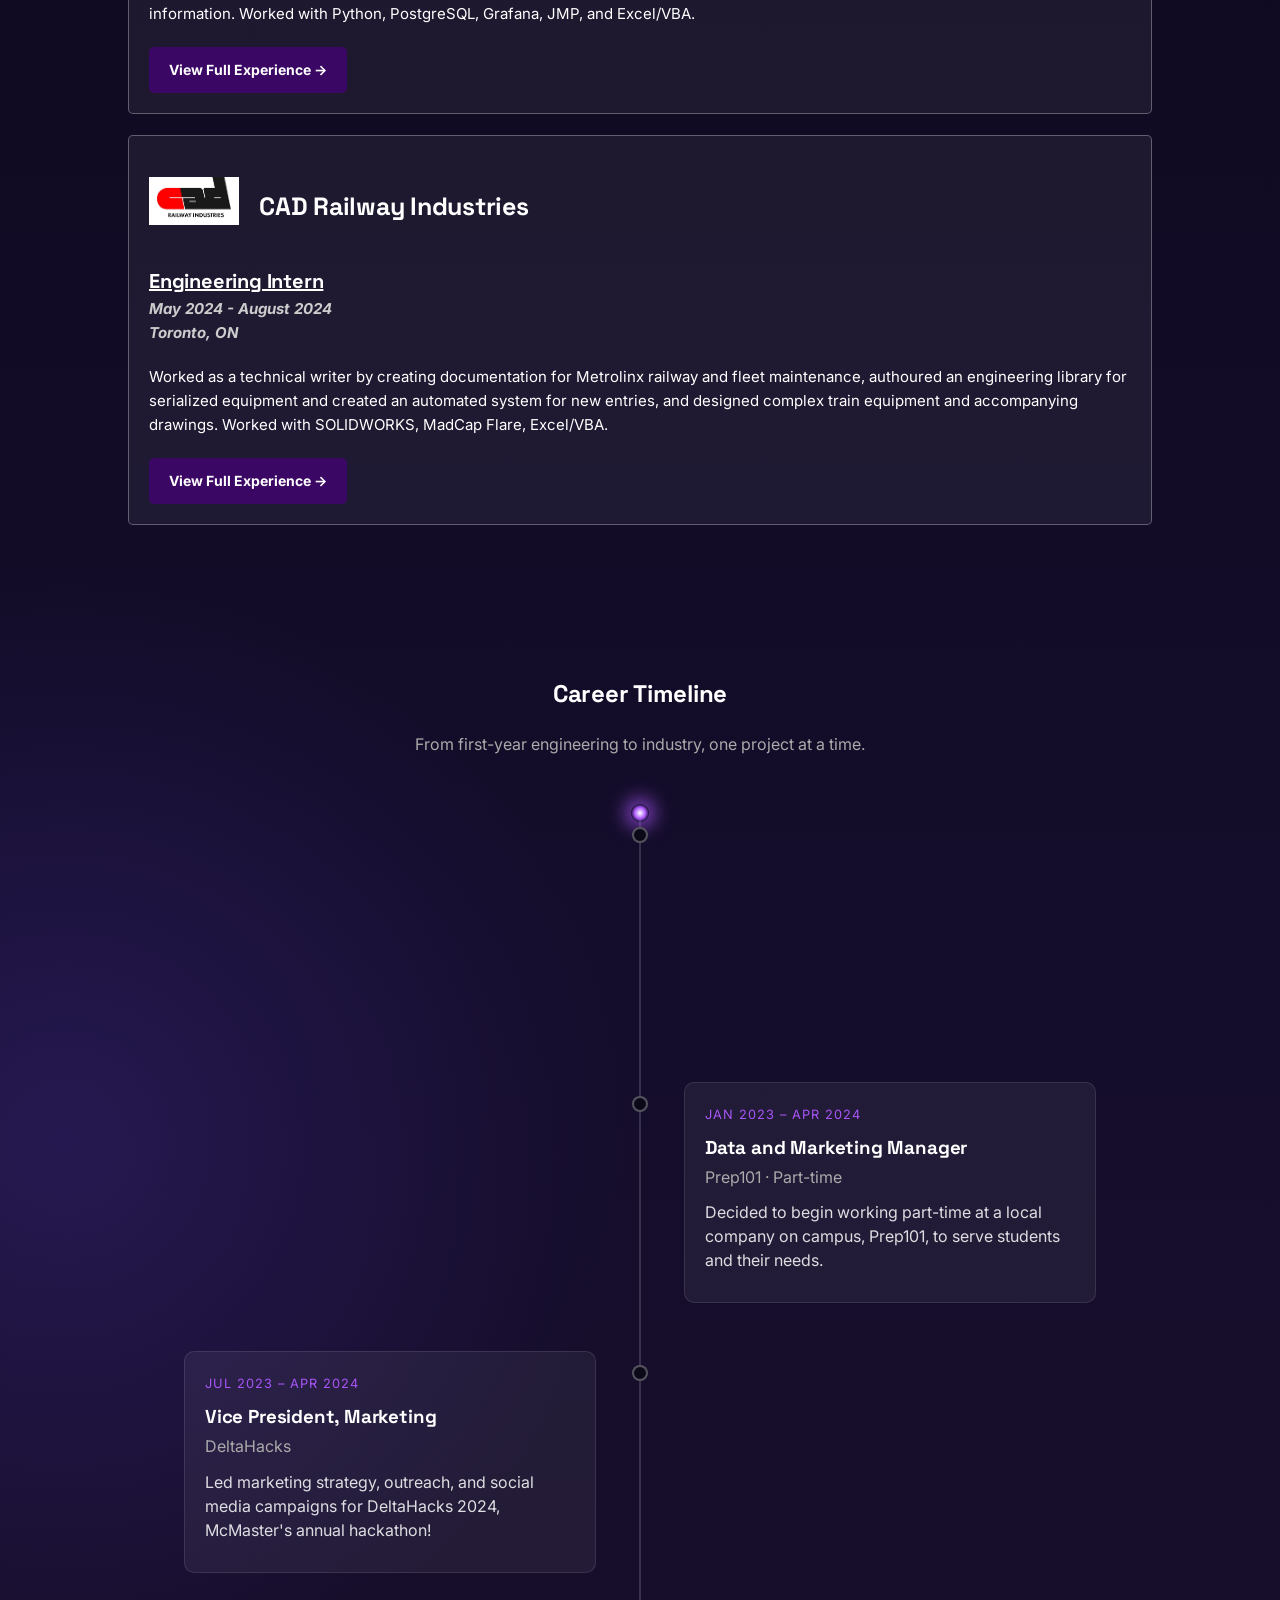
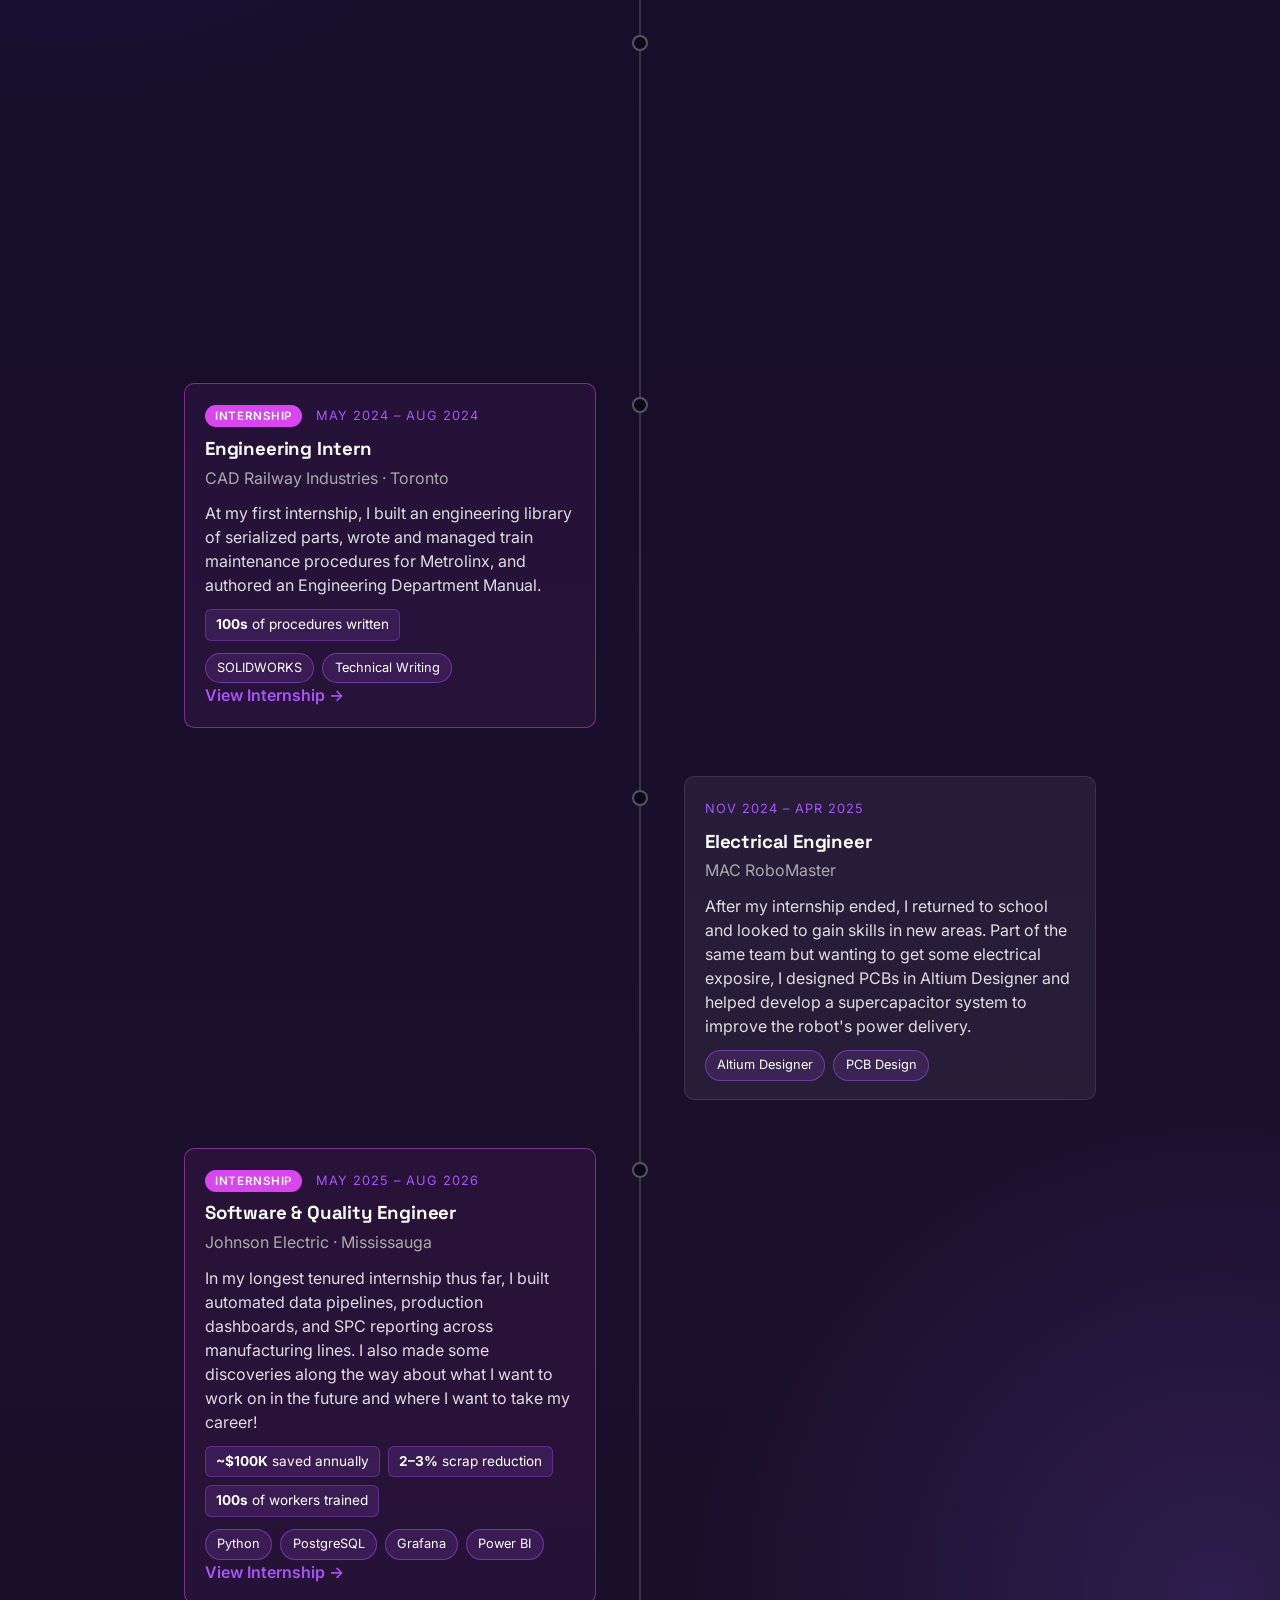
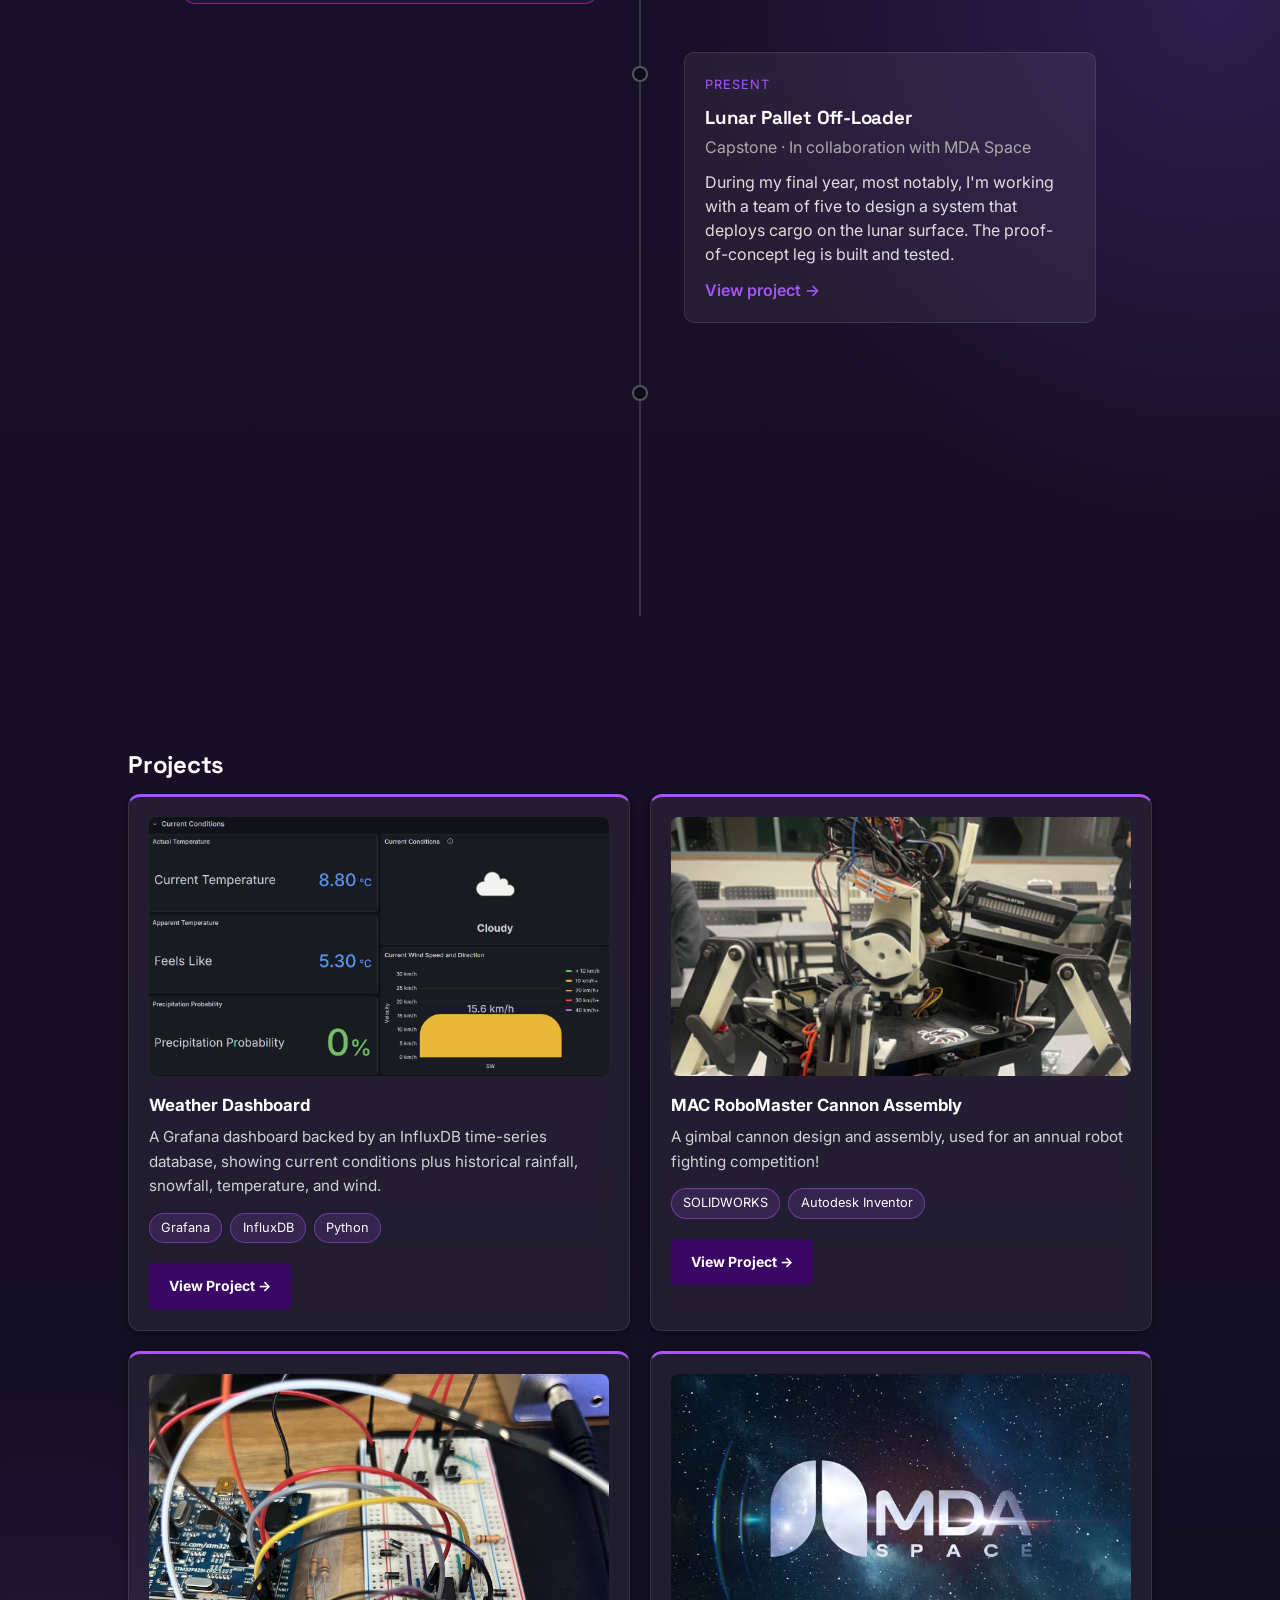
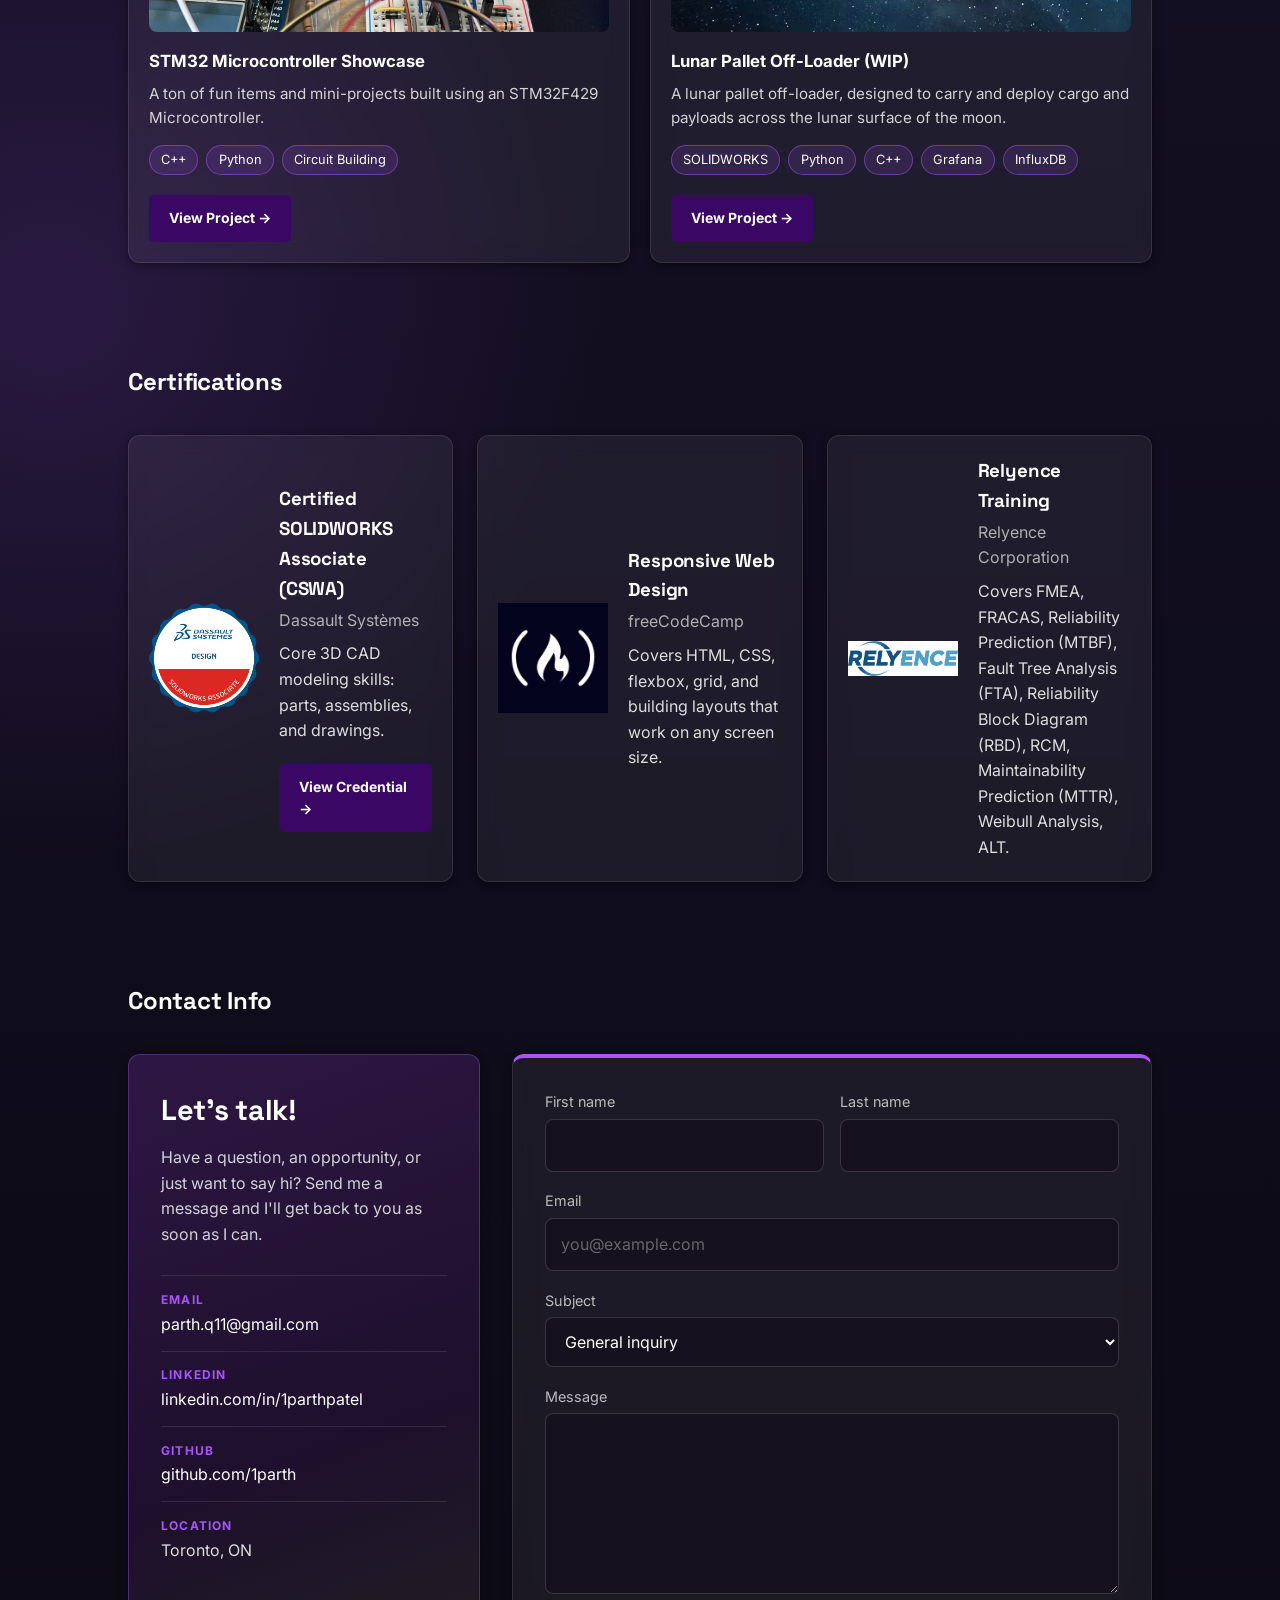
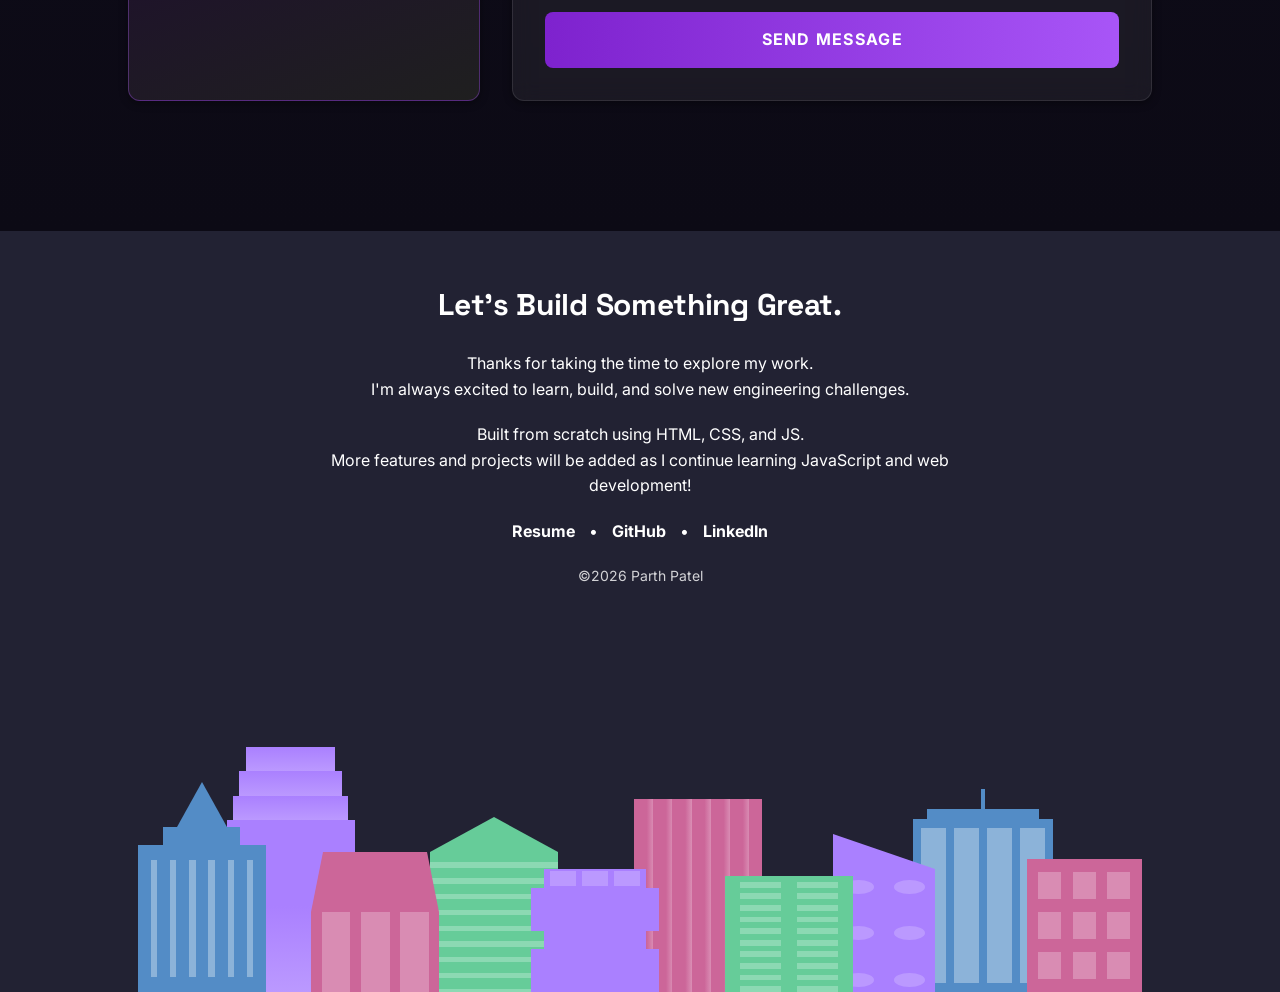
==== commit a50aa7d7: "misc" ====
--- a/index.html
+++ b/index.html
@@ -67,7 +67,7 @@
         a timeline of my professional journey, and a showcase of my work.
     </p>
     <p>
-        I am a Mechatronics Engineering student with a passion for manufacturing, data analysis, automation, software development, and databases. I enjoy tackling complex problems and finding innovative solutions.
+        I'm a Mechatronics Engineering student with a passion for manufacturing, data analysis, automation, software development, and databases. I enjoy tackling complex problems and finding innovative solutions.
         My goal is to leverage my skills and knowledge to contribute to make positive impacts on the world through engineering and software.
     </p>
         </div>
--- a/styles.css
+++ b/styles.css
@@ -11,9 +11,10 @@
     color-scheme: dark;
 
     /* ---- accent (buttons, borders, highlights) ---- */
-    --accent: #e63946;
-    --accent-dark: #b5202c;        /* gradient end on the submit button */
-    --accent-deep: #4f0505;        /* header + "view experience" button */
+    --accent: #a855f7;
+    --accent-dark: #7e22ce;        /* gradient end on the submit button */
+    --accent-deep: #3b0764;        /* header + "view experience" button */
+    --accent-hot: #d946ef;         /* second accent: timeline highlights */
     --accent-text: var(--accent);  /* accent used as text colour */
     --on-accent: #ffffff;          /* text that sits on accent / deep backgrounds */
     --btn-hover-text: #ffffff;
@@ -61,15 +62,15 @@
 
     /* ---- hero banner (space scene; kept dark in every theme) ---- */
     --hero-text: #ffffff;
-    --hero-accent: #315cff;
+    --hero-accent: #8b5cf6;
     --hero-glow: color-mix(in srgb, var(--hero-accent) 50%, transparent);
-    --hero-bg: radial-gradient(ellipse at 50% 110%, #1a1033 0%, #0c0c16 55%, #05050a 100%);
+    --hero-bg: radial-gradient(ellipse at 50% 110%, #2a1458 0%, #120b25 55%, #07040f 100%);
     --hero-nebula:
-        radial-gradient(circle at 25% 35%, rgba(90, 60, 200, 0.25), transparent 45%),
-        radial-gradient(circle at 75% 60%, rgba(160, 30, 50, 0.22), transparent 50%),
-        radial-gradient(circle at 55% 20%, rgba(40, 90, 200, 0.18), transparent 40%);
+        radial-gradient(circle at 25% 35%, rgba(139, 92, 246, 0.30), transparent 45%),
+        radial-gradient(circle at 75% 60%, rgba(217, 70, 239, 0.20), transparent 50%),
+        radial-gradient(circle at 55% 20%, rgba(99, 102, 241, 0.20), transparent 40%);
     --hero-moon: radial-gradient(circle at 50% 0%, #3b3b48 0%, #1b1b24 35%, #08080d 70%);
-    --hero-moon-glow: rgba(130, 140, 255, 0.25);
+    --hero-moon-glow: rgba(167, 139, 250, 0.30);
     --hero-shade: rgba(5, 5, 10, 0.55);
 
     /* ---- skyline buildings ---- */
@@ -124,22 +125,32 @@
 }
 
 /* ---------------- ACCENT PRESETS ---------------- */
+:root[data-accent="red"] {
+    --accent: #e63946;
+    --accent-dark: #b5202c;
+    --accent-deep: #4f0505;
+    --accent-hot: #ff4a5a;
+}
+
 :root[data-accent="blue"] {
     --accent: #3b82f6;
     --accent-dark: #1d4ed8;
     --accent-deep: #0b2a5b;
+    --accent-hot: #60a5fa;
 }
 
 :root[data-accent="green"] {
     --accent: #22c55e;
     --accent-dark: #15803d;
     --accent-deep: #064e2b;
+    --accent-hot: #4ade80;
 }
 
 :root[data-accent="purple"] {
     --accent: #a855f7;
     --accent-dark: #7e22ce;
     --accent-deep: #3b0764;
+    --accent-hot: #d946ef;
 }
 
 /* ---------------- DERIVED TOKENS (no need to edit) ---------------- */
@@ -1522,8 +1533,8 @@
 
 /* ---------- CAREER TIMELINE ---------- */
 .timeline-section {
-    --tl-accent: #5b5bff;
-    --tl-accent-2: #ff4a5a;
+    --tl-accent: var(--accent);
+    --tl-accent-2: var(--accent-hot);
     padding: 80px 24px;
     color: var(--text-strong);
 }
@@ -1575,7 +1586,7 @@
     transform: translate(-50%, -50%);
     border-radius: 50%;
     background: radial-gradient(circle, #fff 0%, var(--tl-accent) 45%, transparent 70%);
-    box-shadow: 0 0 18px 6px rgba(91, 91, 255, 0.7);
+    box-shadow: 0 0 18px 6px color-mix(in srgb, var(--tl-accent) 70%, transparent);
     animation: spark-pulse 1.6s ease-in-out infinite;
     z-index: 3;
 }
@@ -1629,8 +1640,8 @@
     text-align: left;
 }
 .timeline-item.key .timeline-card {
-    border-color: rgba(255, 74, 90, 0.5);
-    background: rgba(255, 74, 90, 0.06);
+    border-color: color-mix(in srgb, var(--tl-accent-2) 50%, transparent);
+    background: color-mix(in srgb, var(--tl-accent-2) 7%, transparent);
 }
 .timeline-item.future .timeline-card {
     border-style: dashed;
@@ -1681,8 +1692,8 @@
     padding: 4px 10px;
     border-radius: 6px;
     font-size: 0.85rem;
-    background: rgba(91, 91, 255, 0.15);
-    border: 1px solid rgba(91, 91, 255, 0.35);
+    background: var(--accent-tint);
+    border: 1px solid var(--accent-border-soft);
 }
 .timeline-stats b { color: var(--text-strong); }
 
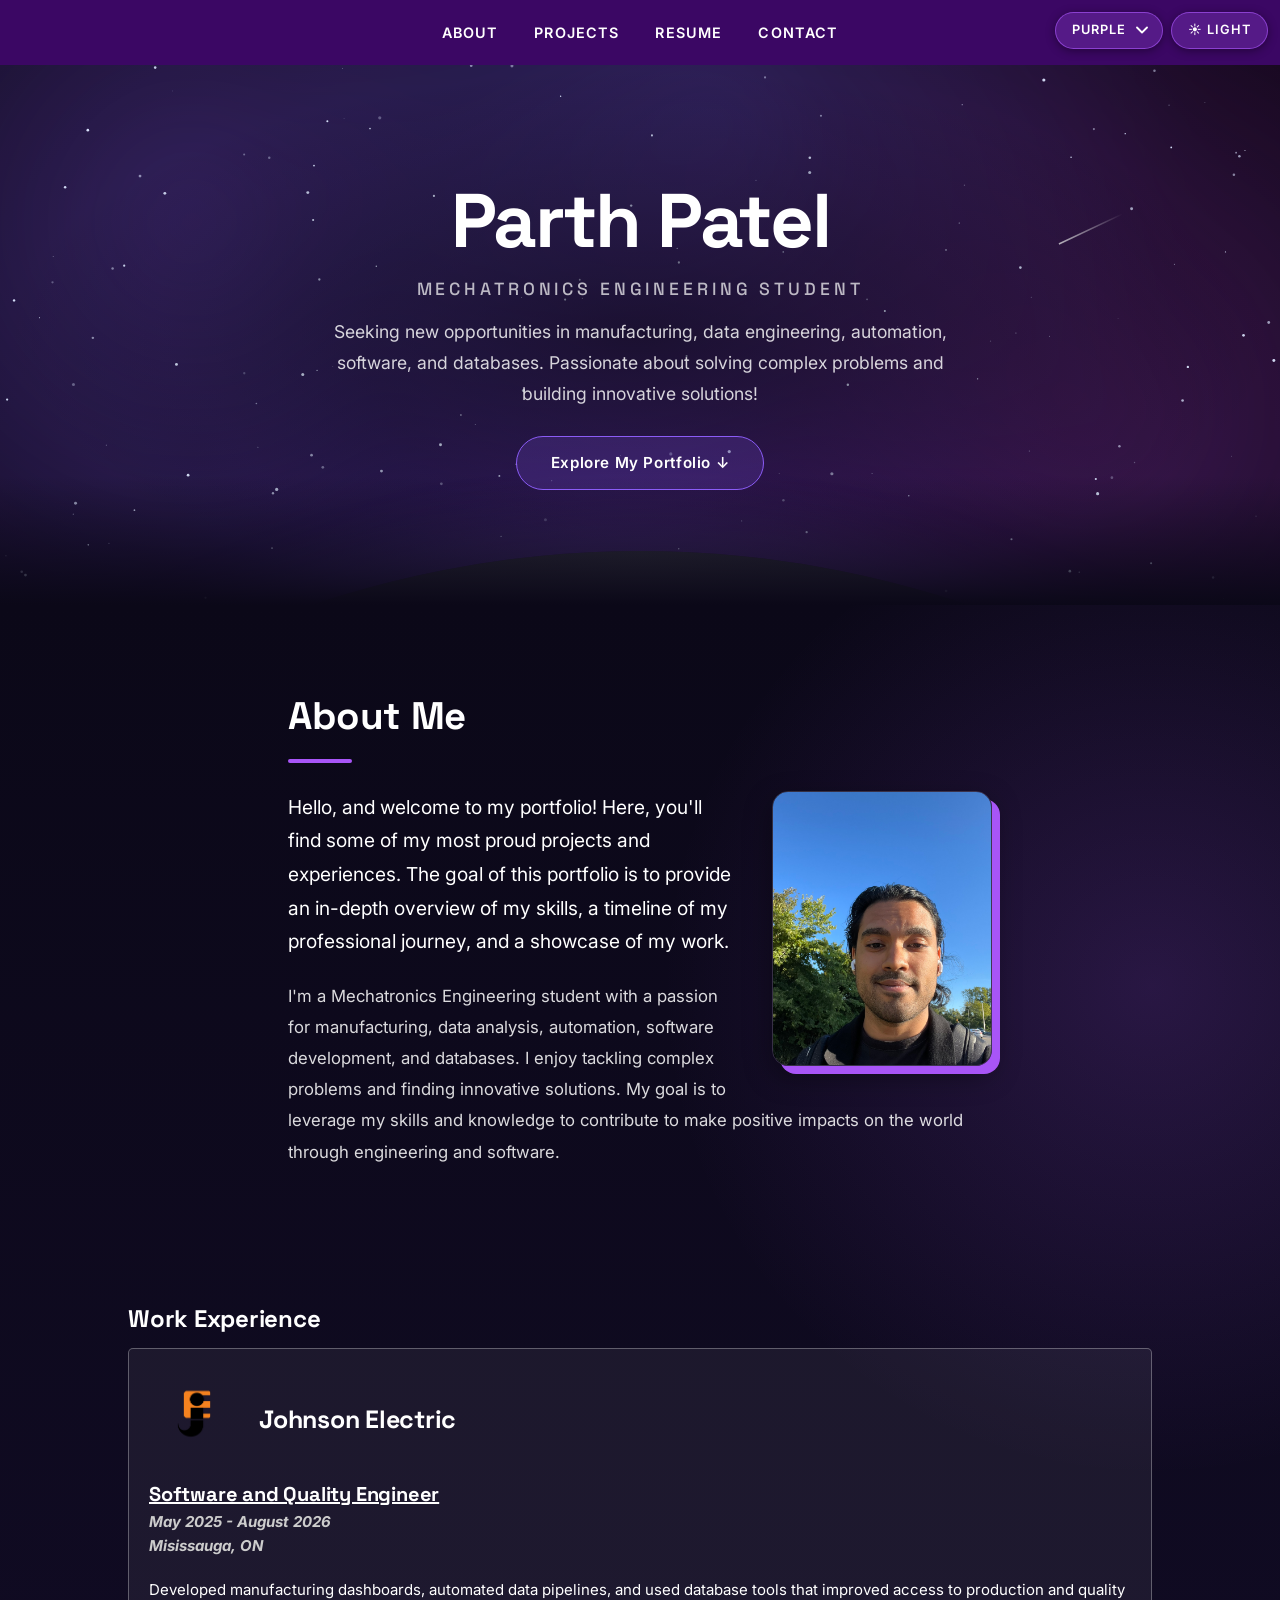
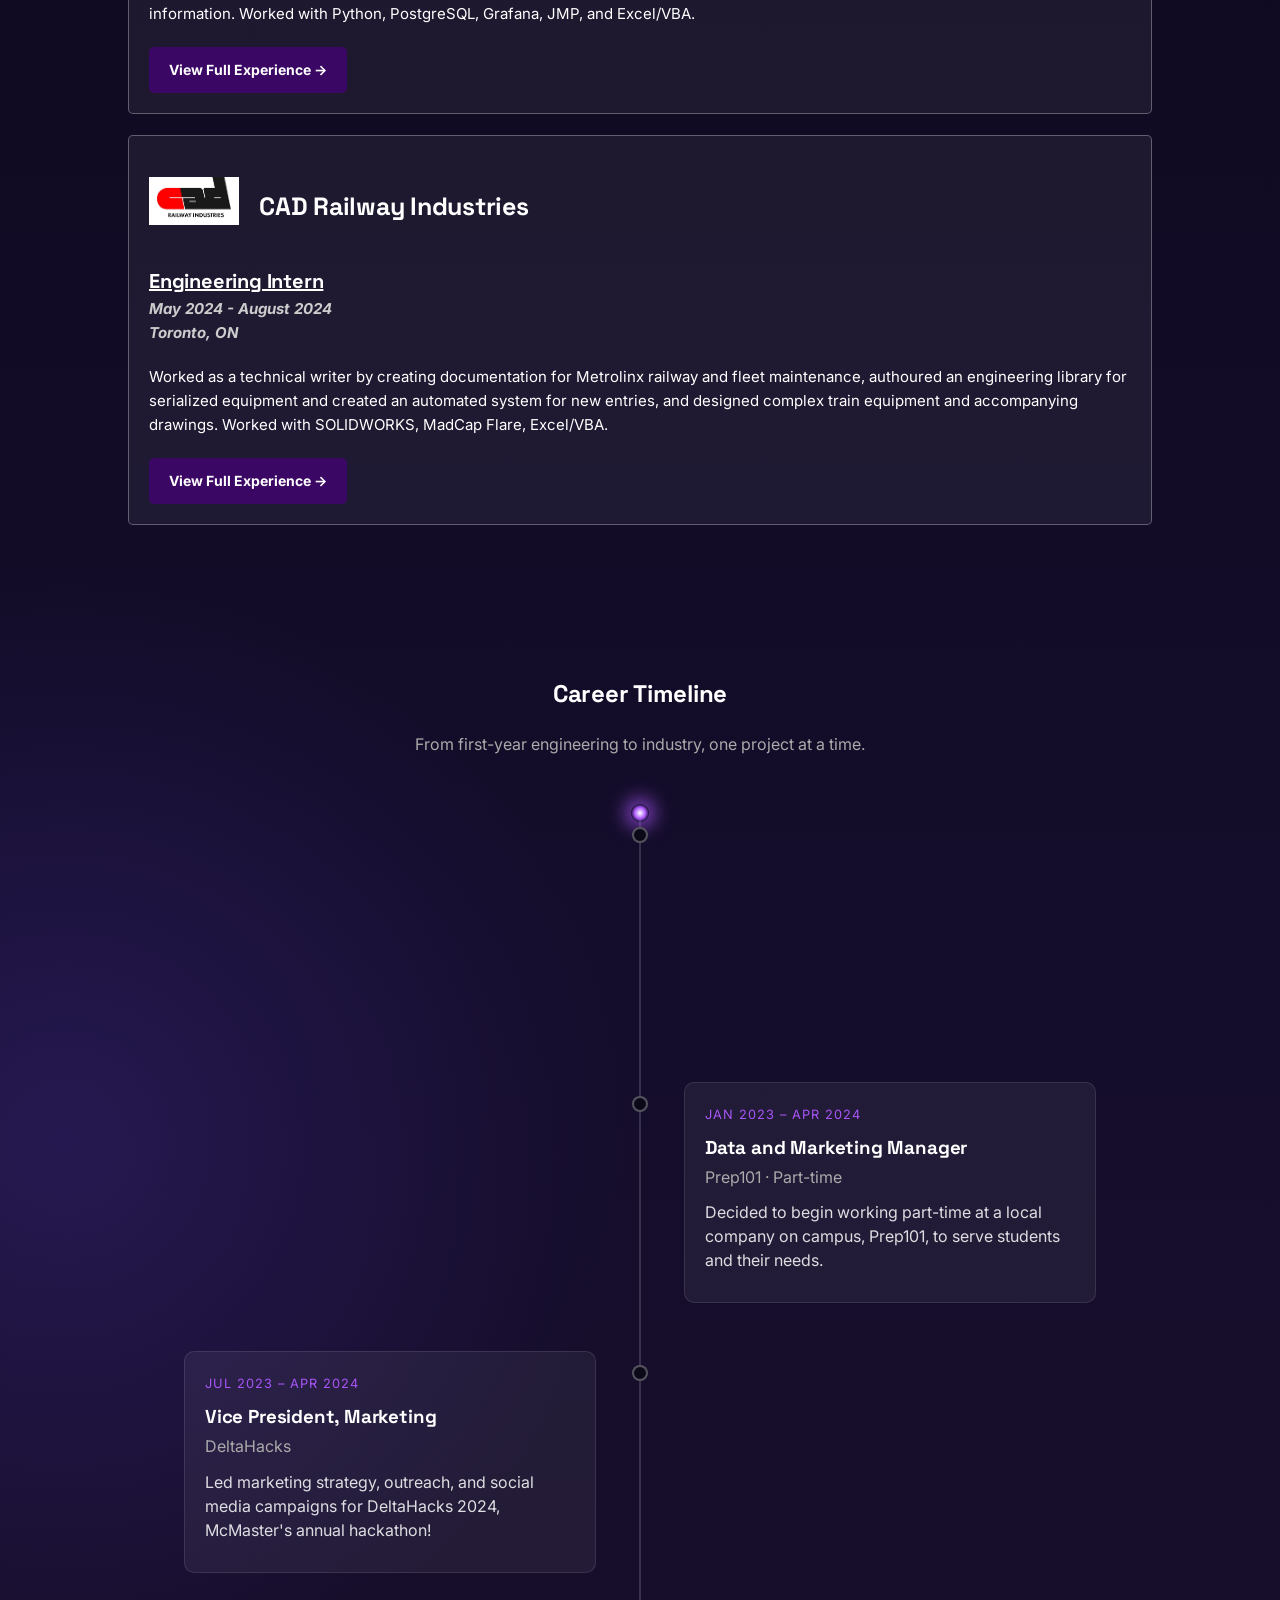
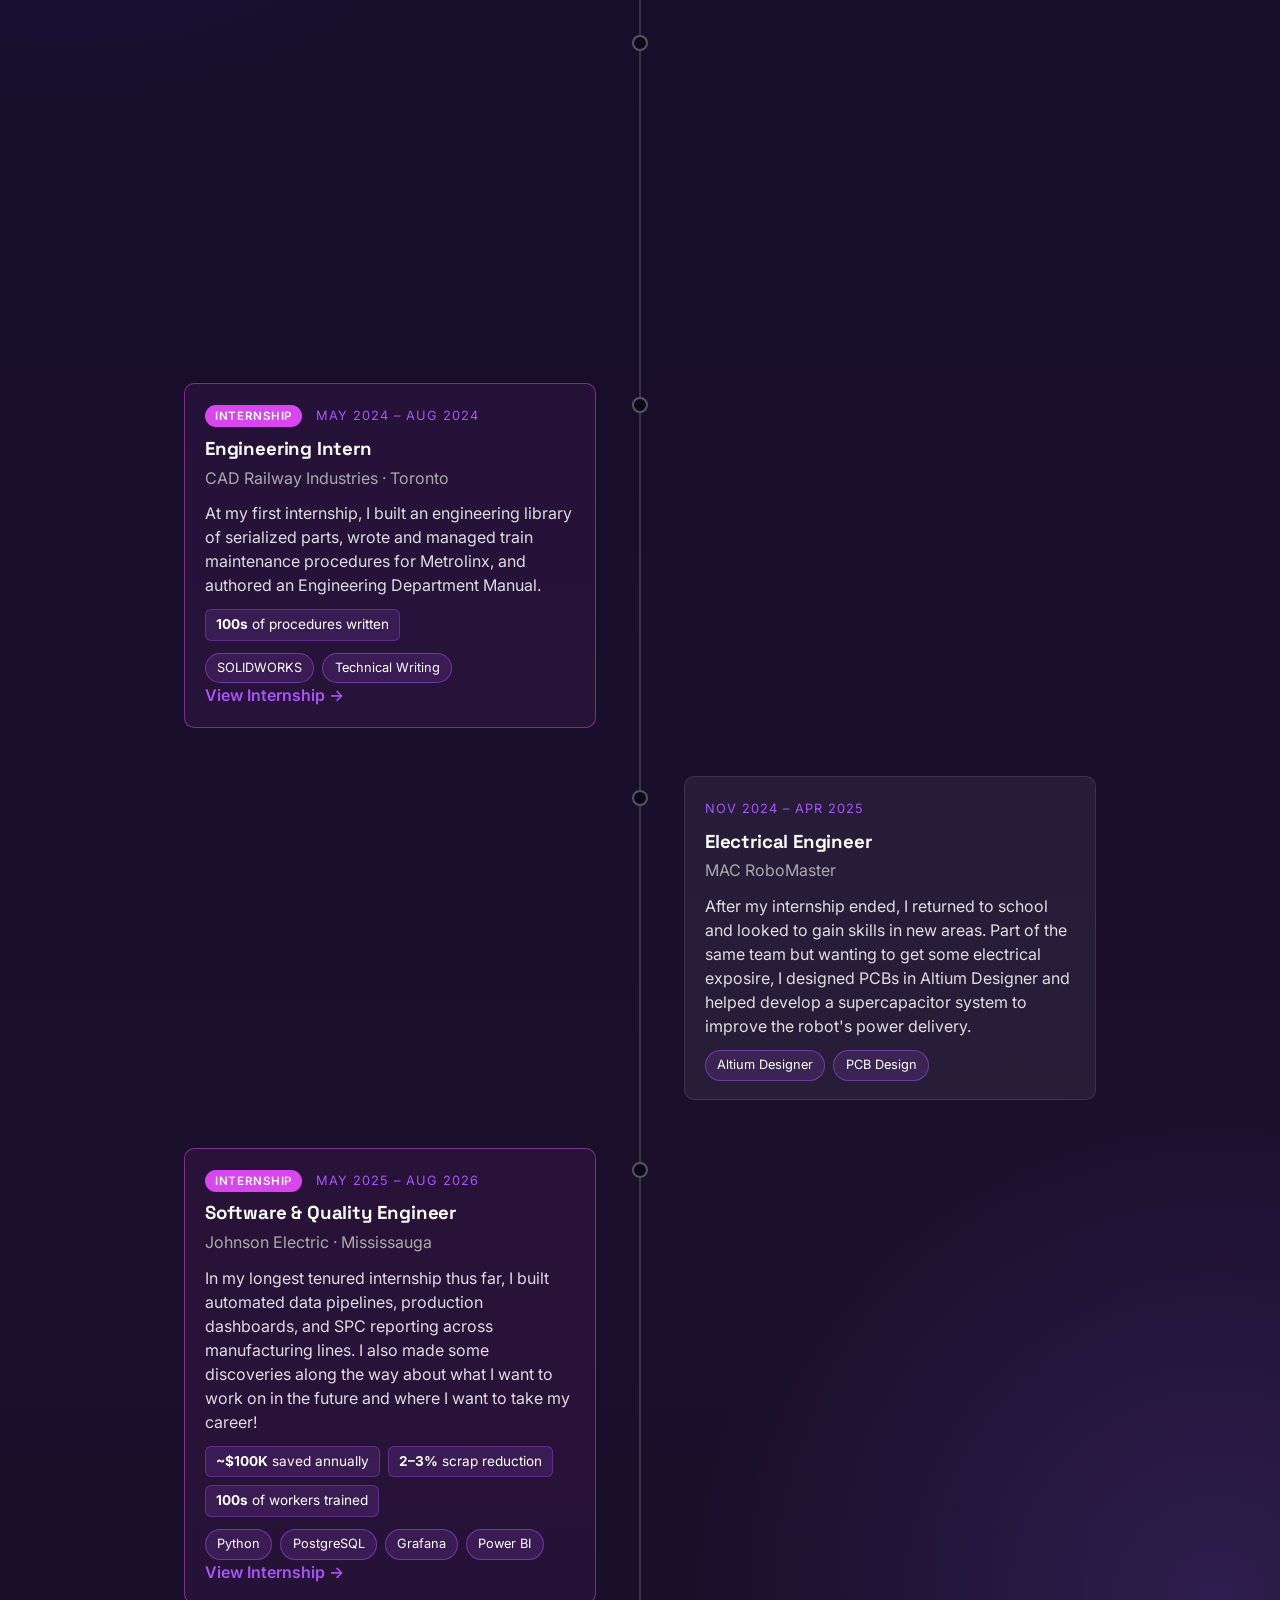
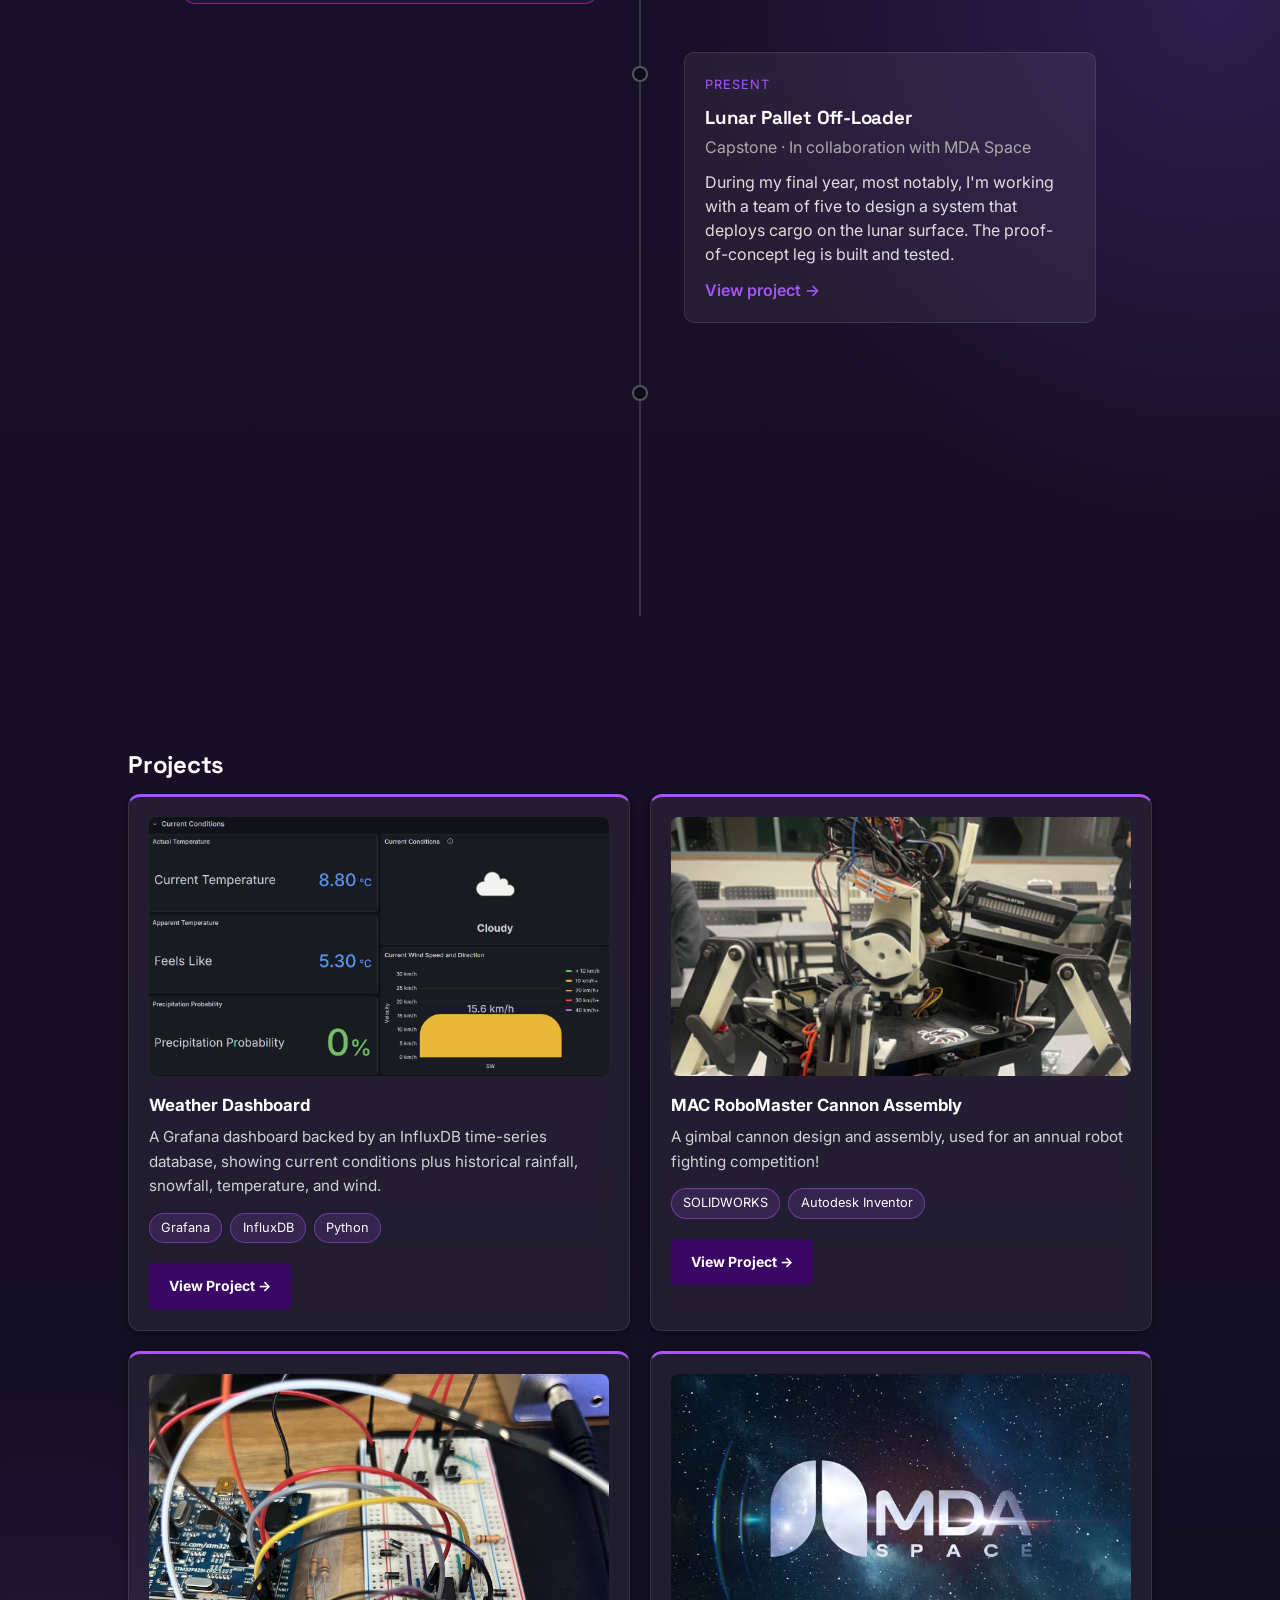
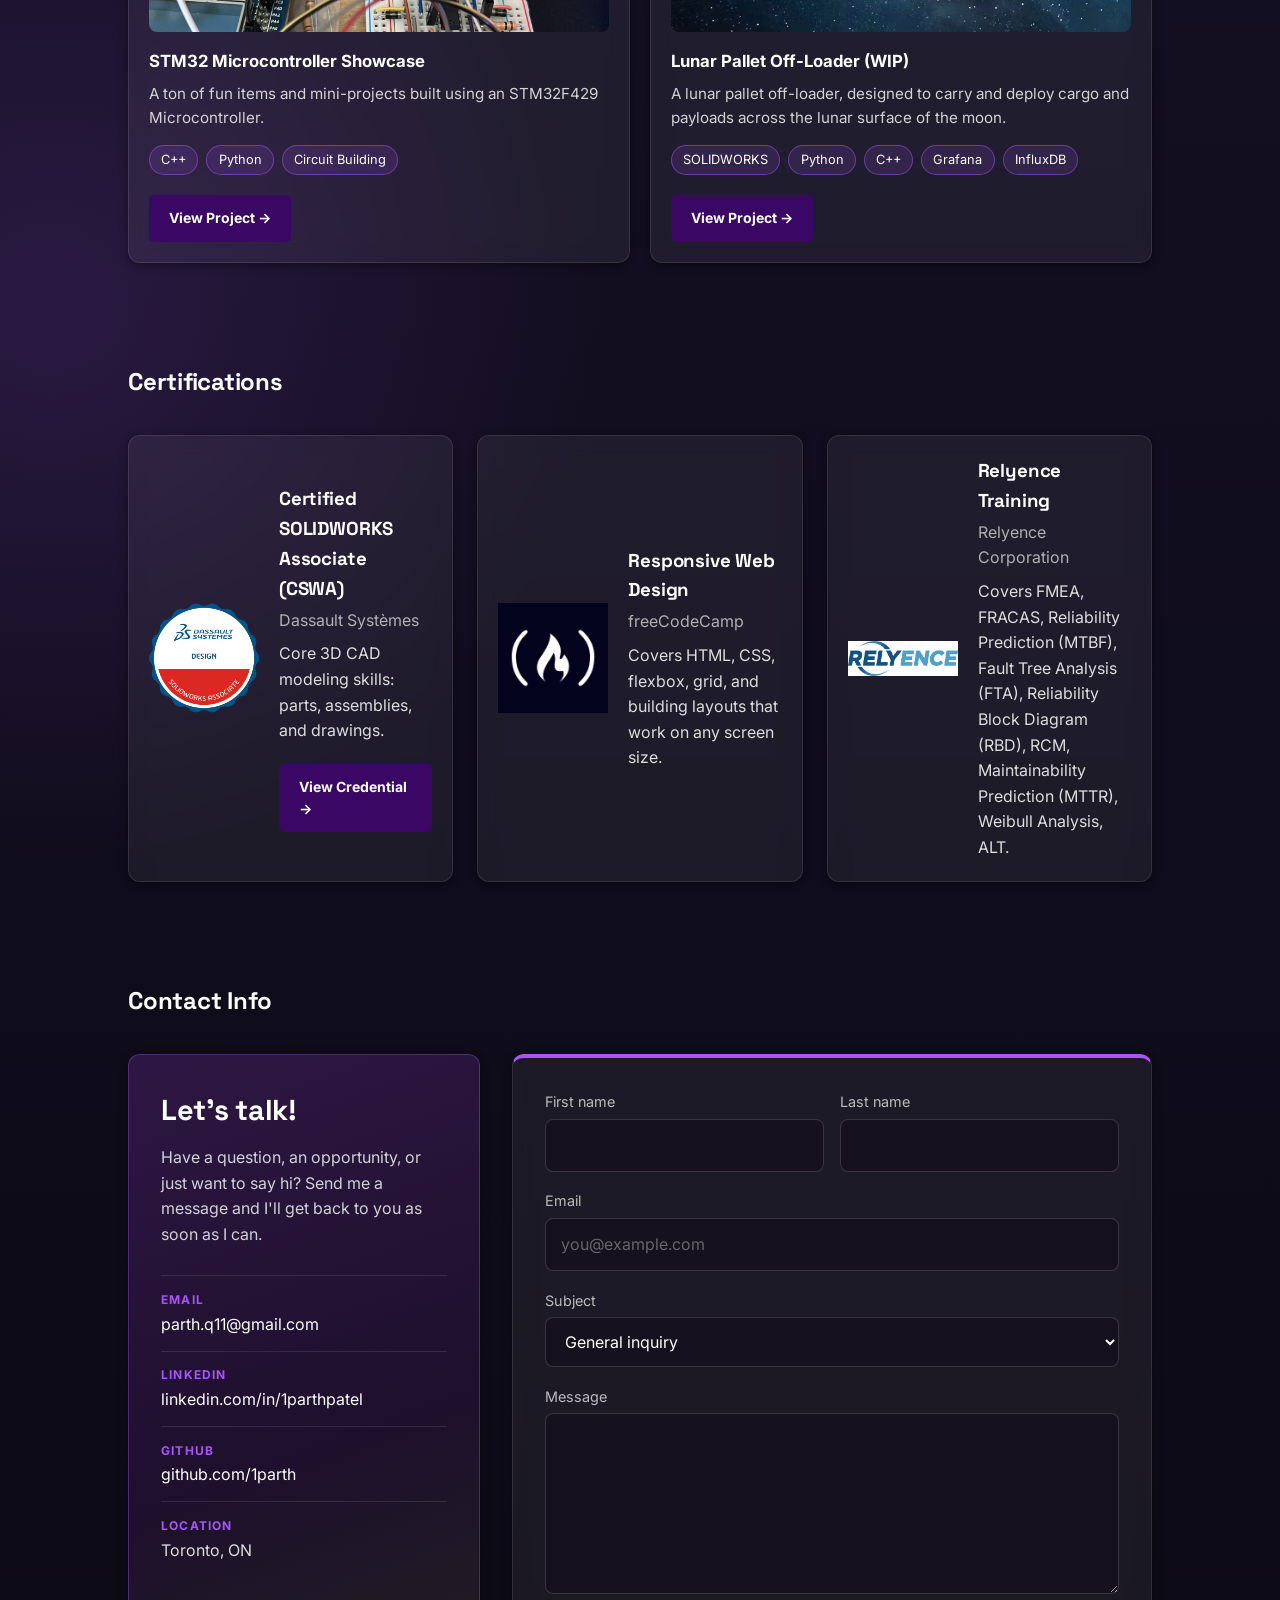
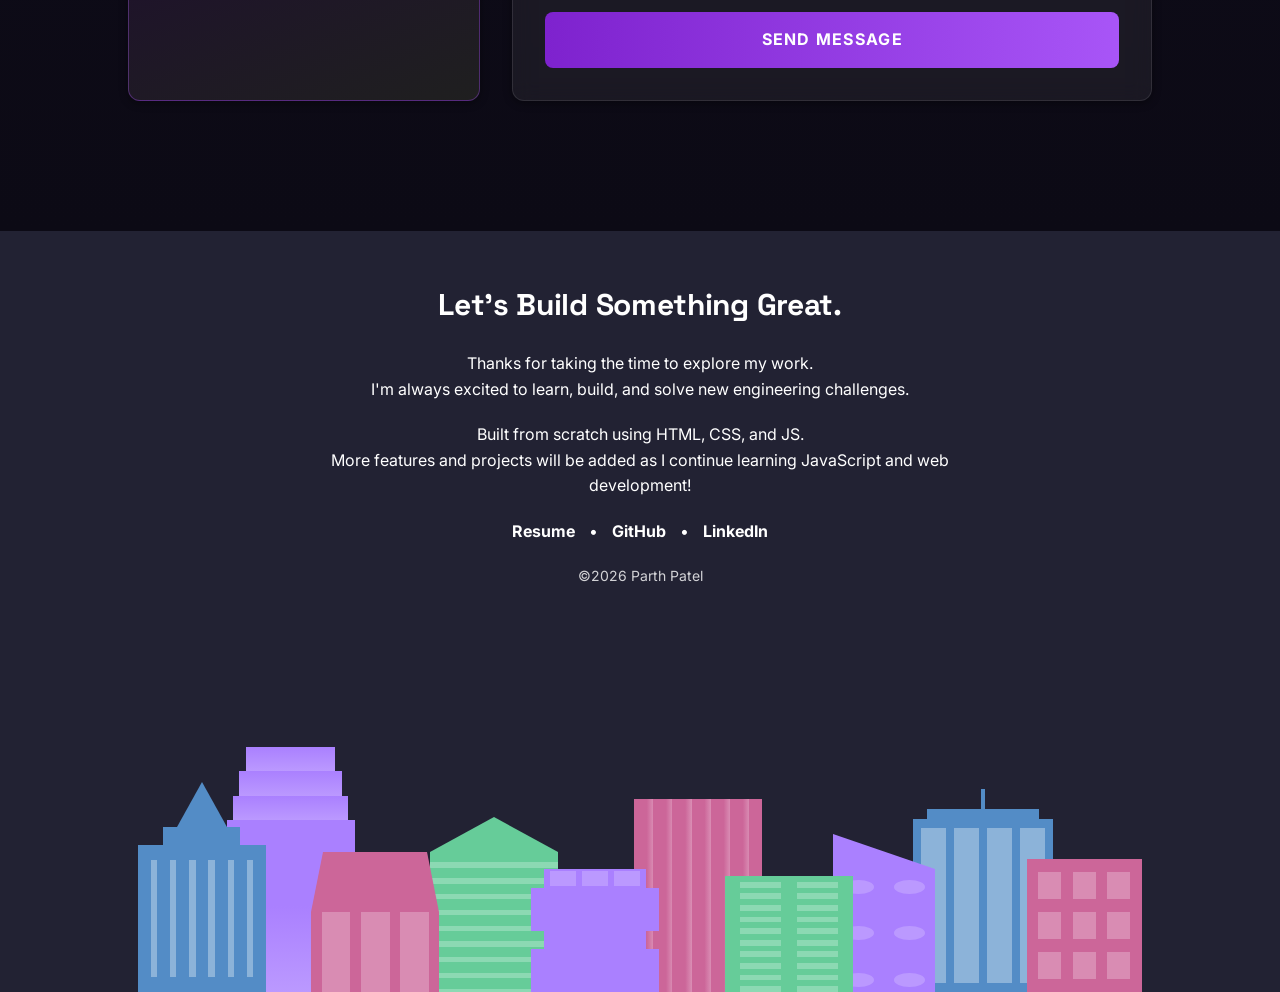
==== commit 66e61702: "fixed images" ====
--- a/index.html
+++ b/index.html
@@ -60,7 +60,7 @@
 <section id="about">
     <h2>About Me</h2>
     <div class="about-layout">
-        <img class="about-photo" src="images/selfie.jpeg" alt="Parth Patel">
+        <img class="about-photo" src="images/selfie.JPEG" alt="Parth Patel">
         <div class="about-text">
     <p>
         Hello, and welcome to my portfolio! Here, you'll find some of my most proud projects and experiences. The goal of this portfolio is to provide an in-depth overview of my skills,
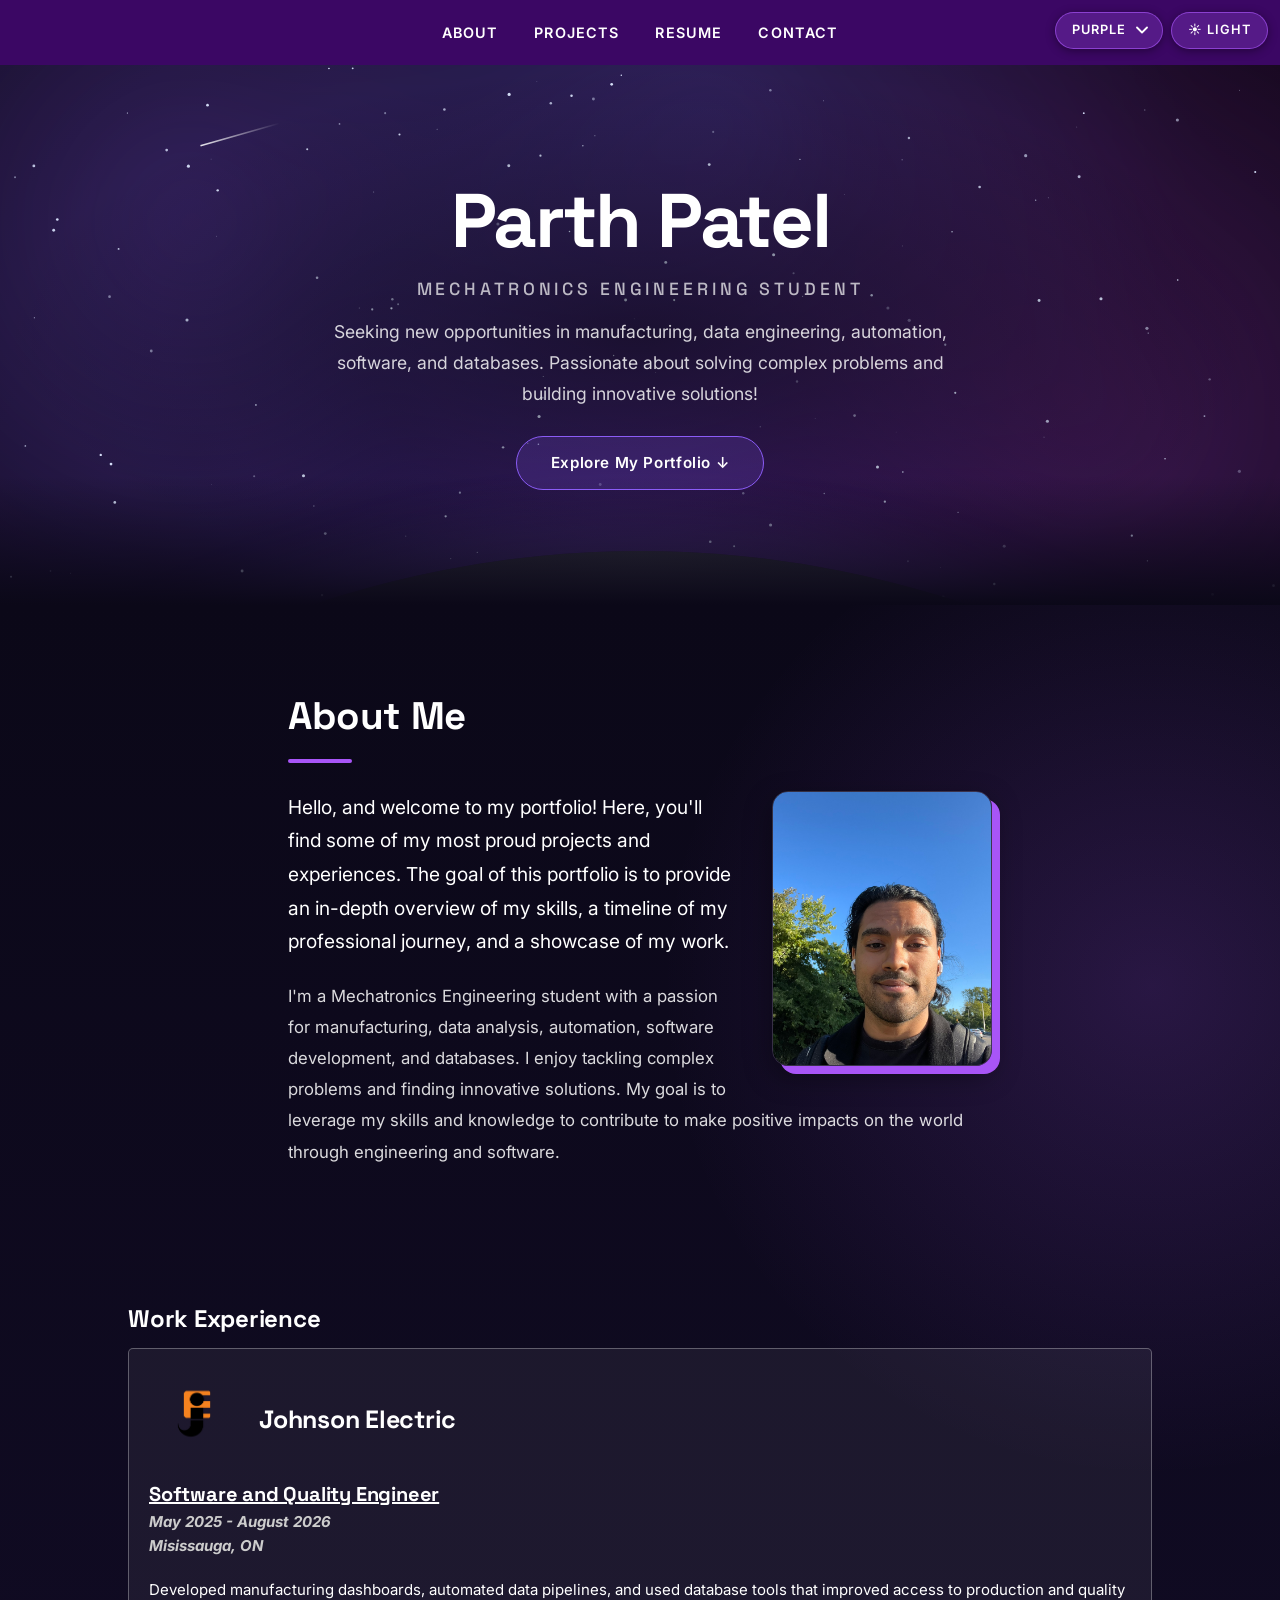
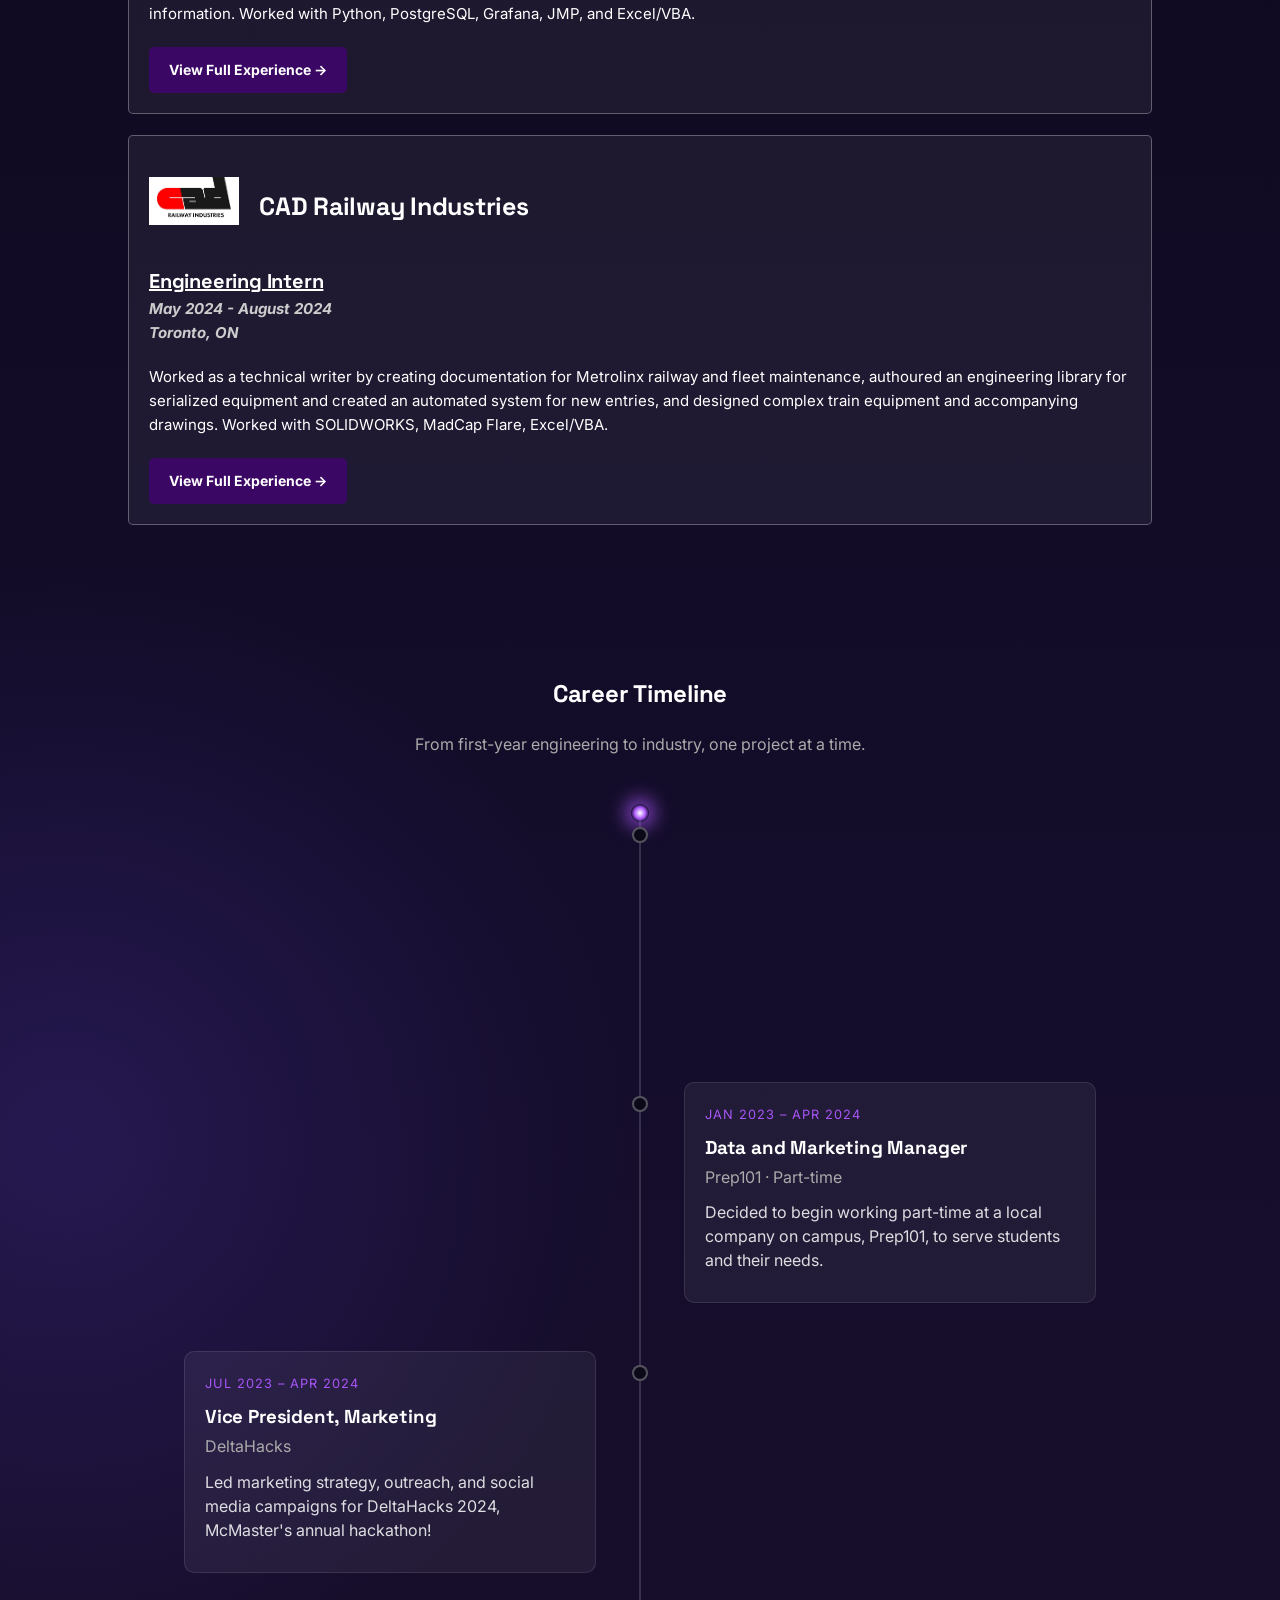
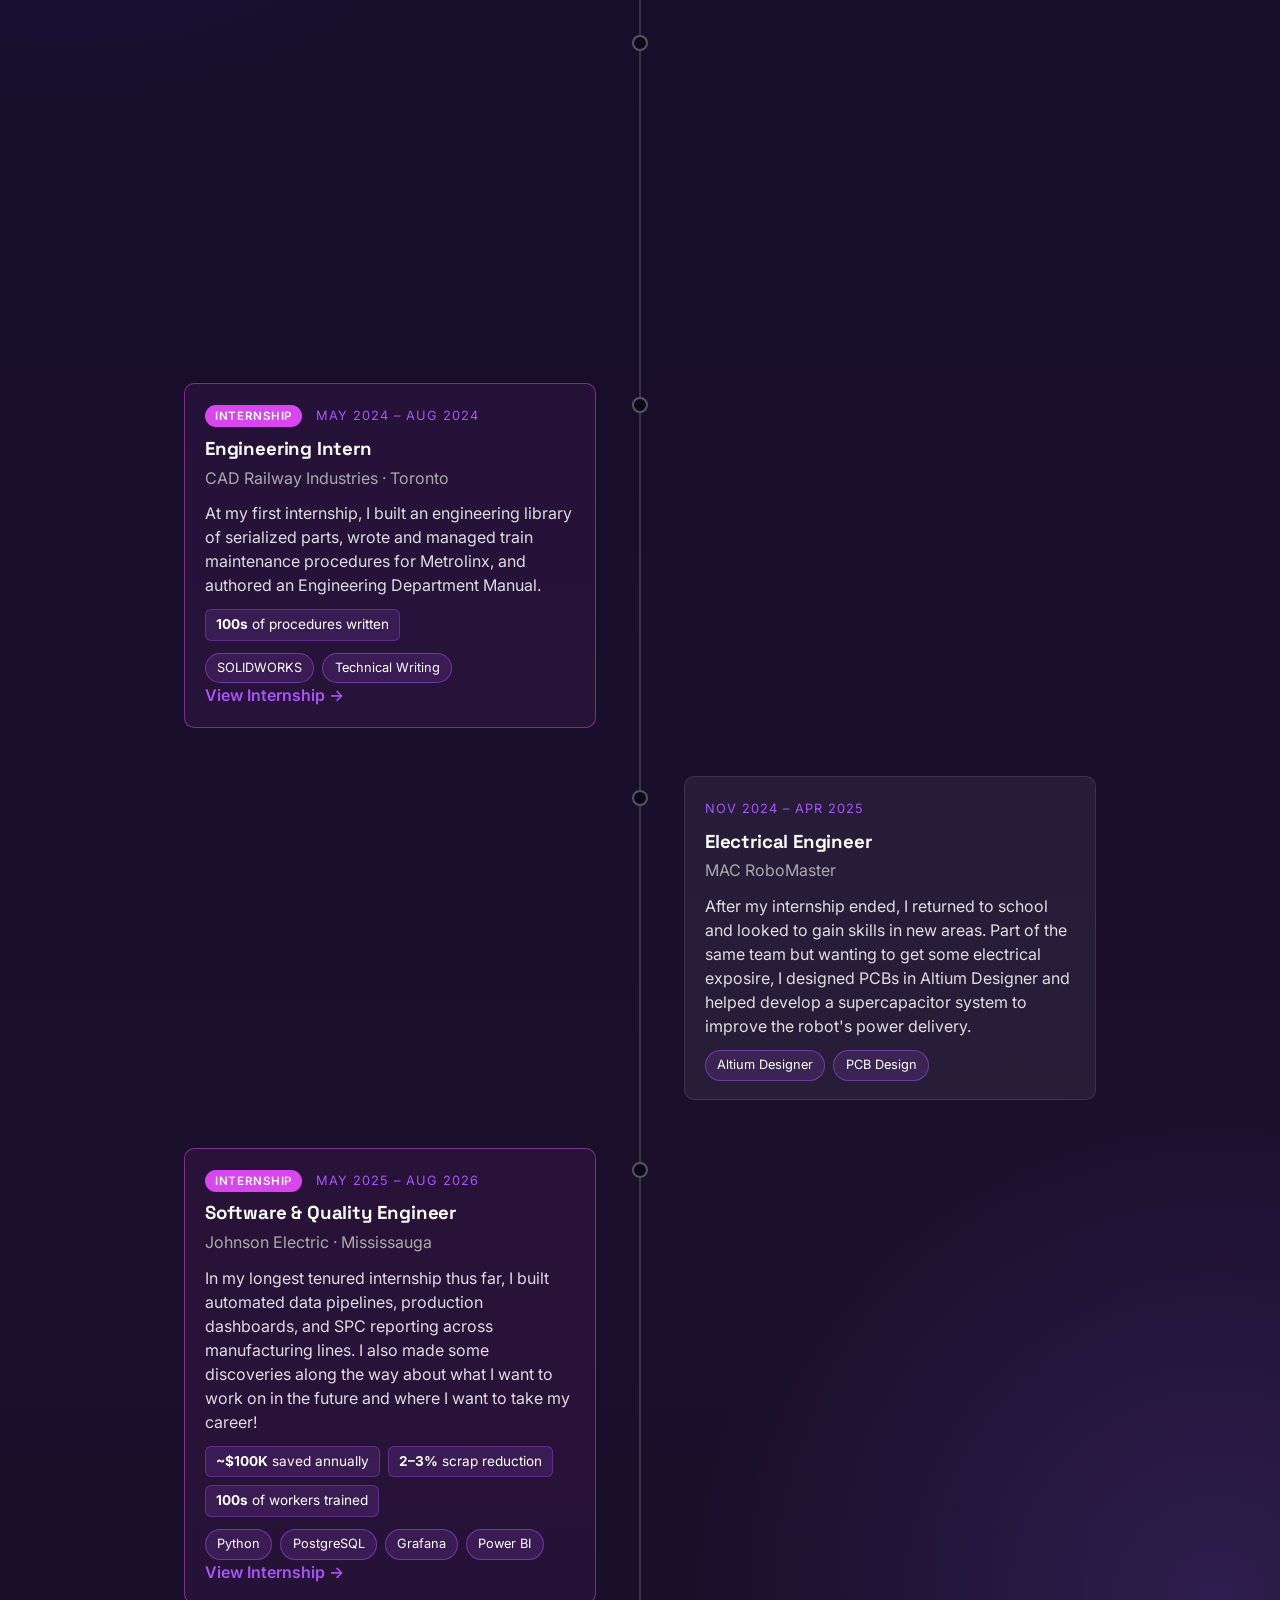
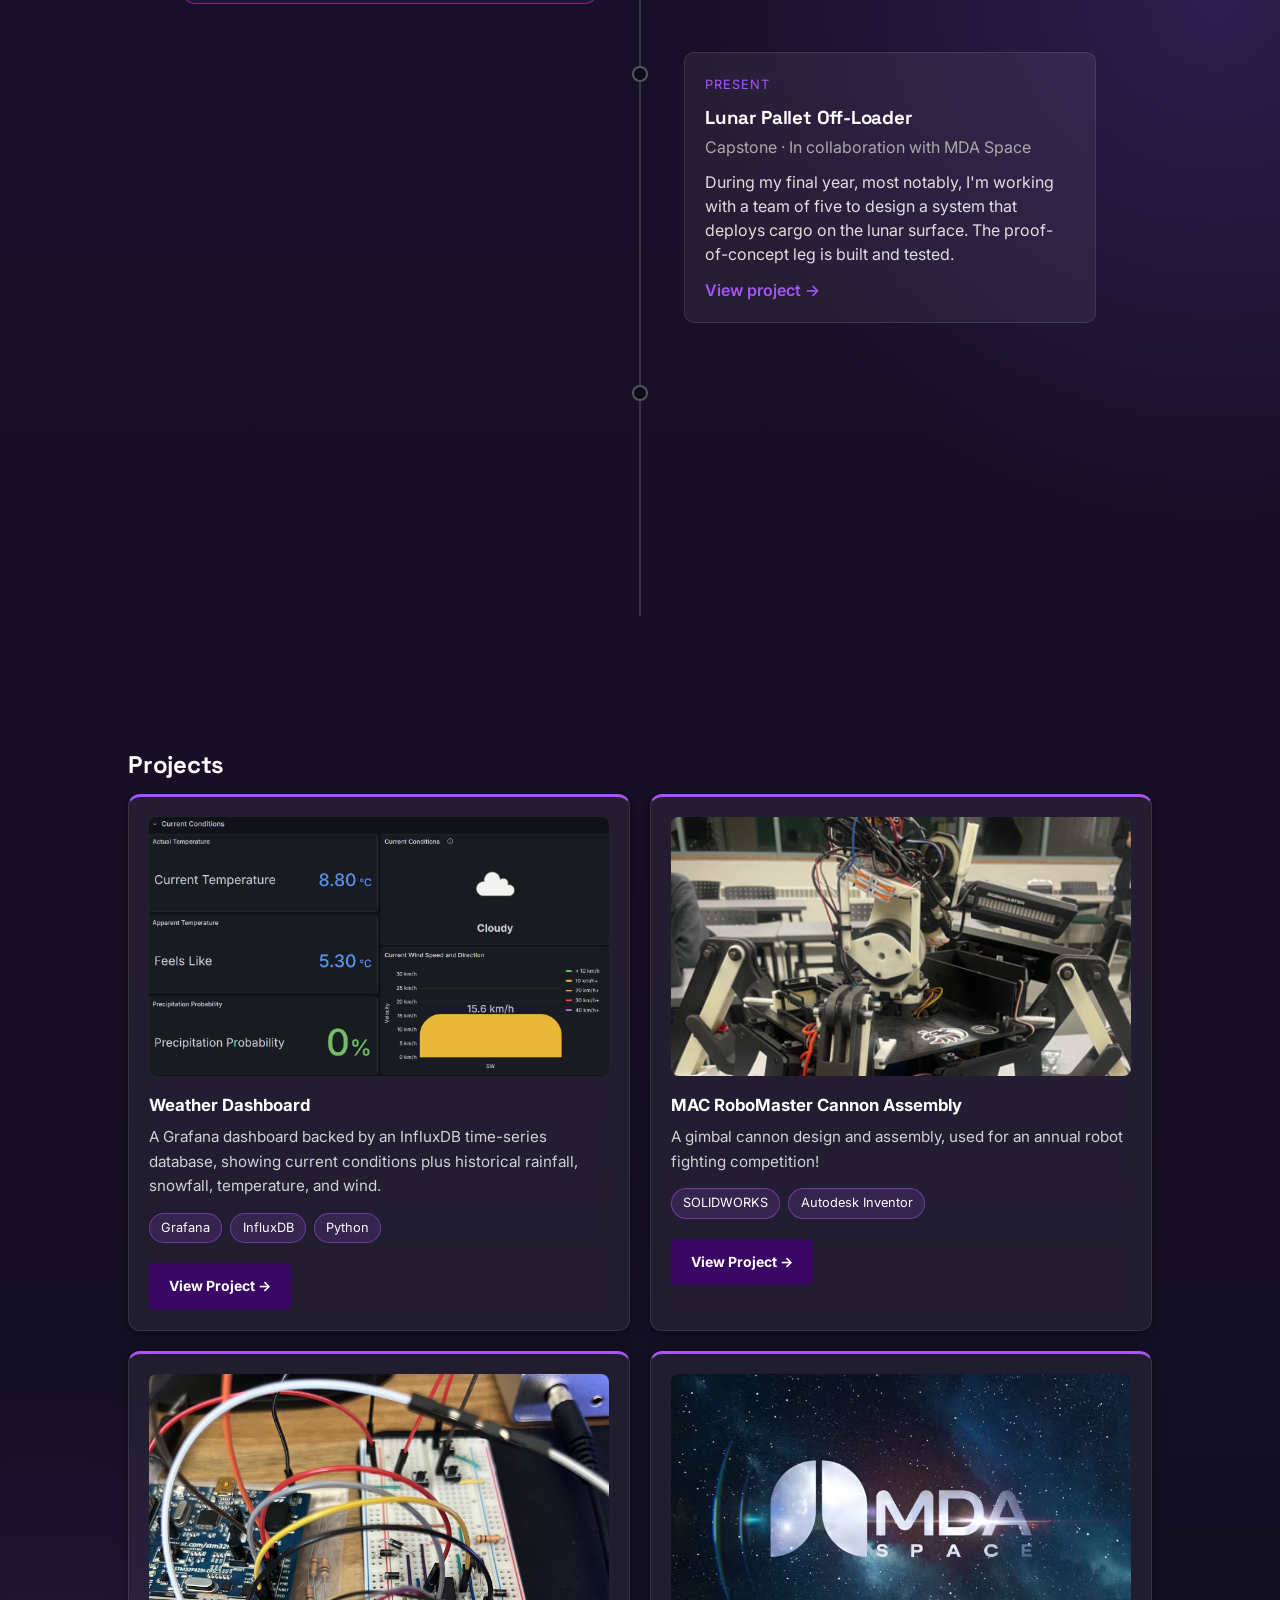
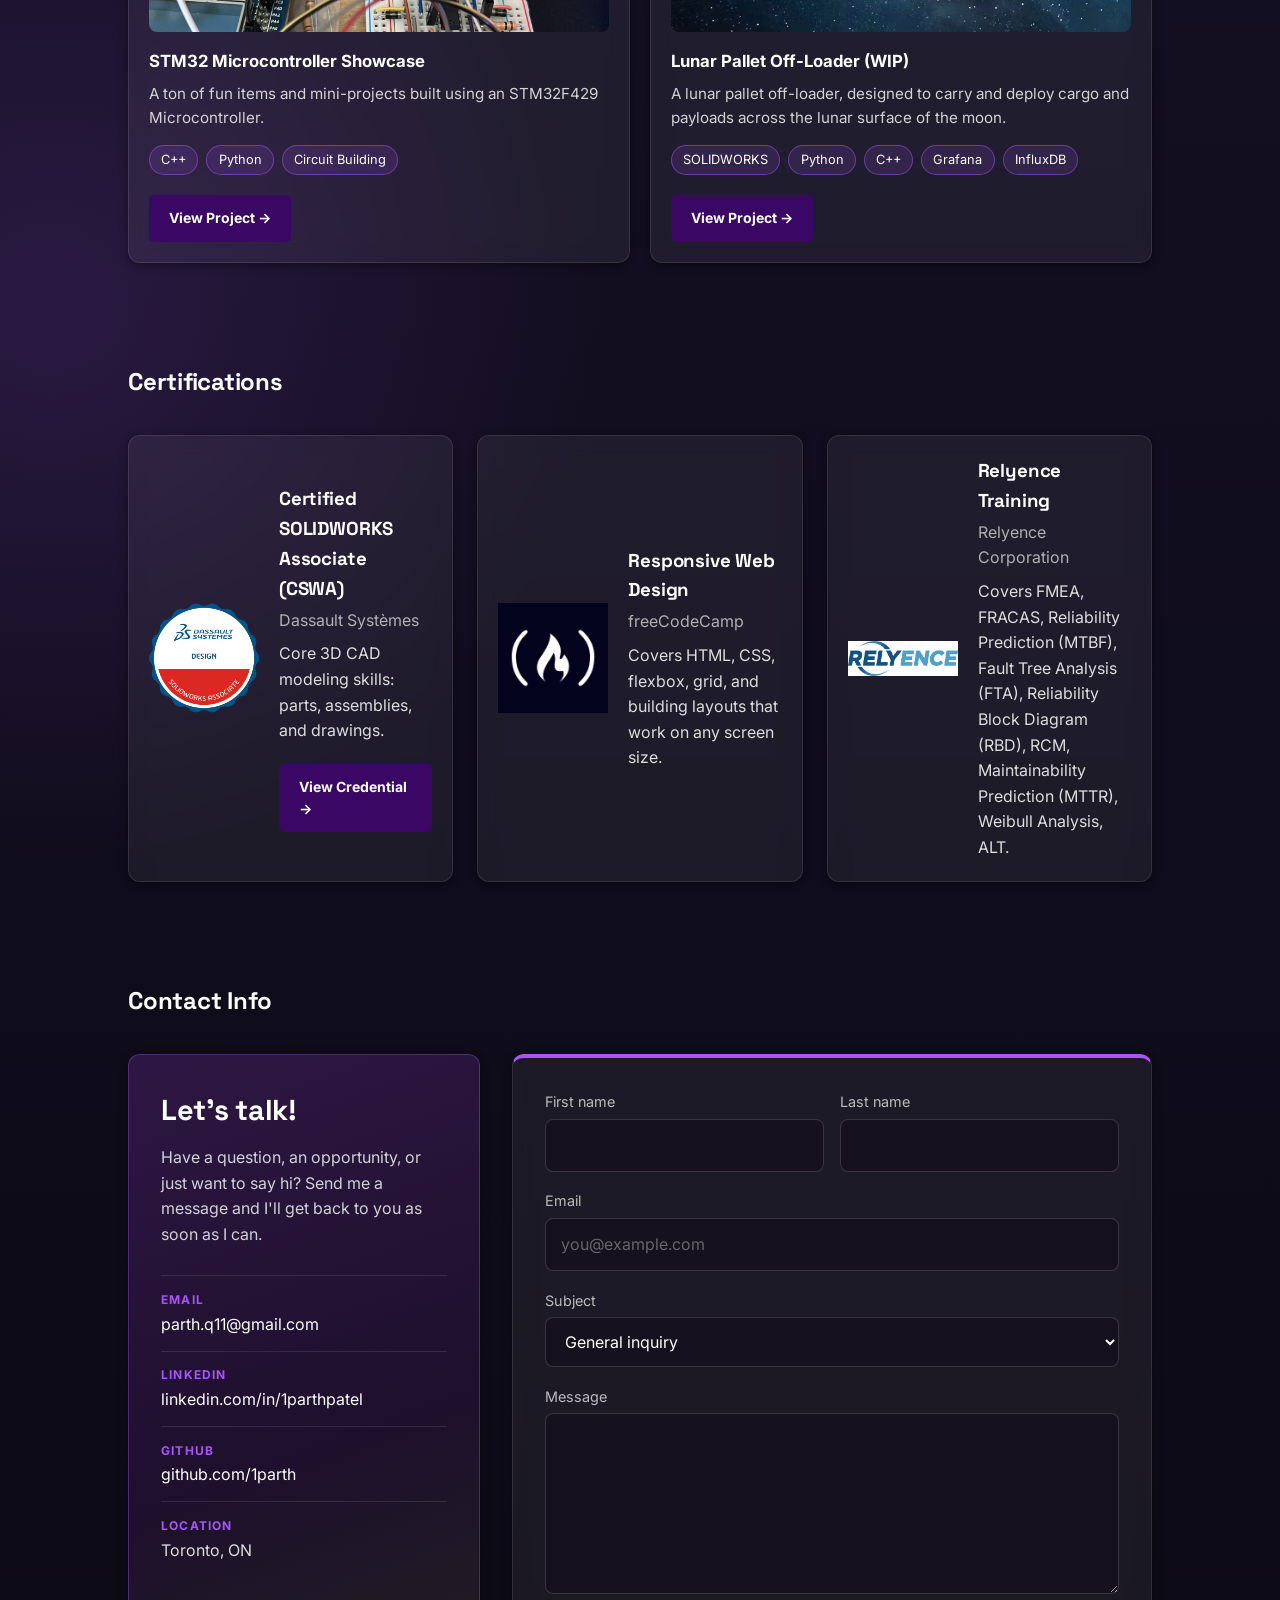
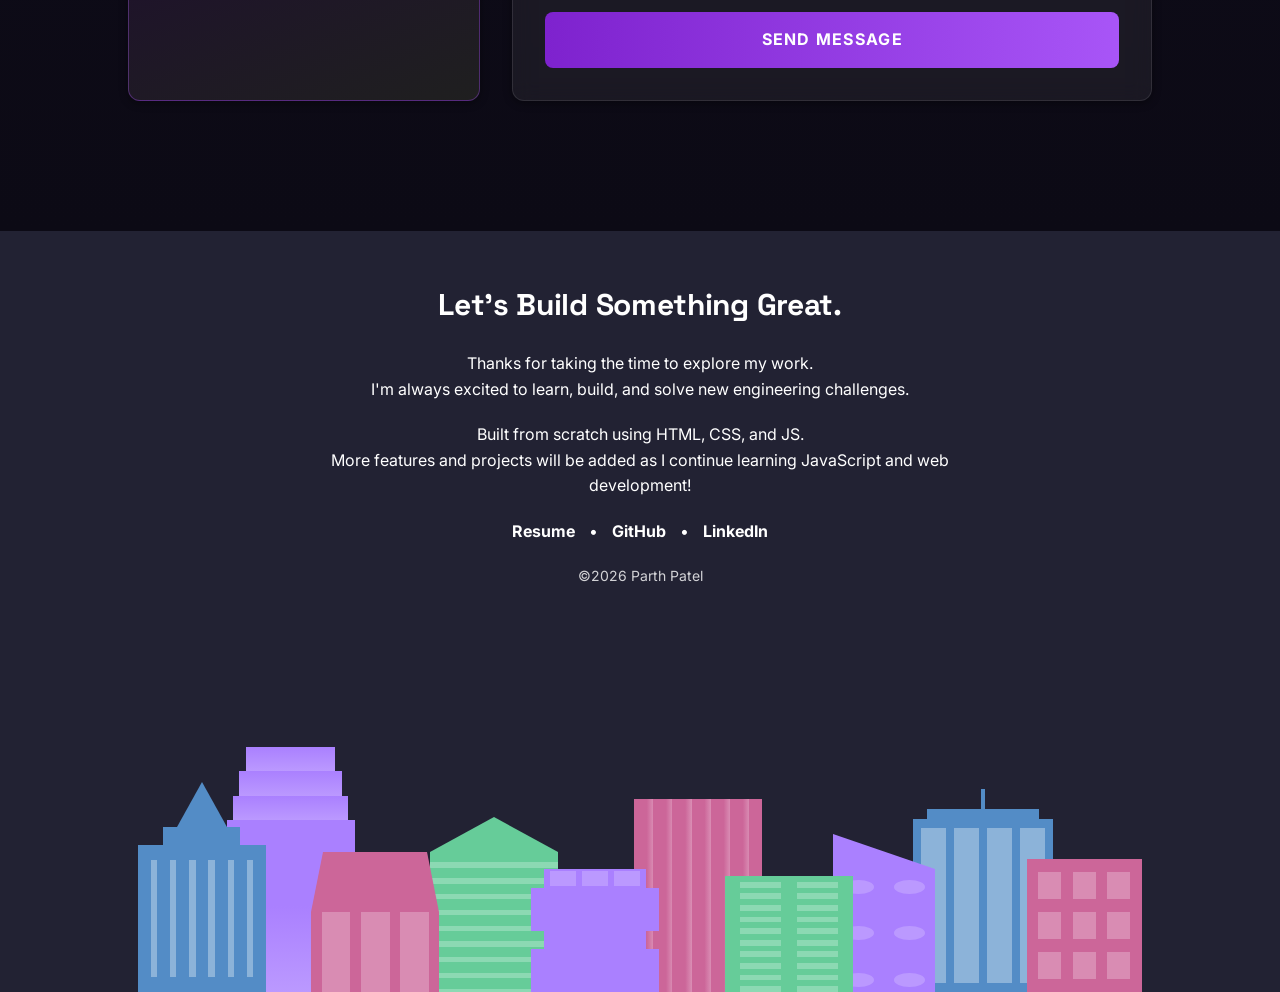
==== commit 1a76d3a9: "email link updated" ====
--- a/index.html
+++ b/index.html
@@ -362,7 +362,7 @@
             </p>
 
             <ul class="contact-links">
-                <li><span>Email</span><a href="mailto:YOUR_EMAIL">parth.q11@gmail.com</a></li>
+                <li><span>Email</span><a href="mailto:parth.q11@gmail.com">parth.q11@gmail.com</a></li>
                 <li><span>LinkedIn</span><a href="https://www.linkedin.com/in/1parthpatel/" target="_blank" rel="noopener">linkedin.com/in/1parthpatel</a></li>
                 <li><span>GitHub</span><a href="https://github.com/1parth" target="_blank" rel="noopener">github.com/1parth</a></li>
                 <li><span>Location</span>Toronto, ON</li>
